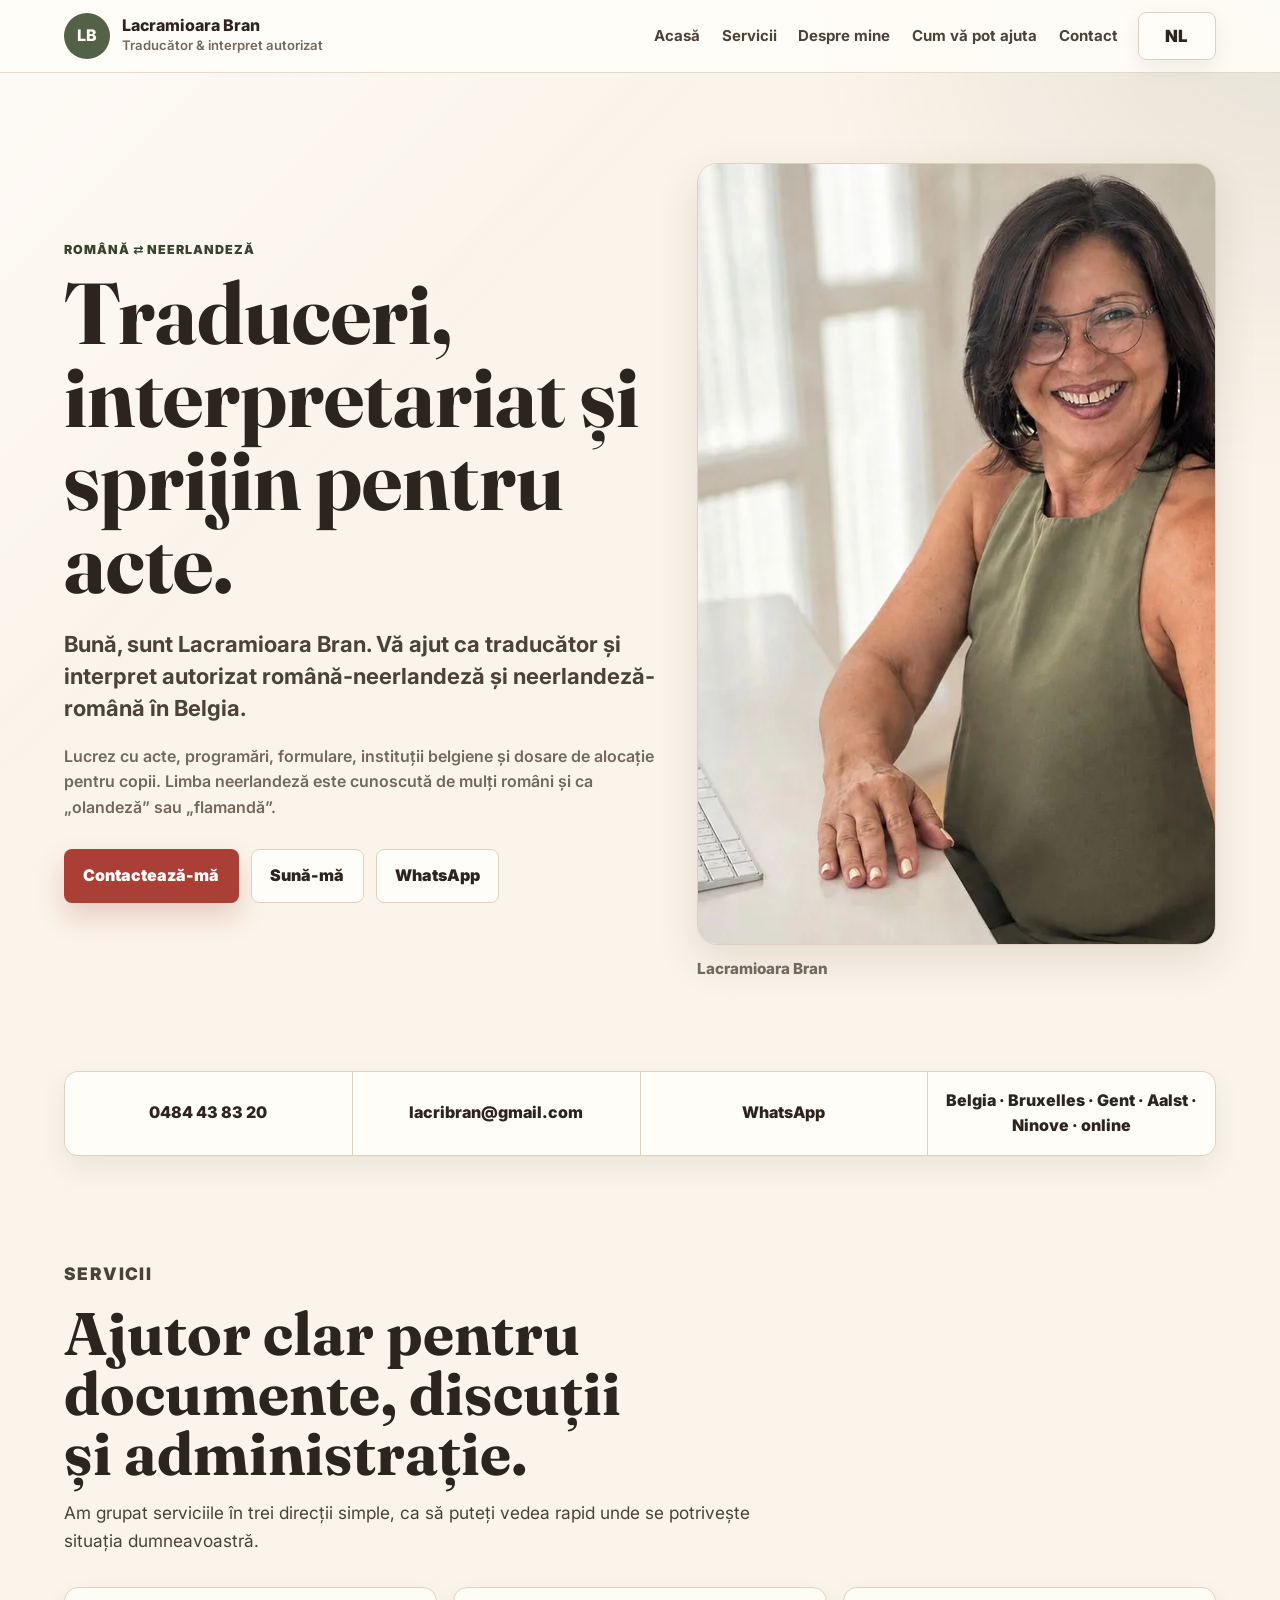
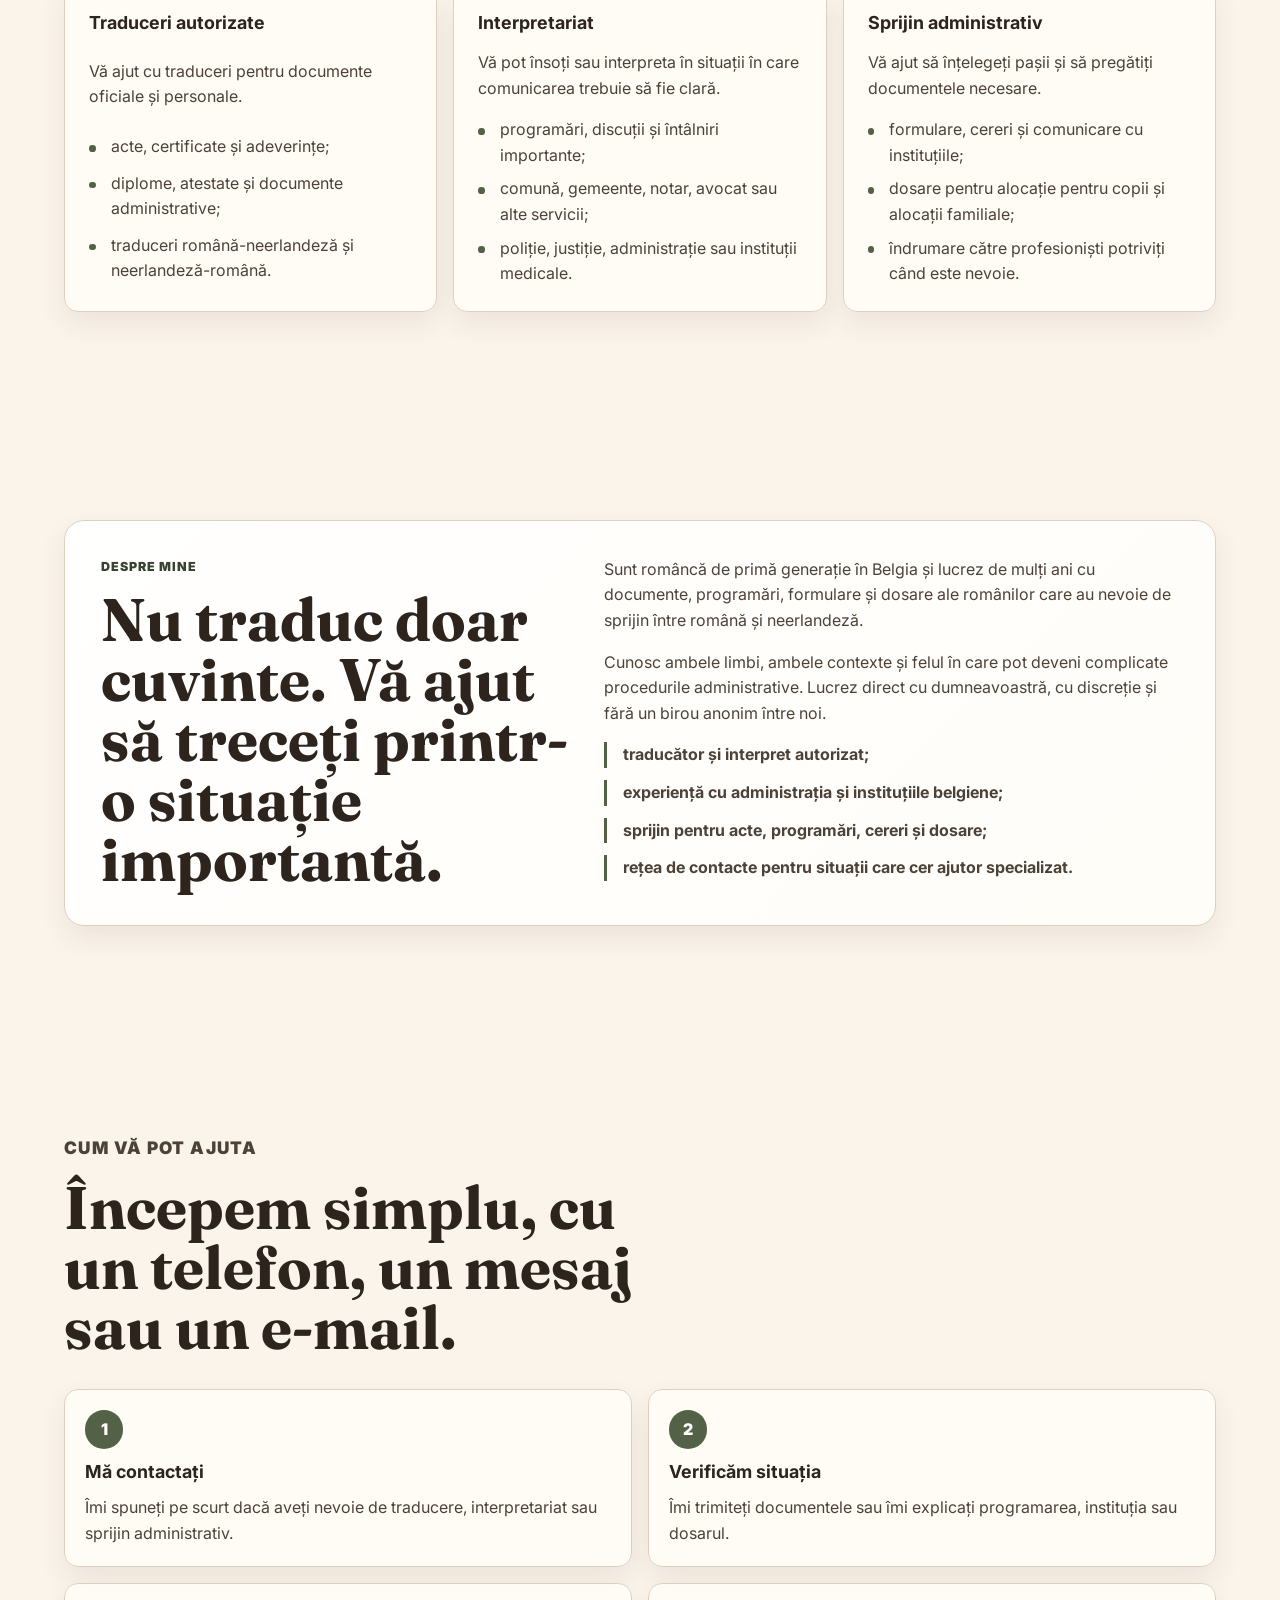
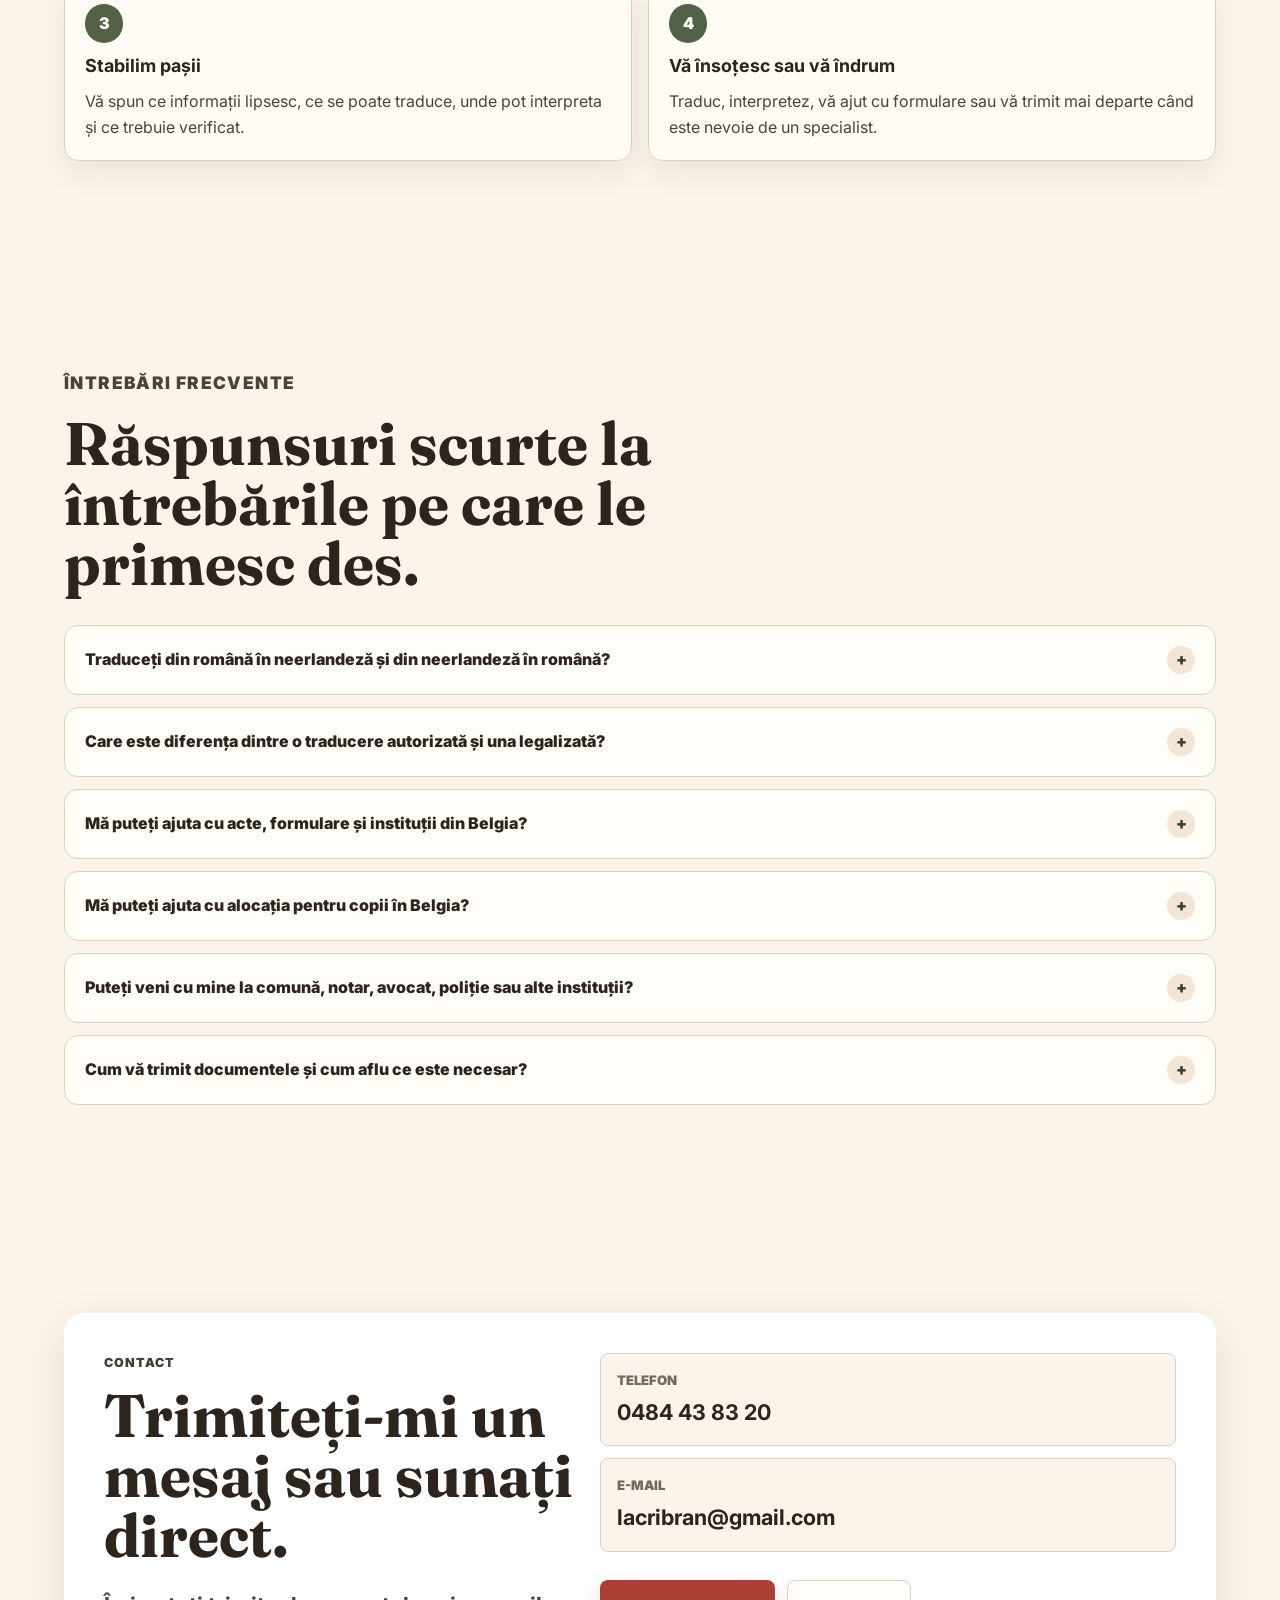
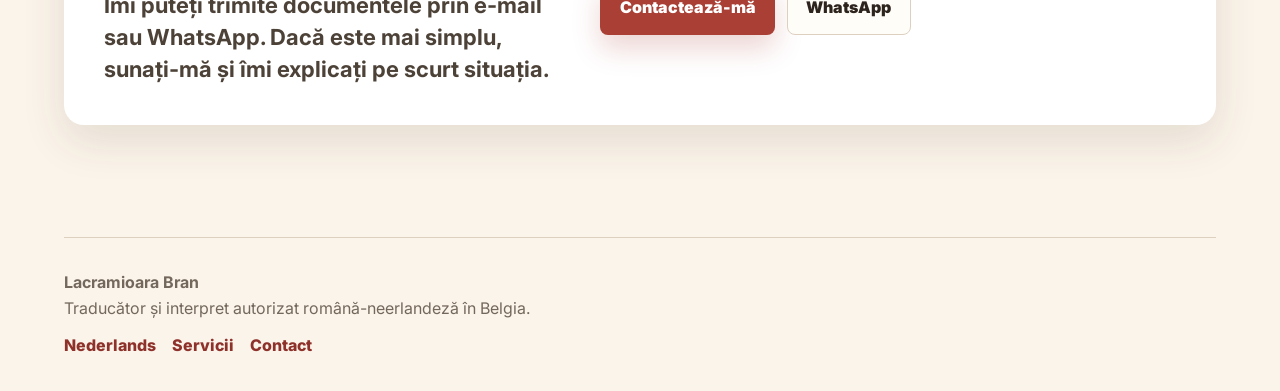
==== index.html @ e9f344ff "feat: build Romanian one-page homepage" ====
<!doctype html>
<html lang="ro">
  <head>
    <meta charset="utf-8">
    <meta name="viewport" content="width=device-width, initial-scale=1">
    <title>Traduceri autorizate Belgia | Lacramioara Bran</title>
    <meta
      name="description"
      content="Traduceri autorizate, interpretariat și sprijin administrativ pentru români în Belgia. Română-neerlandeză, neerlandeză-română, acte, programări și alocații familiale."
    >
    <meta name="theme-color" content="#fbf4ea">
    <meta name="robots" content="index, follow">
    <link rel="canonical" href="https://www.traduceri-belgia.be/">
    <link rel="alternate" hreflang="ro" href="https://www.traduceri-belgia.be/">
    <link rel="alternate" hreflang="nl" href="https://www.traduceri-belgia.be/nl/">
    <link rel="alternate" hreflang="x-default" href="https://www.traduceri-belgia.be/">
    <link rel="icon" href="/favicon.svg" type="image/svg+xml">
    <link rel="preconnect" href="https://fonts.googleapis.com">
    <link rel="preconnect" href="https://fonts.gstatic.com" crossorigin>
    <link href="https://fonts.googleapis.com/css2?family=Fraunces:opsz,wght@9..144,600;9..144,700&family=Inter:wght@400;500;600;700;800&display=swap" rel="stylesheet">
    <link rel="stylesheet" href="/assets/css/main.css">
    <meta property="og:site_name" content="Lacramioara Bran">
    <meta property="og:title" content="Traduceri autorizate și sprijin pentru acte în Belgia">
    <meta
      property="og:description"
      content="Traducător și interpret autorizat română-neerlandeză pentru traduceri, programări, administrație și alocații familiale în Belgia."
    >
    <meta property="og:type" content="website">
    <meta property="og:url" content="https://www.traduceri-belgia.be/">
    <meta property="og:image" content="https://www.traduceri-belgia.be/assets/images/og-ro.jpg">
    <meta property="og:image:width" content="1200">
    <meta property="og:image:height" content="630">
    <meta property="og:locale" content="ro_RO">
    <meta name="twitter:card" content="summary_large_image">
    <meta name="twitter:title" content="Traduceri autorizate Belgia | Lacramioara Bran">
    <meta name="twitter:description" content="Traduceri, interpretariat și sprijin administrativ pentru români în Belgia.">
    <meta name="twitter:image" content="https://www.traduceri-belgia.be/assets/images/og-ro.jpg">
    <script type="application/ld+json">
      {
        "@context": "https://schema.org",
        "@graph": [
          {
            "@type": "ProfessionalService",
            "@id": "https://www.traduceri-belgia.be/#business",
            "name": "Lacramioara Bran",
            "url": "https://www.traduceri-belgia.be/",
            "image": "https://www.traduceri-belgia.be/assets/images/og-ro.jpg",
            "telephone": "+32484438320",
            "email": "lacribran@gmail.com",
            "areaServed": ["Belgia", "Bruxelles", "Gent", "Aalst", "Ninove", "online"],
            "knowsLanguage": ["ro", "nl"],
            "description": "Traducător și interpret autorizat română-neerlandeză și neerlandeză-română în Belgia.",
            "serviceType": [
              "Traduceri autorizate Belgia",
              "Traduceri acte Belgia",
              "Interpretariat română-neerlandeză",
              "Sprijin administrativ Belgia",
              "Alocații familiale Belgia",
              "Traducător olandeză Belgia"
            ],
            "contactPoint": {
              "@type": "ContactPoint",
              "telephone": "+32484438320",
              "email": "lacribran@gmail.com",
              "contactType": "customer service",
              "availableLanguage": ["Romanian", "Dutch"]
            }
          },
          {
            "@type": "FAQPage",
            "@id": "https://www.traduceri-belgia.be/#faq",
            "mainEntity": [
              {
                "@type": "Question",
                "name": "Traduceți din română în neerlandeză și din neerlandeză în română?",
                "acceptedAnswer": {
                  "@type": "Answer",
                  "text": "Da. Lucrez în ambele direcții: română-neerlandeză și neerlandeză-română. În Belgia, denumirea oficială este limba neerlandeză. În vorbirea curentă, mulți români folosesc și termenii „olandeză” sau „flamandă”, mai ales când caută online. Dacă aveți acte sau documente pentru Belgia, vă pot ajuta să înțelegeți exact ce tip de traducere este necesar."
                }
              },
              {
                "@type": "Question",
                "name": "Care este diferența dintre o traducere autorizată și una legalizată?",
                "acceptedAnswer": {
                  "@type": "Answer",
                  "text": "O traducere autorizată este realizată de un traducător autorizat sau jurat, în funcție de cerințele documentului și ale instituției. O traducere legalizată poate presupune o etapă formală suplimentară, de exemplu confirmarea semnăturii sau o procedură notarială. Apostila este o altă procedură oficială. Cerințele depind de instituția unde depuneți documentul. Vă pot ajuta să verificați ce vi se cere."
                }
              },
              {
                "@type": "Question",
                "name": "Mă puteți ajuta cu acte, formulare și instituții din Belgia?",
                "acceptedAnswer": {
                  "@type": "Answer",
                  "text": "Da. Vă pot ajuta cu formulare, documente, comunicare cu instituții, programări, cereri și urmărirea dosarelor. Pot acționa ca intermediar atunci când este nevoie de explicații clare între română și neerlandeză. Dacă situația cere ajutor juridic sau o altă specializare, vă pot îndruma către persoane sau servicii potrivite, fără a înlocui sfatul unui profesionist autorizat în acel domeniu."
                }
              },
              {
                "@type": "Question",
                "name": "Mă puteți ajuta cu alocația pentru copii în Belgia?",
                "acceptedAnswer": {
                  "@type": "Answer",
                  "text": "Da. Am experiență de ani de zile cu dosare pentru alocație pentru copii și alocații familiale în Belgia. Vă pot ajuta să înțelegeți ce documente sunt necesare, să completați formulare, să comunicați cu instituțiile, să pregătiți cererea și să urmăriți dosarul. Fiecare situație poate fi diferită, de aceea este bine să mă contactați cu informațiile și documentele disponibile."
                }
              },
              {
                "@type": "Question",
                "name": "Puteți veni cu mine la comună, notar, avocat, poliție sau alte instituții?",
                "acceptedAnswer": {
                  "@type": "Answer",
                  "text": "Da, în funcție de disponibilitate, loc și tipul programării. Pot interpreta și vă pot însoți la comună, primărie sau gemeente, notar, avocat, poliție, justiție sau alte instituții unde este nevoie de comunicare clară între română și neerlandeză. Pentru fiecare programare este important să explicați din timp despre ce este vorba, ca să mă pot pregăti corect."
                }
              },
              {
                "@type": "Question",
                "name": "Cum vă trimit documentele și cum aflu ce este necesar?",
                "acceptedAnswer": {
                  "@type": "Answer",
                  "text": "Cel mai simplu este să mă contactați prin telefon, WhatsApp sau e-mail. Spuneți pe scurt de ce aveți nevoie și, dacă este vorba despre documente, trimiteți o copie clară sau explicați despre ce act este vorba. După aceea, vă pot spune ce informații lipsesc, ce pași urmează și dacă este nevoie de traducere, interpretariat, completarea unor formulare sau alt tip de sprijin."
                }
              }
            ]
          }
        ]
      }
    </script>
  </head>
  <body>
    <header class="site-header">
      <div class="header-inner">
        <a class="brand" href="#top" aria-label="Sus">
          <span class="brand-mark">LB</span>
          <span class="brand-text">
            <span class="brand-name">Lacramioara Bran</span>
            <span class="brand-role">Traducător & interpret autorizat</span>
          </span>
        </a>
        <nav class="site-nav" aria-label="Navigație principală">
          <a href="#top">Acasă</a>
          <a href="#servicii">Servicii</a>
          <a href="#despre-mine">Despre mine</a>
          <a href="#cum-va-pot-ajuta">Cum vă pot ajuta</a>
          <a href="#contact">Contact</a>
          <a class="language-switch" href="/nl/" hreflang="nl">NL</a>
        </nav>
      </div>
    </header>

    <main id="top">
      <section class="hero" aria-labelledby="hero-title">
        <div class="hero-content">
          <p class="eyebrow">Română ⇄ neerlandeză</p>
          <h1 id="hero-title">Traduceri, interpretariat și sprijin pentru acte.</h1>
          <p class="lead">
            Bună, sunt Lacramioara Bran. Vă ajut ca traducător și interpret autorizat română-neerlandeză și neerlandeză-română în Belgia.
          </p>
          <p class="hero-note">
            Lucrez cu acte, programări, formulare, instituții belgiene și dosare de alocație pentru copii. Limba neerlandeză este cunoscută de mulți români și ca „olandeză” sau „flamandă”.
          </p>
          <div class="hero-actions" aria-label="Contact rapid">
            <a class="button button-primary" href="mailto:lacribran@gmail.com?subject=Cerere%20traducere%20sau%20sprijin">
              Contactează-mă
            </a>
            <a class="button button-secondary" href="tel:+32484438320">Sună-mă</a>
            <a class="button button-secondary" href="https://wa.me/32484438320">WhatsApp</a>
          </div>
        </div>

        <figure class="hero-media">
          <div class="hero-frame">
            <picture>
              <source
                media="(max-width: 767px)"
                type="image/webp"
                srcset="/assets/images/lacramioara-hero-mobile.webp 840w"
                sizes="calc(100vw - 2rem)"
              >
              <source
                media="(max-width: 767px)"
                srcset="/assets/images/lacramioara-hero-mobile.jpg 840w"
                sizes="calc(100vw - 2rem)"
              >
              <source
                type="image/webp"
                srcset="/assets/images/lacramioara-hero.webp 1200w"
                sizes="(min-width: 928px) 38vw, calc(100vw - 2rem)"
              >
              <img
                class="hero-image"
                src="/assets/images/lacramioara-hero.jpg"
                alt="Lacramioara Bran la birou, traducător și interpret autorizat română-neerlandeză în Belgia"
                width="1200"
                height="780"
                decoding="async"
                fetchpriority="high"
              >
            </picture>
          </div>
          <figcaption class="photo-caption">Lacramioara Bran</figcaption>
        </figure>
      </section>

      <section class="quick-contact" aria-label="Date de contact rapide">
        <a href="tel:+32484438320">0484 43 83 20</a>
        <a href="mailto:lacribran@gmail.com">lacribran@gmail.com</a>
        <a href="https://wa.me/32484438320">WhatsApp</a>
        <span>Belgia · Bruxelles · Gent · Aalst · Ninove · online</span>
      </section>

      <section class="section" id="servicii" aria-labelledby="servicii-title">
        <div class="section-header">
          <p class="eyebrow">Servicii</p>
          <h2 id="servicii-title">Ajutor clar pentru documente, discuții și administrație.</h2>
          <p>
            Am grupat serviciile în trei direcții simple, ca să puteți vedea rapid unde se potrivește situația dumneavoastră.
          </p>
        </div>
        <div class="services-grid">
          <article class="card service-card">
            <h3>Traduceri autorizate</h3>
            <p>Vă ajut cu traduceri pentru documente oficiale și personale.</p>
            <ul class="service-list">
              <li>acte, certificate și adeverințe;</li>
              <li>diplome, atestate și documente administrative;</li>
              <li>traduceri română-neerlandeză și neerlandeză-română.</li>
            </ul>
          </article>
          <article class="card service-card">
            <h3>Interpretariat</h3>
            <p>Vă pot însoți sau interpreta în situații în care comunicarea trebuie să fie clară.</p>
            <ul class="service-list">
              <li>programări, discuții și întâlniri importante;</li>
              <li>comună, gemeente, notar, avocat sau alte servicii;</li>
              <li>poliție, justiție, administrație sau instituții medicale.</li>
            </ul>
          </article>
          <article class="card service-card">
            <h3>Sprijin administrativ</h3>
            <p>Vă ajut să înțelegeți pașii și să pregătiți documentele necesare.</p>
            <ul class="service-list">
              <li>formulare, cereri și comunicare cu instituțiile;</li>
              <li>dosare pentru alocație pentru copii și alocații familiale;</li>
              <li>îndrumare către profesioniști potriviți când este nevoie.</li>
            </ul>
          </article>
        </div>
      </section>

      <section class="section" id="despre-mine" aria-labelledby="despre-title">
        <div class="about-panel card">
          <div>
            <p class="eyebrow">Despre mine</p>
            <h2 id="despre-title">Nu traduc doar cuvinte. Vă ajut să treceți printr-o situație importantă.</h2>
          </div>
          <div class="about-copy">
            <p>
              Sunt româncă de primă generație în Belgia și lucrez de mulți ani cu documente, programări, formulare și dosare ale românilor care au nevoie de sprijin între română și neerlandeză.
            </p>
            <p>
              Cunosc ambele limbi, ambele contexte și felul în care pot deveni complicate procedurile administrative. Lucrez direct cu dumneavoastră, cu discreție și fără un birou anonim între noi.
            </p>
            <ul class="trust-list">
              <li>traducător și interpret autorizat;</li>
              <li>experiență cu administrația și instituțiile belgiene;</li>
              <li>sprijin pentru acte, programări, cereri și dosare;</li>
              <li>rețea de contacte pentru situații care cer ajutor specializat.</li>
            </ul>
          </div>
        </div>
      </section>

      <section class="section" id="cum-va-pot-ajuta" aria-labelledby="proces-title">
        <div class="section-header">
          <p class="eyebrow">Cum vă pot ajuta</p>
          <h2 id="proces-title">Începem simplu, cu un telefon, un mesaj sau un e-mail.</h2>
        </div>
        <div class="process-grid">
          <article class="card process-card">
            <span class="step-number">1</span>
            <h3>Mă contactați</h3>
            <p>Îmi spuneți pe scurt dacă aveți nevoie de traducere, interpretariat sau sprijin administrativ.</p>
          </article>
          <article class="card process-card">
            <span class="step-number">2</span>
            <h3>Verificăm situația</h3>
            <p>Îmi trimiteți documentele sau îmi explicați programarea, instituția sau dosarul.</p>
          </article>
          <article class="card process-card">
            <span class="step-number">3</span>
            <h3>Stabilim pașii</h3>
            <p>Vă spun ce informații lipsesc, ce se poate traduce, unde pot interpreta și ce trebuie verificat.</p>
          </article>
          <article class="card process-card">
            <span class="step-number">4</span>
            <h3>Vă însoțesc sau vă îndrum</h3>
            <p>Traduc, interpretez, vă ajut cu formulare sau vă trimit mai departe când este nevoie de un specialist.</p>
          </article>
        </div>
      </section>

      <section class="section" id="intrebari-frecvente" aria-labelledby="faq-title">
        <div class="section-header">
          <p class="eyebrow">Întrebări frecvente</p>
          <h2 id="faq-title">Răspunsuri scurte la întrebările pe care le primesc des.</h2>
        </div>
        <div class="faq-list">
          <details class="faq-item">
            <summary>Traduceți din română în neerlandeză și din neerlandeză în română?</summary>
            <p>Da. Lucrez în ambele direcții: română-neerlandeză și neerlandeză-română. În Belgia, denumirea oficială este limba neerlandeză. În vorbirea curentă, mulți români folosesc și termenii „olandeză” sau „flamandă”, mai ales când caută online. Dacă aveți acte sau documente pentru Belgia, vă pot ajuta să înțelegeți exact ce tip de traducere este necesar.</p>
          </details>
          <details class="faq-item">
            <summary>Care este diferența dintre o traducere autorizată și una legalizată?</summary>
            <p>O traducere autorizată este realizată de un traducător autorizat sau jurat, în funcție de cerințele documentului și ale instituției. O traducere legalizată poate presupune o etapă formală suplimentară, de exemplu confirmarea semnăturii sau o procedură notarială. Apostila este o altă procedură oficială. Cerințele depind de instituția unde depuneți documentul. Vă pot ajuta să verificați ce vi se cere.</p>
          </details>
          <details class="faq-item">
            <summary>Mă puteți ajuta cu acte, formulare și instituții din Belgia?</summary>
            <p>Da. Vă pot ajuta cu formulare, documente, comunicare cu instituții, programări, cereri și urmărirea dosarelor. Pot acționa ca intermediar atunci când este nevoie de explicații clare între română și neerlandeză. Dacă situația cere ajutor juridic sau o altă specializare, vă pot îndruma către persoane sau servicii potrivite, fără a înlocui sfatul unui profesionist autorizat în acel domeniu.</p>
          </details>
          <details class="faq-item">
            <summary>Mă puteți ajuta cu alocația pentru copii în Belgia?</summary>
            <p>Da. Am experiență de ani de zile cu dosare pentru alocație pentru copii și alocații familiale în Belgia. Vă pot ajuta să înțelegeți ce documente sunt necesare, să completați formulare, să comunicați cu instituțiile, să pregătiți cererea și să urmăriți dosarul. Fiecare situație poate fi diferită, de aceea este bine să mă contactați cu informațiile și documentele disponibile.</p>
          </details>
          <details class="faq-item">
            <summary>Puteți veni cu mine la comună, notar, avocat, poliție sau alte instituții?</summary>
            <p>Da, în funcție de disponibilitate, loc și tipul programării. Pot interpreta și vă pot însoți la comună, primărie sau gemeente, notar, avocat, poliție, justiție sau alte instituții unde este nevoie de comunicare clară între română și neerlandeză. Pentru fiecare programare este important să explicați din timp despre ce este vorba, ca să mă pot pregăti corect.</p>
          </details>
          <details class="faq-item">
            <summary>Cum vă trimit documentele și cum aflu ce este necesar?</summary>
            <p>Cel mai simplu este să mă contactați prin telefon, WhatsApp sau e-mail. Spuneți pe scurt de ce aveți nevoie și, dacă este vorba despre documente, trimiteți o copie clară sau explicați despre ce act este vorba. După aceea, vă pot spune ce informații lipsesc, ce pași urmează și dacă este nevoie de traducere, interpretariat, completarea unor formulare sau alt tip de sprijin.</p>
          </details>
        </div>
      </section>

      <section class="section contact-section" id="contact" aria-labelledby="contact-title">
        <div class="contact-panel">
          <div>
            <p class="eyebrow">Contact</p>
            <h2 id="contact-title">Trimiteți-mi un mesaj sau sunați direct.</h2>
            <p class="lead">
              Îmi puteți trimite documentele prin e-mail sau WhatsApp. Dacă este mai simplu, sunați-mă și îmi explicați pe scurt situația.
            </p>
          </div>
          <div>
            <div class="contact-lines">
              <a class="contact-line" href="tel:+32484438320">
                <span>Telefon</span>
                <strong>0484 43 83 20</strong>
              </a>
              <a class="contact-line" href="mailto:lacribran@gmail.com">
                <span>E-mail</span>
                <strong>lacribran@gmail.com</strong>
              </a>
            </div>
            <div class="contact-actions">
              <a class="button button-primary" href="mailto:lacribran@gmail.com?subject=Cerere%20traducere%20sau%20sprijin">
                Contactează-mă
              </a>
              <a class="button button-secondary" href="https://wa.me/32484438320">WhatsApp</a>
            </div>
          </div>
        </div>
      </section>
    </main>

    <footer class="site-footer">
      <div>
        <strong>Lacramioara Bran</strong><br>
        Traducător și interpret autorizat română-neerlandeză în Belgia.
      </div>
      <nav class="footer-links" aria-label="Linkuri secundare">
        <a href="/nl/" hreflang="nl">Nederlands</a>
        <a href="#servicii">Servicii</a>
        <a href="#contact">Contact</a>
      </nav>
    </footer>
  </body>
</html>
---- assets/css/main.css ----
:root {
  --color-bg: #fbf4ea;
  --color-bg-muted: #f3e6d6;
  --color-surface: #fffdf8;
  --color-surface-elevated: #ffffff;
  --color-text: #2d241e;
  --color-text-soft: #4d4238;
  --color-text-muted: #74685c;
  --color-olive: #536246;
  --color-olive-dark: #384331;
  --color-red: #a93f35;
  --color-red-hover: #8e312a;
  --color-red-active: #752820;
  --color-border: #ded0bf;
  --color-border-hover: #bfae99;
  --color-focus: #1f6f78;
  --color-success: #3f6b4a;
  --color-warning: #a76a20;
  --color-error: #a6372d;
  --color-info: #3f6472;
  --color-disabled: #b8aea4;
  --font-display: "Fraunces", Georgia, serif;
  --font-body: "Inter", ui-sans-serif, system-ui, -apple-system, BlinkMacSystemFont, "Segoe UI", sans-serif;
  --space-1: 0.25rem;
  --space-2: 0.5rem;
  --space-3: 0.75rem;
  --space-4: 1rem;
  --space-5: 1.25rem;
  --space-6: 1.5rem;
  --space-8: 2rem;
  --space-10: 2.5rem;
  --space-12: 3rem;
  --space-16: 4rem;
  --space-20: 5rem;
  --radius-sm: 0.5rem;
  --radius-md: 0.875rem;
  --radius-lg: 1.25rem;
  --shadow-soft: 0 1rem 2.75rem rgb(62 48 35 / 12%);
  --shadow-card: 0 0.75rem 1.75rem rgb(62 48 35 / 8%);
  --max-page: 72rem;
  --max-text: 42rem;
  --header-height: 4.5rem;
}

* {
  box-sizing: border-box;
}

html {
  scroll-behavior: smooth;
  scroll-padding-top: var(--space-6);
}

body {
  margin: 0;
  background: var(--color-bg);
  color: var(--color-text);
  font-family: var(--font-body);
  font-size: 1rem;
  line-height: 1.6;
}

body::before {
  content: "";
  position: fixed;
  inset: 0;
  z-index: -1;
  background:
    linear-gradient(135deg, rgb(255 255 255 / 56%), transparent 38%),
    radial-gradient(circle at top right, rgb(83 98 70 / 12%), transparent 30%);
  pointer-events: none;
}

img,
picture {
  display: block;
  max-width: 100%;
}

a {
  color: inherit;
}

p,
h1,
h2,
h3 {
  overflow-wrap: anywhere;
}

:focus-visible {
  outline: 3px solid var(--color-focus);
  outline-offset: 4px;
}

.site-header {
  position: sticky;
  top: 0;
  z-index: 10;
  border-bottom: 1px solid rgb(222 208 191 / 78%);
  background: rgb(255 253 248 / 92%);
  backdrop-filter: blur(1rem);
}

.header-inner {
  display: flex;
  align-items: center;
  justify-content: space-between;
  gap: var(--space-4);
  width: min(var(--max-page), calc(100% - 2rem));
  margin-inline: auto;
  padding-block: var(--space-3);
}

.brand {
  display: inline-flex;
  align-items: center;
  gap: var(--space-3);
  min-width: 0;
  text-decoration: none;
}

.brand-mark {
  display: grid;
  width: 2.9rem;
  height: 2.9rem;
  flex: 0 0 auto;
  place-items: center;
  border-radius: 50%;
  background: var(--color-olive);
  color: var(--color-surface);
  font-weight: 800;
}

.brand-text {
  display: grid;
  gap: 0.05rem;
  min-width: 0;
}

.brand-name {
  color: var(--color-text);
  font-weight: 800;
  line-height: 1.15;
}

.brand-role {
  color: var(--color-text-muted);
  font-size: 0.82rem;
  font-weight: 600;
}

.site-nav {
  display: flex;
  align-items: center;
  justify-content: flex-end;
  gap: clamp(0.5rem, 1.8vw, 1.15rem);
  color: var(--color-text-soft);
  font-size: 0.94rem;
  font-weight: 700;
}

.site-nav a {
  border-radius: var(--radius-sm);
  padding: 0.45rem 0.1rem;
  text-decoration: none;
}

.site-nav a:hover {
  color: var(--color-olive-dark);
}

.language-switch {
  display: inline-grid;
  min-width: 4.9rem;
  min-height: 3rem;
  place-items: center;
  border: 1px solid var(--color-border);
  border-radius: var(--radius-sm);
  background: var(--color-surface);
  box-shadow: 0 0.5rem 1.25rem rgb(62 48 35 / 8%);
  color: var(--color-text);
  font-size: 1.05rem;
  font-weight: 900;
}

.section,
.hero,
.quick-contact,
.site-footer {
  width: min(var(--max-page), calc(100% - 2rem));
  margin-inline: auto;
}

.hero {
  display: grid;
  grid-template-columns: 1fr;
  gap: var(--space-8);
  padding-block: clamp(2.25rem, 7vw, 6.5rem);
}

.hero-content {
  display: grid;
  align-content: center;
  max-width: var(--max-text);
}

.eyebrow {
  margin: 0 0 var(--space-3);
  color: var(--color-olive-dark);
  font-size: 0.78rem;
  font-weight: 900;
  letter-spacing: 0.08em;
  text-transform: uppercase;
}

h1,
h2,
.statement {
  font-family: var(--font-display);
  font-weight: 700;
  letter-spacing: 0;
}

h1 {
  max-width: 11ch;
  margin: 0;
  color: var(--color-text);
  font-size: clamp(3rem, 15vw, 5.4rem);
  line-height: 0.96;
}

h2 {
  max-width: 15ch;
  margin: 0;
  color: var(--color-text);
  font-size: clamp(2.15rem, 9vw, 3.75rem);
  line-height: 1;
}

h3 {
  margin: 0;
  color: var(--color-text);
  font-size: 1.12rem;
  line-height: 1.25;
}

.lead {
  max-width: 37rem;
  margin: var(--space-6) 0 0;
  color: var(--color-text-soft);
  font-size: clamp(1.12rem, 3.4vw, 1.38rem);
  font-weight: 700;
  line-height: 1.45;
}

.hero-note {
  max-width: 37rem;
  margin: var(--space-5) 0 0;
  color: var(--color-text-muted);
  font-weight: 600;
}

.hero-actions,
.contact-actions,
.landing-actions {
  display: flex;
  flex-wrap: wrap;
  gap: var(--space-3);
  margin-top: var(--space-7, 1.75rem);
}

.button {
  display: inline-flex;
  align-items: center;
  justify-content: center;
  min-height: 3.25rem;
  padding: 0.85rem 1.15rem;
  border: 1px solid transparent;
  border-radius: var(--radius-sm);
  font-weight: 900;
  text-align: center;
  text-decoration: none;
  transition:
    transform 160ms ease,
    background-color 160ms ease,
    border-color 160ms ease,
    color 160ms ease,
    box-shadow 160ms ease;
}

.button:hover {
  transform: translateY(-1px);
}

.button:active {
  transform: translateY(0);
}

.button-primary {
  background: var(--color-red);
  box-shadow: 0 0.85rem 1.75rem rgb(169 63 53 / 22%);
  color: #ffffff;
}

.button-primary:hover,
.button-primary:focus-visible {
  background: var(--color-red-hover);
}

.button-primary:active {
  background: var(--color-red-active);
}

.button-secondary {
  border-color: var(--color-border);
  background: var(--color-surface);
  color: var(--color-text);
}

.button-secondary:hover,
.button-secondary:focus-visible {
  border-color: var(--color-border-hover);
  background: #ffffff;
}

.hero-media {
  align-self: center;
  margin: 0;
}

.hero-frame {
  overflow: hidden;
  border: 1px solid var(--color-border);
  border-radius: var(--radius-lg);
  background: var(--color-surface);
  box-shadow: var(--shadow-soft);
}

.hero-image {
  width: 100%;
  aspect-ratio: 4 / 5;
  object-fit: cover;
  object-position: 66% 46%;
}

.photo-caption {
  margin-top: var(--space-3);
  color: var(--color-text-muted);
  font-size: 0.95rem;
  font-weight: 800;
}

.quick-contact {
  display: grid;
  gap: 1px;
  overflow: hidden;
  border: 1px solid var(--color-border);
  border-radius: var(--radius-md);
  background: var(--color-border);
  box-shadow: var(--shadow-card);
}

.quick-contact a,
.quick-contact span {
  display: grid;
  min-height: 4.6rem;
  place-items: center;
  padding: var(--space-4);
  background: var(--color-surface);
  color: var(--color-text);
  font-weight: 850;
  text-align: center;
  text-decoration: none;
}

.quick-contact a:hover {
  color: var(--color-red-hover);
}

.section {
  padding-block: clamp(3.5rem, 9vw, 6.5rem);
}

.section-header {
  display: grid;
  gap: var(--space-4);
  max-width: 46rem;
  margin-bottom: var(--space-8);
}

.section-header p {
  margin: 0;
  color: var(--color-text-soft);
  font-size: 1.08rem;
}

.services-grid,
.process-grid {
  display: grid;
  gap: var(--space-4);
}

.card {
  border: 1px solid var(--color-border);
  border-radius: var(--radius-md);
  background: rgb(255 253 248 / 84%);
  box-shadow: var(--shadow-card);
}

.service-card {
  display: grid;
  gap: var(--space-4);
  padding: var(--space-6);
}

.service-card p,
.process-card p,
.about-copy p,
.faq-item p,
.landing-card p {
  margin: 0;
  color: var(--color-text-soft);
}

.service-list {
  display: grid;
  gap: var(--space-2);
  margin: 0;
  padding: 0;
  color: var(--color-text-soft);
  list-style: none;
}

.service-list li {
  position: relative;
  padding-left: 1.35rem;
}

.service-list li::before {
  content: "";
  position: absolute;
  top: 0.68rem;
  left: 0;
  width: 0.42rem;
  height: 0.42rem;
  border-radius: 50%;
  background: var(--color-olive);
}

.about-panel {
  display: grid;
  gap: var(--space-8);
  padding: clamp(1.4rem, 4vw, 2.25rem);
  border-radius: var(--radius-lg);
  background:
    linear-gradient(135deg, rgb(255 255 255 / 82%), rgb(255 253 248 / 72%)),
    var(--color-surface);
}

.statement {
  margin: 0;
  color: var(--color-olive-dark);
  font-size: clamp(1.8rem, 7vw, 3rem);
  line-height: 1.08;
}

.about-copy {
  display: grid;
  gap: var(--space-4);
}

.trust-list {
  display: grid;
  gap: var(--space-3);
  margin: 0;
  padding: 0;
  list-style: none;
}

.trust-list li {
  border-left: 3px solid var(--color-olive);
  padding-left: var(--space-4);
  color: var(--color-text-soft);
  font-weight: 700;
}

.process-card {
  display: grid;
  gap: var(--space-3);
  padding: var(--space-5);
}

.step-number {
  display: grid;
  width: 2.4rem;
  height: 2.4rem;
  place-items: center;
  border-radius: 50%;
  background: var(--color-olive);
  color: var(--color-surface);
  font-weight: 900;
}

.faq-list {
  display: grid;
  gap: var(--space-3);
}

.faq-item {
  overflow: hidden;
  border: 1px solid var(--color-border);
  border-radius: var(--radius-md);
  background: var(--color-surface);
}

.faq-item[open] {
  border-color: rgb(83 98 70 / 48%);
  box-shadow: var(--shadow-card);
}

.faq-item summary {
  display: flex;
  align-items: center;
  justify-content: space-between;
  gap: var(--space-4);
  padding: var(--space-5);
  color: var(--color-text);
  font-weight: 850;
  cursor: pointer;
  list-style: none;
}

.faq-item summary::-webkit-details-marker {
  display: none;
}

.faq-item summary::after {
  content: "+";
  display: grid;
  min-width: 1.75rem;
  height: 1.75rem;
  place-items: center;
  border-radius: 50%;
  background: var(--color-bg-muted);
  color: var(--color-olive-dark);
  font-weight: 900;
}

.faq-item[open] summary {
  color: var(--color-olive-dark);
}

.faq-item[open] summary::after {
  content: "−";
}

.faq-item p {
  padding: 0 var(--space-5) var(--space-5);
}

.contact-section {
  padding-bottom: clamp(4rem, 9vw, 7rem);
}

.contact-panel {
  display: grid;
  gap: var(--space-6);
  padding: clamp(1.5rem, 5vw, 2.5rem);
  border-radius: var(--radius-lg);
  background: var(--color-surface-elevated);
  box-shadow: var(--shadow-soft);
}

.contact-lines {
  display: grid;
  gap: var(--space-3);
}

.contact-line {
  display: grid;
  gap: var(--space-1);
  padding: var(--space-4);
  border: 1px solid var(--color-border);
  border-radius: var(--radius-sm);
  background: var(--color-bg);
  text-decoration: none;
}

.contact-line span {
  color: var(--color-text-muted);
  font-size: 0.82rem;
  font-weight: 900;
  text-transform: uppercase;
}

.contact-line strong {
  color: var(--color-text);
  font-size: clamp(1.08rem, 4vw, 1.35rem);
}

.site-footer {
  display: flex;
  flex-direction: column;
  gap: var(--space-3);
  padding-block: var(--space-8);
  border-top: 1px solid var(--color-border);
  color: var(--color-text-muted);
}

.footer-links {
  display: flex;
  flex-wrap: wrap;
  gap: var(--space-4);
}

.site-footer a {
  color: var(--color-red-hover);
  font-weight: 800;
  text-decoration: none;
}

.landing-main {
  width: min(58rem, calc(100% - 2rem));
  margin-inline: auto;
  padding-block: clamp(3rem, 10vw, 7rem);
}

.landing-card {
  display: grid;
  gap: var(--space-6);
  padding: clamp(1.5rem, 5vw, 3rem);
  border-radius: var(--radius-lg);
  background: var(--color-surface);
  box-shadow: var(--shadow-soft);
}

.landing-card h1 {
  max-width: 13ch;
}

@media (min-width: 44rem) {
  .quick-contact {
    grid-template-columns: repeat(2, minmax(0, 1fr));
  }

  .services-grid,
  .process-grid {
    grid-template-columns: repeat(2, minmax(0, 1fr));
  }
}

@media (min-width: 58rem) {
  .hero {
    grid-template-columns: minmax(0, 0.95fr) minmax(22rem, 0.82fr);
    align-items: center;
  }

  .hero-media {
    order: 2;
  }

  .hero-image {
    aspect-ratio: 12 / 13;
    object-position: 58% 50%;
  }

  .quick-contact {
    grid-template-columns: repeat(4, minmax(0, 1fr));
  }

  .services-grid {
    grid-template-columns: repeat(3, minmax(0, 1fr));
  }

  .about-panel,
  .contact-panel {
    grid-template-columns: minmax(0, 0.82fr) minmax(20rem, 1fr);
    align-items: start;
  }
}

@media (max-width: 47.99rem) {
  .header-inner {
    align-items: flex-start;
    flex-direction: column;
  }

  .site-nav {
    width: 100%;
    justify-content: flex-start;
    overflow-x: auto;
    padding-bottom: var(--space-1);
    scrollbar-width: none;
  }

  .site-nav::-webkit-scrollbar {
    display: none;
  }

  .brand-role {
    display: none;
  }

  .hero-actions,
  .contact-actions,
  .landing-actions,
  .button {
    width: 100%;
  }
}

@media (prefers-reduced-motion: reduce) {
  *,
  *::before,
  *::after {
    scroll-behavior: auto !important;
    transition-duration: 0.01ms !important;
    animation-duration: 0.01ms !important;
    animation-iteration-count: 1 !important;
  }
}
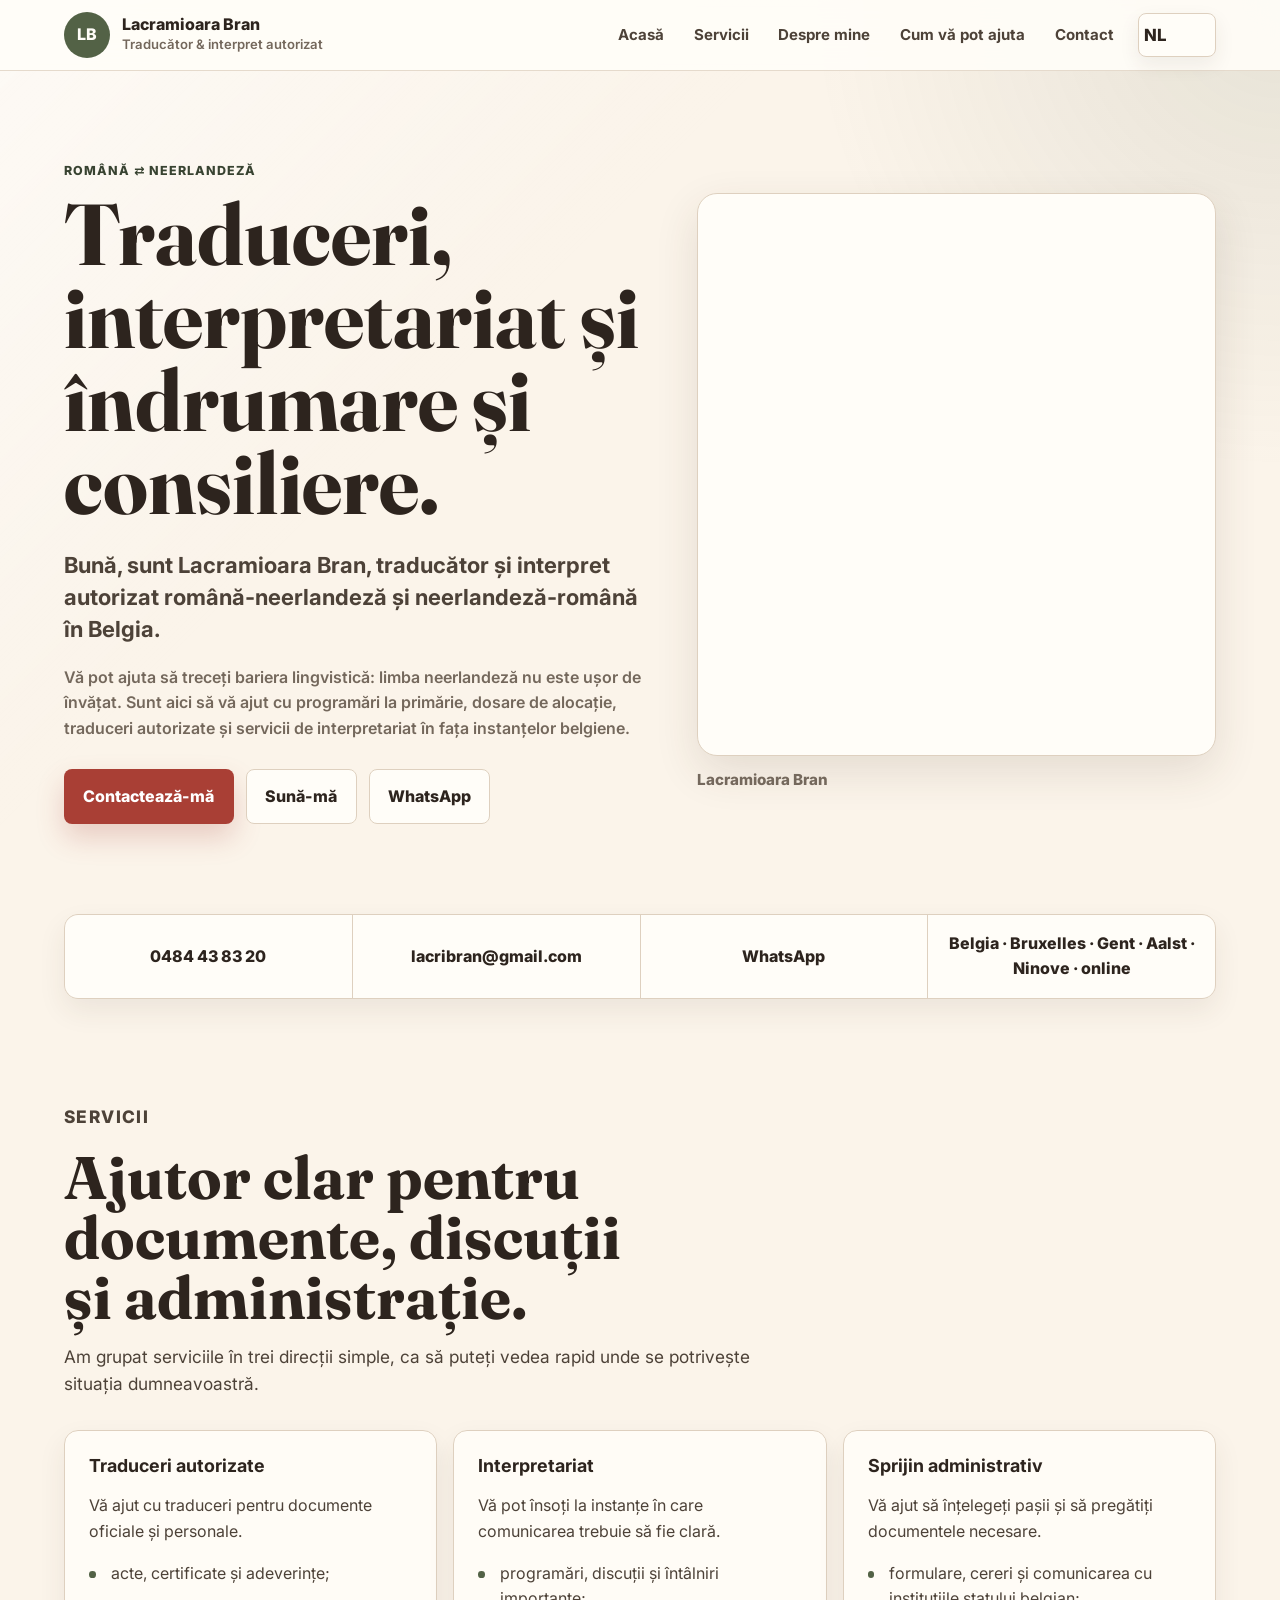
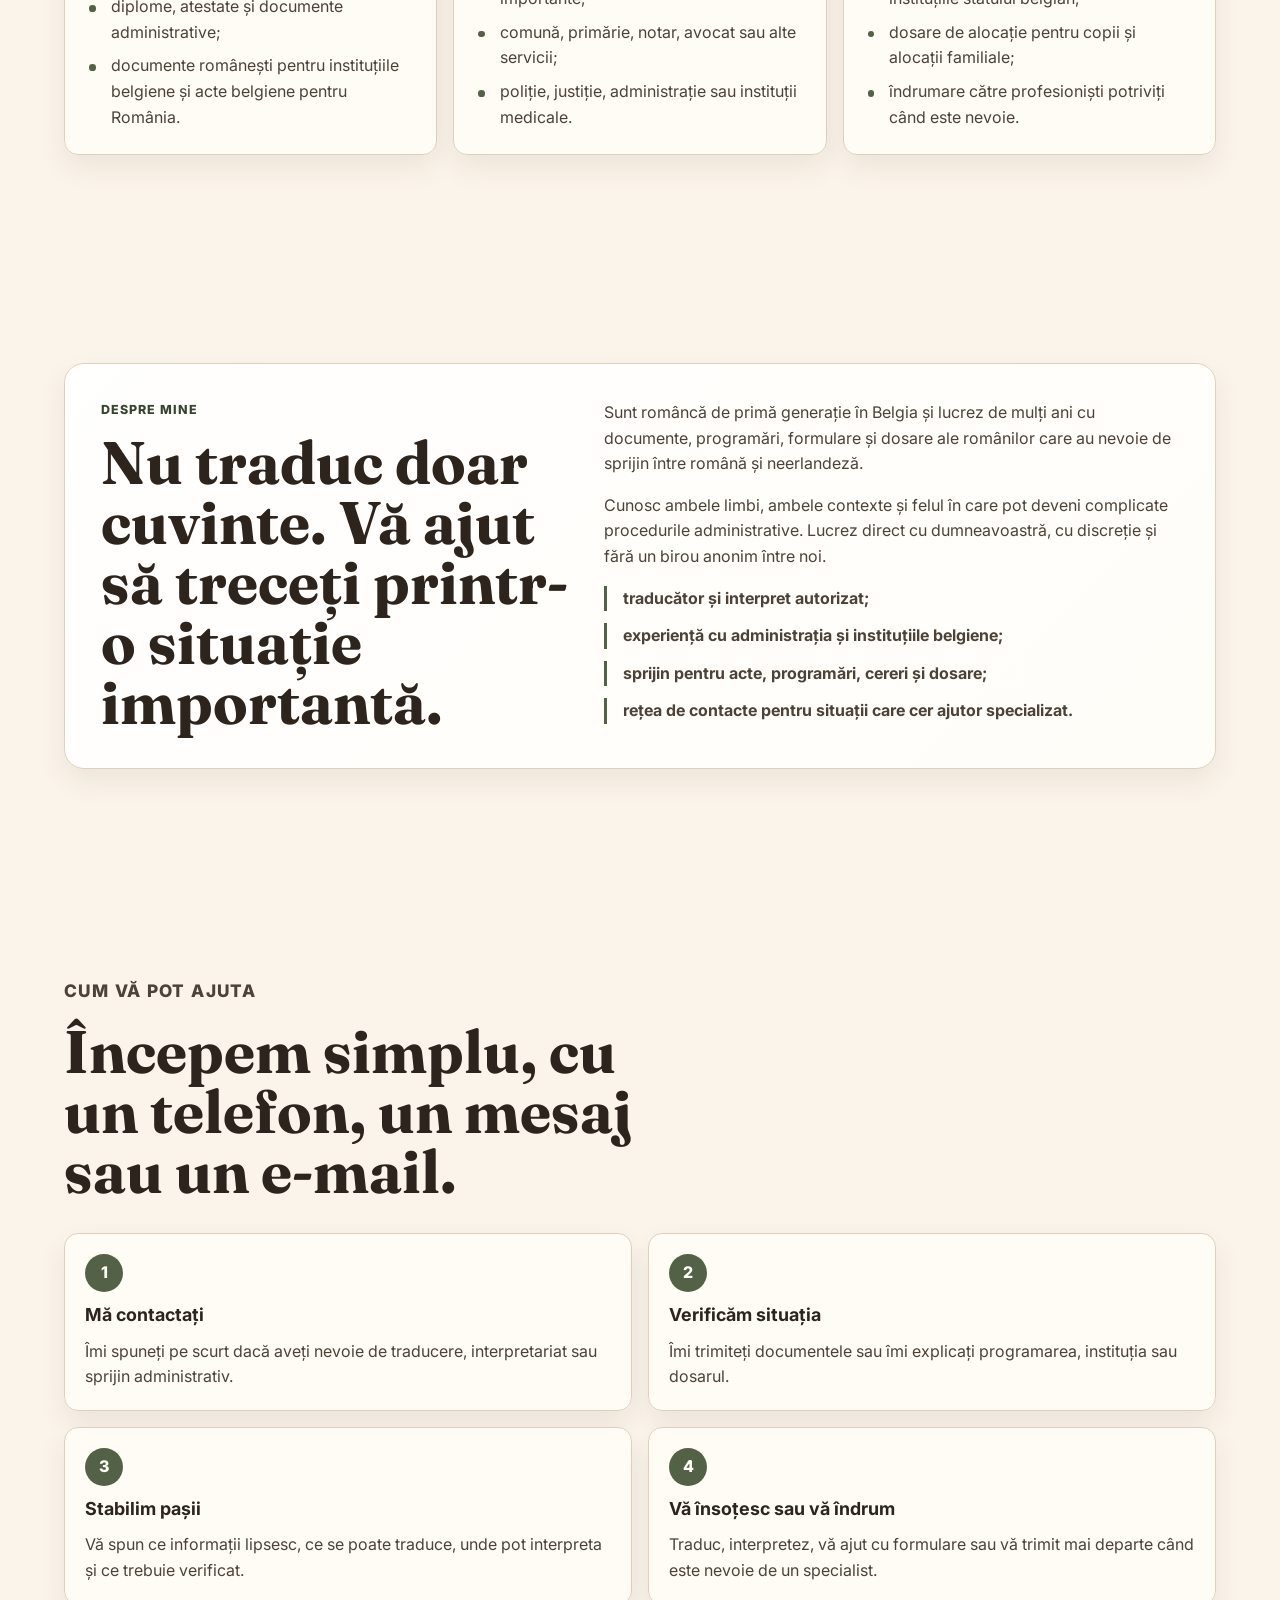
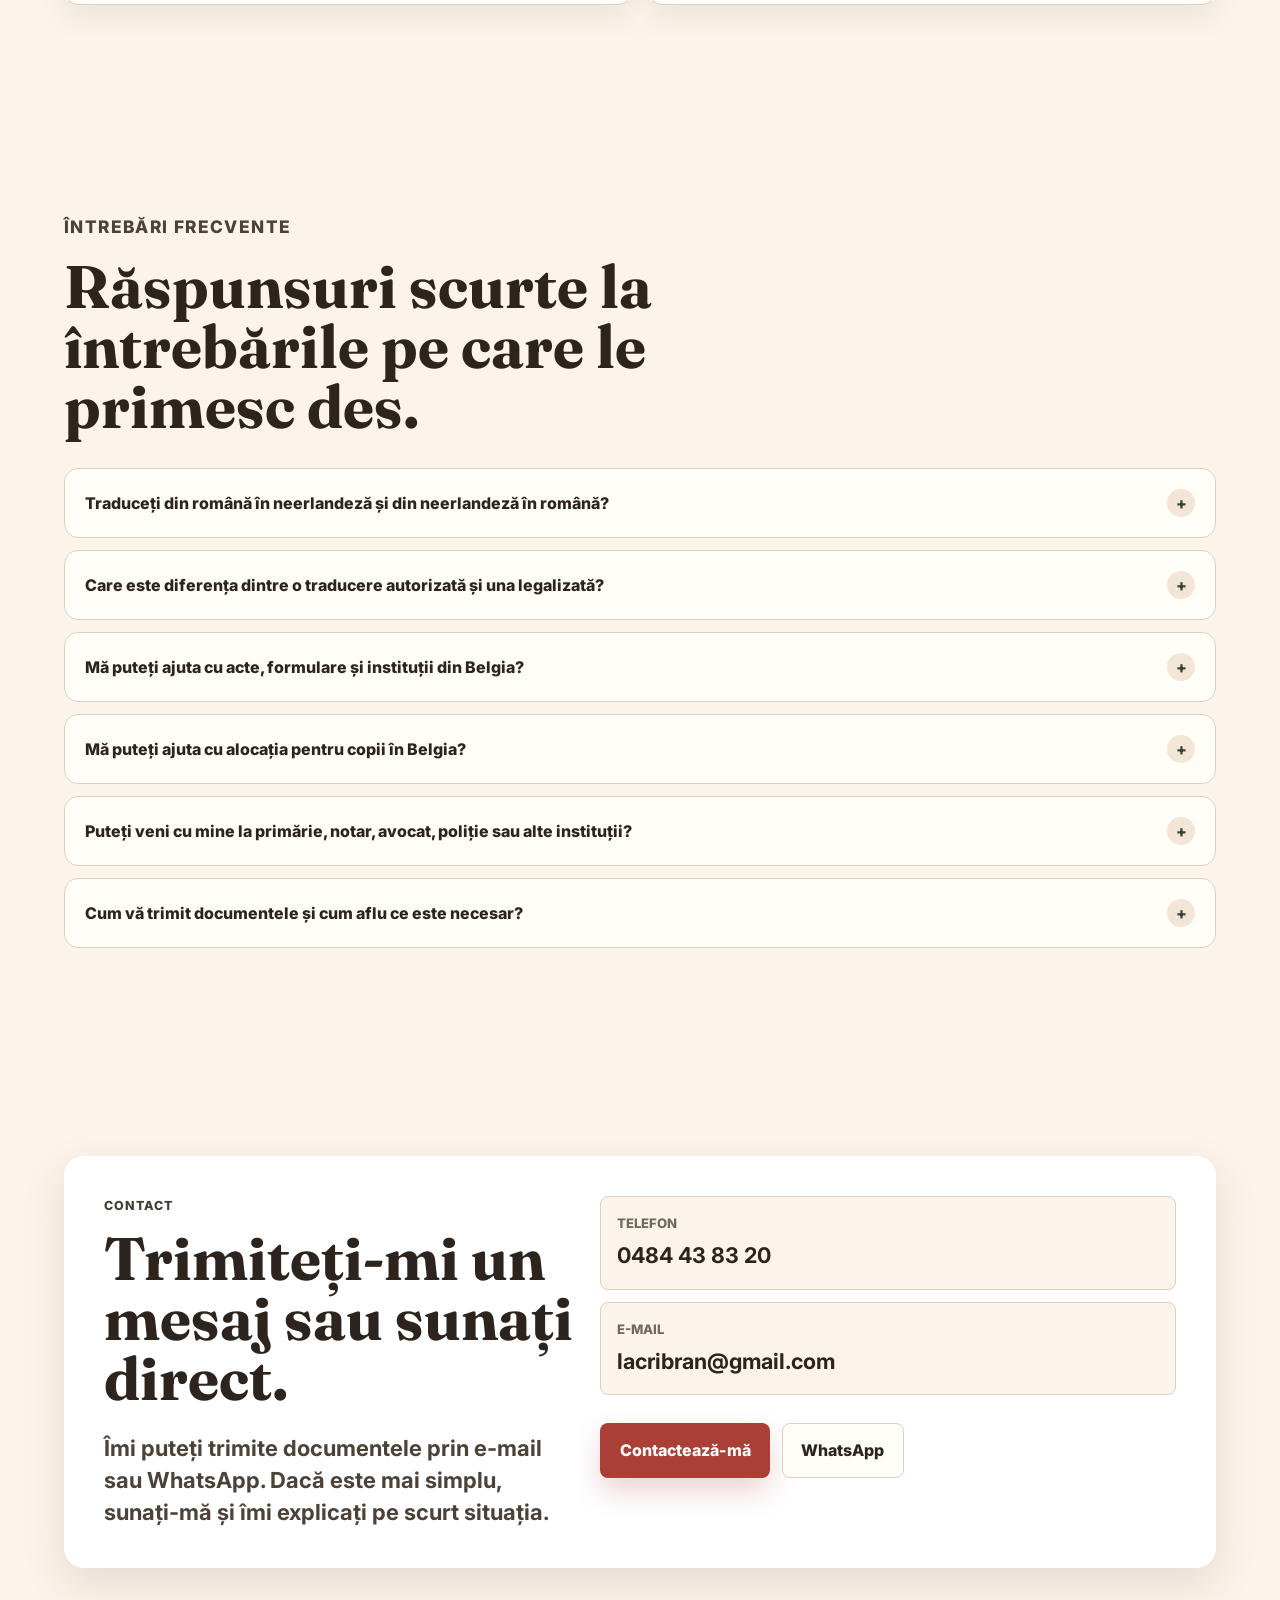
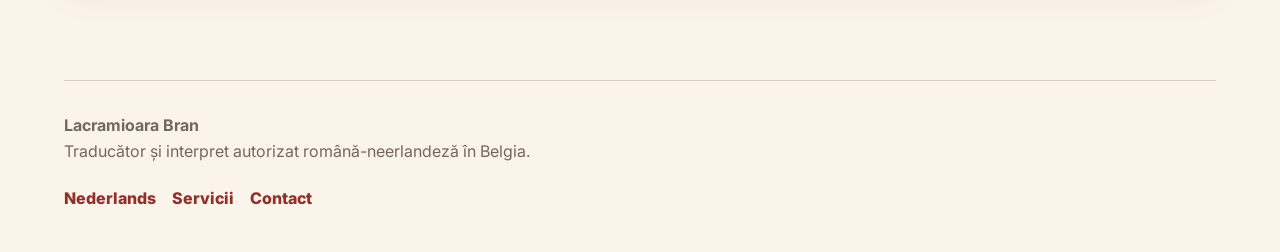
==== commit 6eaec253: "copy: update Romanian and Dutch page text" ====
--- a/index.html
+++ b/index.html
@@ -75,7 +75,7 @@
                 "name": "Traduceți din română în neerlandeză și din neerlandeză în română?",
                 "acceptedAnswer": {
                   "@type": "Answer",
-                  "text": "Da. Lucrez în ambele direcții: română-neerlandeză și neerlandeză-română. În Belgia, denumirea oficială este limba neerlandeză. În vorbirea curentă, mulți români folosesc și termenii „olandeză” sau „flamandă”, mai ales când caută online. Dacă aveți acte sau documente pentru Belgia, vă pot ajuta să înțelegeți exact ce tip de traducere este necesar."
+                  "text": "Da. Lucrez în ambele direcții: română-neerlandeză și neerlandeză-română. În Belgia, denumirea oficială este limba neerlandeză. În vorbirea curentă, mulți români folosesc și termenii „olandeză” sau „flamandă”, mai ales când caută online. Dacă aveți acte sau documente pentru Belgia, vă pot ajuta să înțelegeți exact ce traducere este necesară."
                 }
               },
               {
@@ -104,10 +104,10 @@
               },
               {
                 "@type": "Question",
-                "name": "Puteți veni cu mine la comună, notar, avocat, poliție sau alte instituții?",
-                "acceptedAnswer": {
-                  "@type": "Answer",
-                  "text": "Da, în funcție de disponibilitate, loc și tipul programării. Pot interpreta și vă pot însoți la comună, primărie sau gemeente, notar, avocat, poliție, justiție sau alte instituții unde este nevoie de comunicare clară între română și neerlandeză. Pentru fiecare programare este important să explicați din timp despre ce este vorba, ca să mă pot pregăti corect."
+                "name": "Puteți veni cu mine la primărie, notar, avocat, poliție sau alte instituții?",
+                "acceptedAnswer": {
+                  "@type": "Answer",
+                  "text": "Da, în funcție de disponibilitate, loc și tipul programării. Pot interpreta și vă pot însoți la primărie, notar, avocat, poliție, justiție sau alte instituții unde este nevoie de comunicare clară între română și neerlandeză. Pentru fiecare programare este important să explicați din timp despre ce este vorba, ca să mă pot pregăti corect."
                 }
               },
               {
@@ -149,12 +149,12 @@
       <section class="hero" aria-labelledby="hero-title">
         <div class="hero-content">
           <p class="eyebrow">Română ⇄ neerlandeză</p>
-          <h1 id="hero-title">Traduceri, interpretariat și sprijin pentru acte.</h1>
+          <h1 id="hero-title">Traduceri, interpretariat și îndrumare și consiliere.</h1>
           <p class="lead">
-            Bună, sunt Lacramioara Bran. Vă ajut ca traducător și interpret autorizat română-neerlandeză și neerlandeză-română în Belgia.
+            Bună, sunt Lacramioara Bran, traducător și interpret autorizat română-neerlandeză și neerlandeză-română în Belgia.
           </p>
           <p class="hero-note">
-            Lucrez cu acte, programări, formulare, instituții belgiene și dosare de alocație pentru copii. Limba neerlandeză este cunoscută de mulți români și ca „olandeză” sau „flamandă”.
+            Vă pot ajuta să treceți bariera lingvistică: limba neerlandeză nu este ușor de învățat. Sunt aici să vă ajut cu programări la primărie, dosare de alocație, traduceri autorizate și servicii de interpretariat în fața instanțelor belgiene.
           </p>
           <div class="hero-actions" aria-label="Contact rapid">
             <a class="button button-primary" href="mailto:lacribran@gmail.com?subject=Cerere%20traducere%20sau%20sprijin">
@@ -221,15 +221,15 @@
             <ul class="service-list">
               <li>acte, certificate și adeverințe;</li>
               <li>diplome, atestate și documente administrative;</li>
-              <li>traduceri română-neerlandeză și neerlandeză-română.</li>
+              <li>documente românești pentru instituțiile belgiene și acte belgiene pentru România.</li>
             </ul>
           </article>
           <article class="card service-card">
             <h3>Interpretariat</h3>
-            <p>Vă pot însoți sau interpreta în situații în care comunicarea trebuie să fie clară.</p>
+            <p>Vă pot însoți la instanțe în care comunicarea trebuie să fie clară.</p>
             <ul class="service-list">
               <li>programări, discuții și întâlniri importante;</li>
-              <li>comună, gemeente, notar, avocat sau alte servicii;</li>
+              <li>comună, primărie, notar, avocat sau alte servicii;</li>
               <li>poliție, justiție, administrație sau instituții medicale.</li>
             </ul>
           </article>
@@ -237,8 +237,8 @@
             <h3>Sprijin administrativ</h3>
             <p>Vă ajut să înțelegeți pașii și să pregătiți documentele necesare.</p>
             <ul class="service-list">
-              <li>formulare, cereri și comunicare cu instituțiile;</li>
-              <li>dosare pentru alocație pentru copii și alocații familiale;</li>
+              <li>formulare, cereri și comunicarea cu instituțiile statului belgian;</li>
+              <li>dosare de alocație pentru copii și alocații familiale;</li>
               <li>îndrumare către profesioniști potriviți când este nevoie.</li>
             </ul>
           </article>
@@ -305,7 +305,7 @@
         <div class="faq-list">
           <details class="faq-item">
             <summary>Traduceți din română în neerlandeză și din neerlandeză în română?</summary>
-            <p>Da. Lucrez în ambele direcții: română-neerlandeză și neerlandeză-română. În Belgia, denumirea oficială este limba neerlandeză. În vorbirea curentă, mulți români folosesc și termenii „olandeză” sau „flamandă”, mai ales când caută online. Dacă aveți acte sau documente pentru Belgia, vă pot ajuta să înțelegeți exact ce tip de traducere este necesar.</p>
+            <p>Da. Lucrez în ambele direcții: română-neerlandeză și neerlandeză-română. În Belgia, denumirea oficială este limba neerlandeză. În vorbirea curentă, mulți români folosesc și termenii „olandeză” sau „flamandă”, mai ales când caută online. Dacă aveți acte sau documente pentru Belgia, vă pot ajuta să înțelegeți exact ce traducere este necesară.</p>
           </details>
           <details class="faq-item">
             <summary>Care este diferența dintre o traducere autorizată și una legalizată?</summary>
@@ -320,8 +320,8 @@
             <p>Da. Am experiență de ani de zile cu dosare pentru alocație pentru copii și alocații familiale în Belgia. Vă pot ajuta să înțelegeți ce documente sunt necesare, să completați formulare, să comunicați cu instituțiile, să pregătiți cererea și să urmăriți dosarul. Fiecare situație poate fi diferită, de aceea este bine să mă contactați cu informațiile și documentele disponibile.</p>
           </details>
           <details class="faq-item">
-            <summary>Puteți veni cu mine la comună, notar, avocat, poliție sau alte instituții?</summary>
-            <p>Da, în funcție de disponibilitate, loc și tipul programării. Pot interpreta și vă pot însoți la comună, primărie sau gemeente, notar, avocat, poliție, justiție sau alte instituții unde este nevoie de comunicare clară între română și neerlandeză. Pentru fiecare programare este important să explicați din timp despre ce este vorba, ca să mă pot pregăti corect.</p>
+            <summary>Puteți veni cu mine la primărie, notar, avocat, poliție sau alte instituții?</summary>
+            <p>Da, în funcție de disponibilitate, loc și tipul programării. Pot interpreta și vă pot însoți la primărie, notar, avocat, poliție, justiție sau alte instituții unde este nevoie de comunicare clară între română și neerlandeză. Pentru fiecare programare este important să explicați din timp despre ce este vorba, ca să mă pot pregăti corect.</p>
           </details>
           <details class="faq-item">
             <summary>Cum vă trimit documentele și cum aflu ce este necesar?</summary>
--- a/assets/css/main.css
+++ b/assets/css/main.css
@@ -27,6 +27,7 @@
   --space-4: 1rem;
   --space-5: 1.25rem;
   --space-6: 1.5rem;
+  --space-7: 1.75rem;
   --space-8: 2rem;
   --space-10: 2.5rem;
   --space-12: 3rem;
@@ -161,8 +162,11 @@
 }
 
 .site-nav a {
+  display: inline-flex;
+  align-items: center;
+  min-height: 2.75rem;
   border-radius: var(--radius-sm);
-  padding: 0.45rem 0.1rem;
+  padding: 0.45rem 0.35rem;
   text-decoration: none;
 }
 
@@ -181,7 +185,7 @@
   box-shadow: 0 0.5rem 1.25rem rgb(62 48 35 / 8%);
   color: var(--color-text);
   font-size: 1.05rem;
-  font-weight: 900;
+  font-weight: 800;
 }
 
 .section,
@@ -209,7 +213,7 @@
   margin: 0 0 var(--space-3);
   color: var(--color-olive-dark);
   font-size: 0.78rem;
-  font-weight: 900;
+  font-weight: 800;
   letter-spacing: 0.08em;
   text-transform: uppercase;
 }
@@ -278,7 +282,7 @@
   padding: 0.85rem 1.15rem;
   border: 1px solid transparent;
   border-radius: var(--radius-sm);
-  font-weight: 900;
+  font-weight: 800;
   text-align: center;
   text-decoration: none;
   transition:
@@ -326,10 +330,13 @@
 
 .hero-media {
   align-self: center;
+  justify-self: center;
+  width: min(100%, 34rem);
   margin: 0;
 }
 
 .hero-frame {
+  aspect-ratio: 4 / 5;
   overflow: hidden;
   border: 1px solid var(--color-border);
   border-radius: var(--radius-lg);
@@ -337,9 +344,14 @@
   box-shadow: var(--shadow-soft);
 }
 
+.hero-frame picture {
+  width: 100%;
+  height: 100%;
+}
+
 .hero-image {
   width: 100%;
-  aspect-ratio: 4 / 5;
+  height: 100%;
   object-fit: cover;
   object-position: 66% 46%;
 }
@@ -369,7 +381,7 @@
   padding: var(--space-4);
   background: var(--color-surface);
   color: var(--color-text);
-  font-weight: 850;
+  font-weight: 800;
   text-align: center;
   text-decoration: none;
 }
@@ -499,7 +511,7 @@
   border-radius: 50%;
   background: var(--color-olive);
   color: var(--color-surface);
-  font-weight: 900;
+  font-weight: 800;
 }
 
 .faq-list {
@@ -526,7 +538,7 @@
   gap: var(--space-4);
   padding: var(--space-5);
   color: var(--color-text);
-  font-weight: 850;
+  font-weight: 800;
   cursor: pointer;
   list-style: none;
 }
@@ -544,7 +556,7 @@
   border-radius: 50%;
   background: var(--color-bg-muted);
   color: var(--color-olive-dark);
-  font-weight: 900;
+  font-weight: 800;
 }
 
 .faq-item[open] summary {
@@ -590,7 +602,7 @@
 .contact-line span {
   color: var(--color-text-muted);
   font-size: 0.82rem;
-  font-weight: 900;
+  font-weight: 800;
   text-transform: uppercase;
 }
 
@@ -615,6 +627,9 @@
 }
 
 .site-footer a {
+  display: inline-flex;
+  align-items: center;
+  min-height: 2.75rem;
   color: var(--color-red-hover);
   font-weight: 800;
   text-decoration: none;
@@ -658,10 +673,14 @@
 
   .hero-media {
     order: 2;
+    justify-self: end;
+  }
+
+  .hero-frame {
+    aspect-ratio: 12 / 13;
   }
 
   .hero-image {
-    aspect-ratio: 12 / 13;
     object-position: 58% 50%;
   }
 
@@ -681,25 +700,35 @@
 }
 
 @media (max-width: 47.99rem) {
+  .hero-media {
+    order: -1;
+  }
+
   .header-inner {
     align-items: flex-start;
     flex-direction: column;
   }
 
   .site-nav {
+    display: grid;
+    grid-template-columns: repeat(3, minmax(0, 1fr));
     width: 100%;
-    justify-content: flex-start;
-    overflow-x: auto;
-    padding-bottom: var(--space-1);
-    scrollbar-width: none;
-  }
-
-  .site-nav::-webkit-scrollbar {
-    display: none;
+    gap: var(--space-2);
+    overflow: visible;
+    padding-bottom: 0;
   }
 
   .brand-role {
     display: none;
+  }
+
+  .site-nav a {
+    justify-content: center;
+    text-align: center;
+  }
+
+  .language-switch {
+    min-width: 0;
   }
 
   .hero-actions,
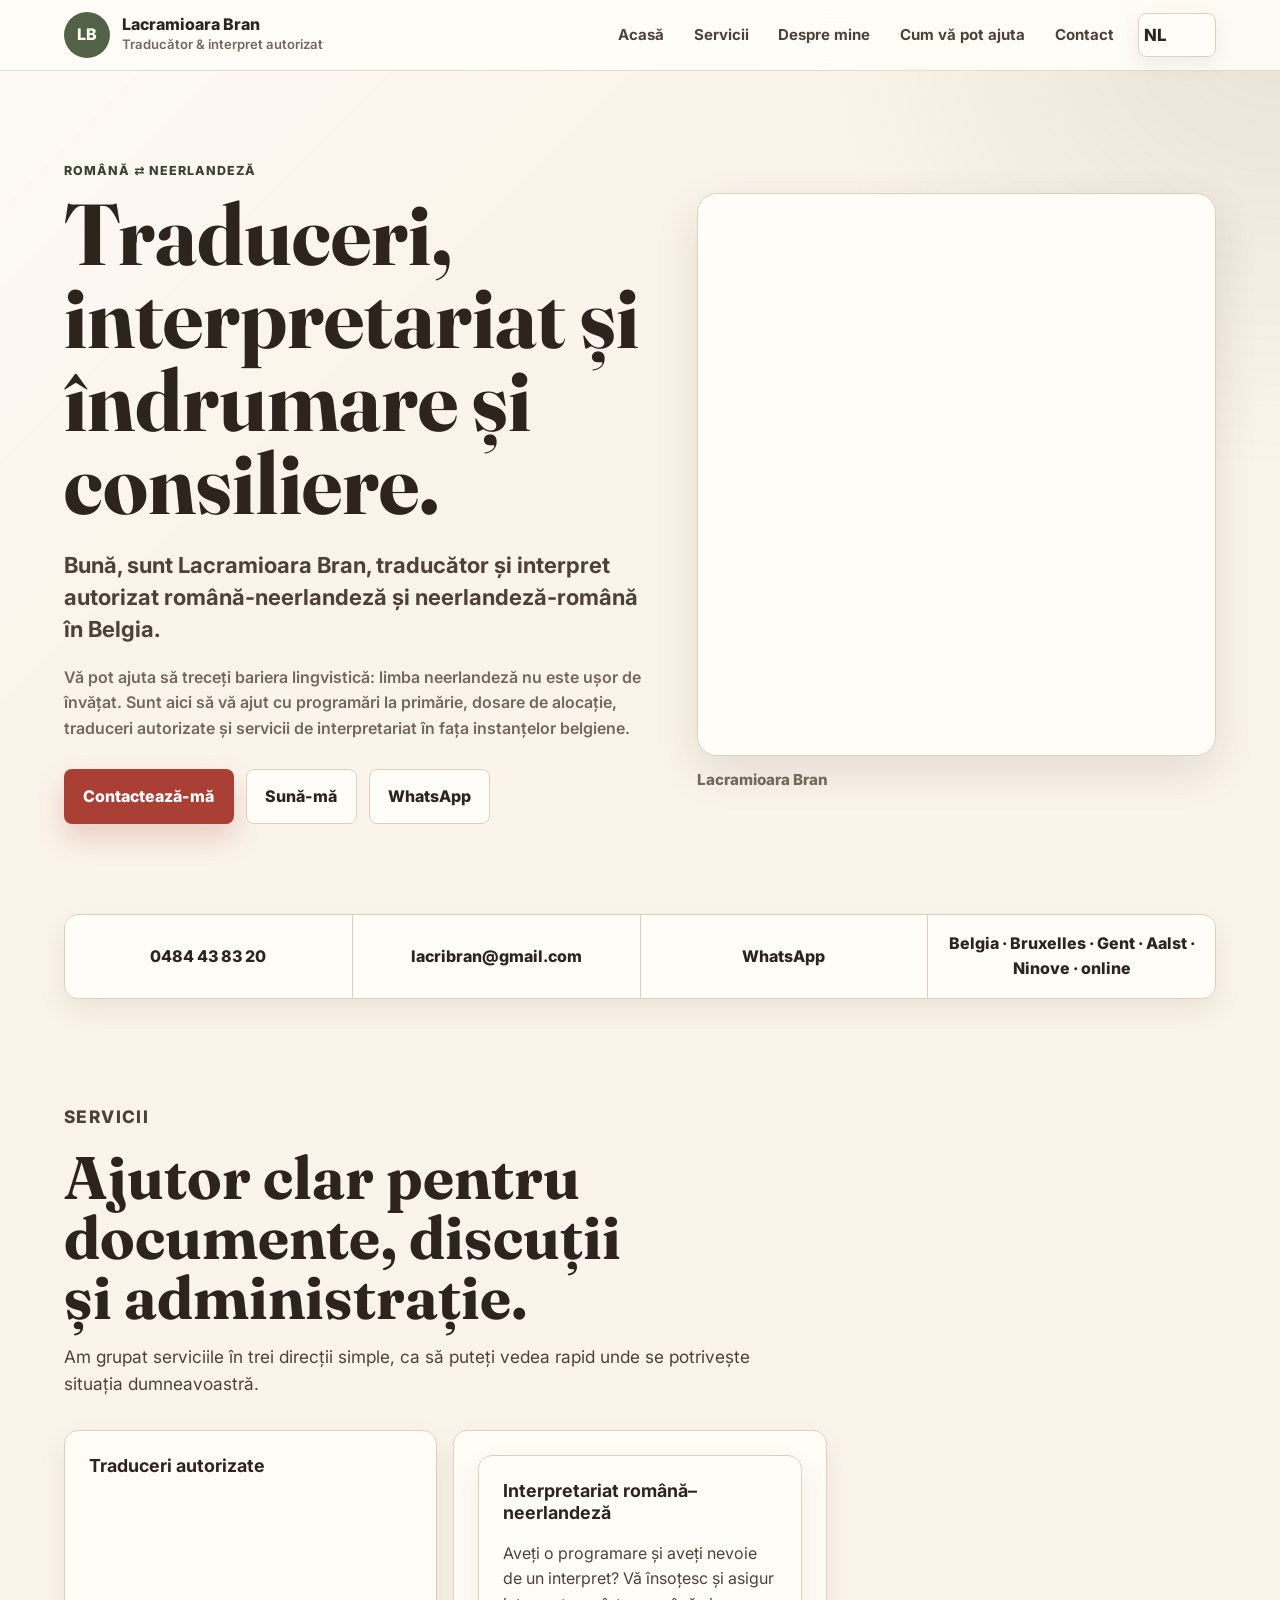
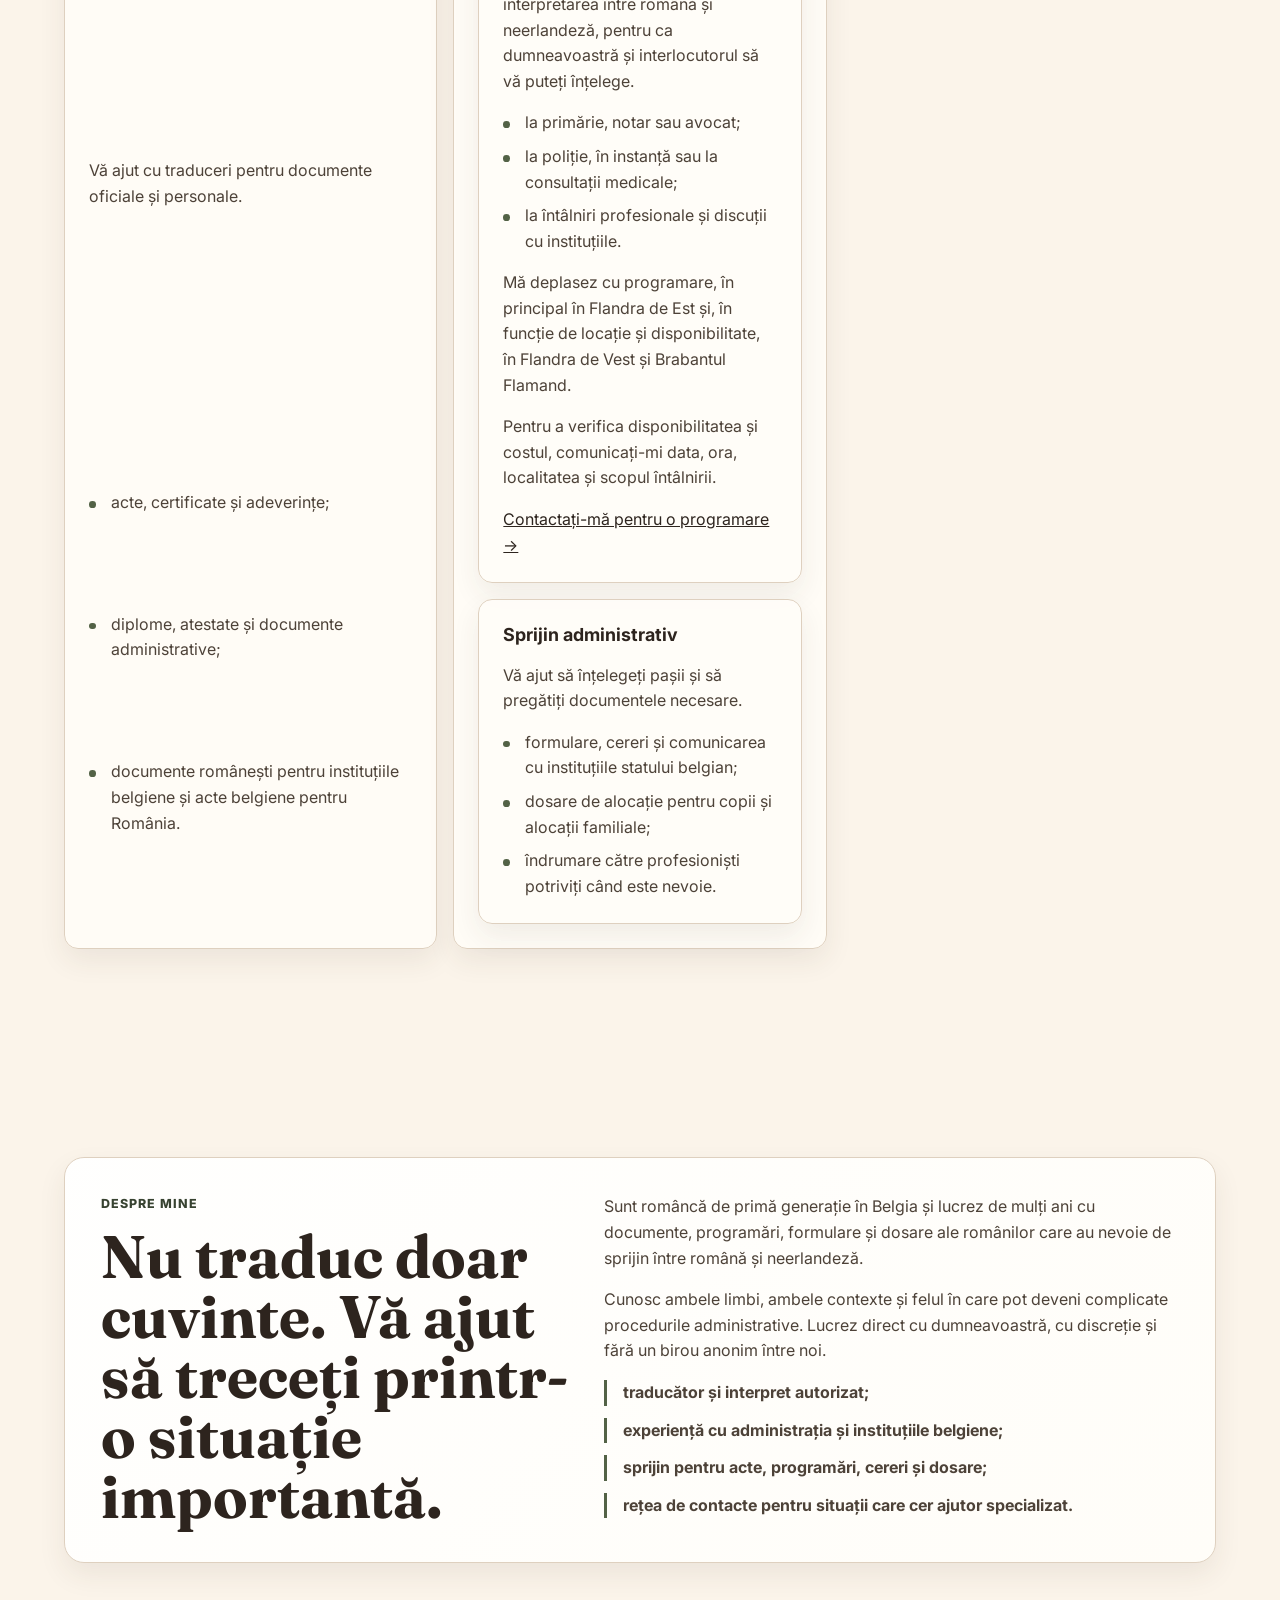
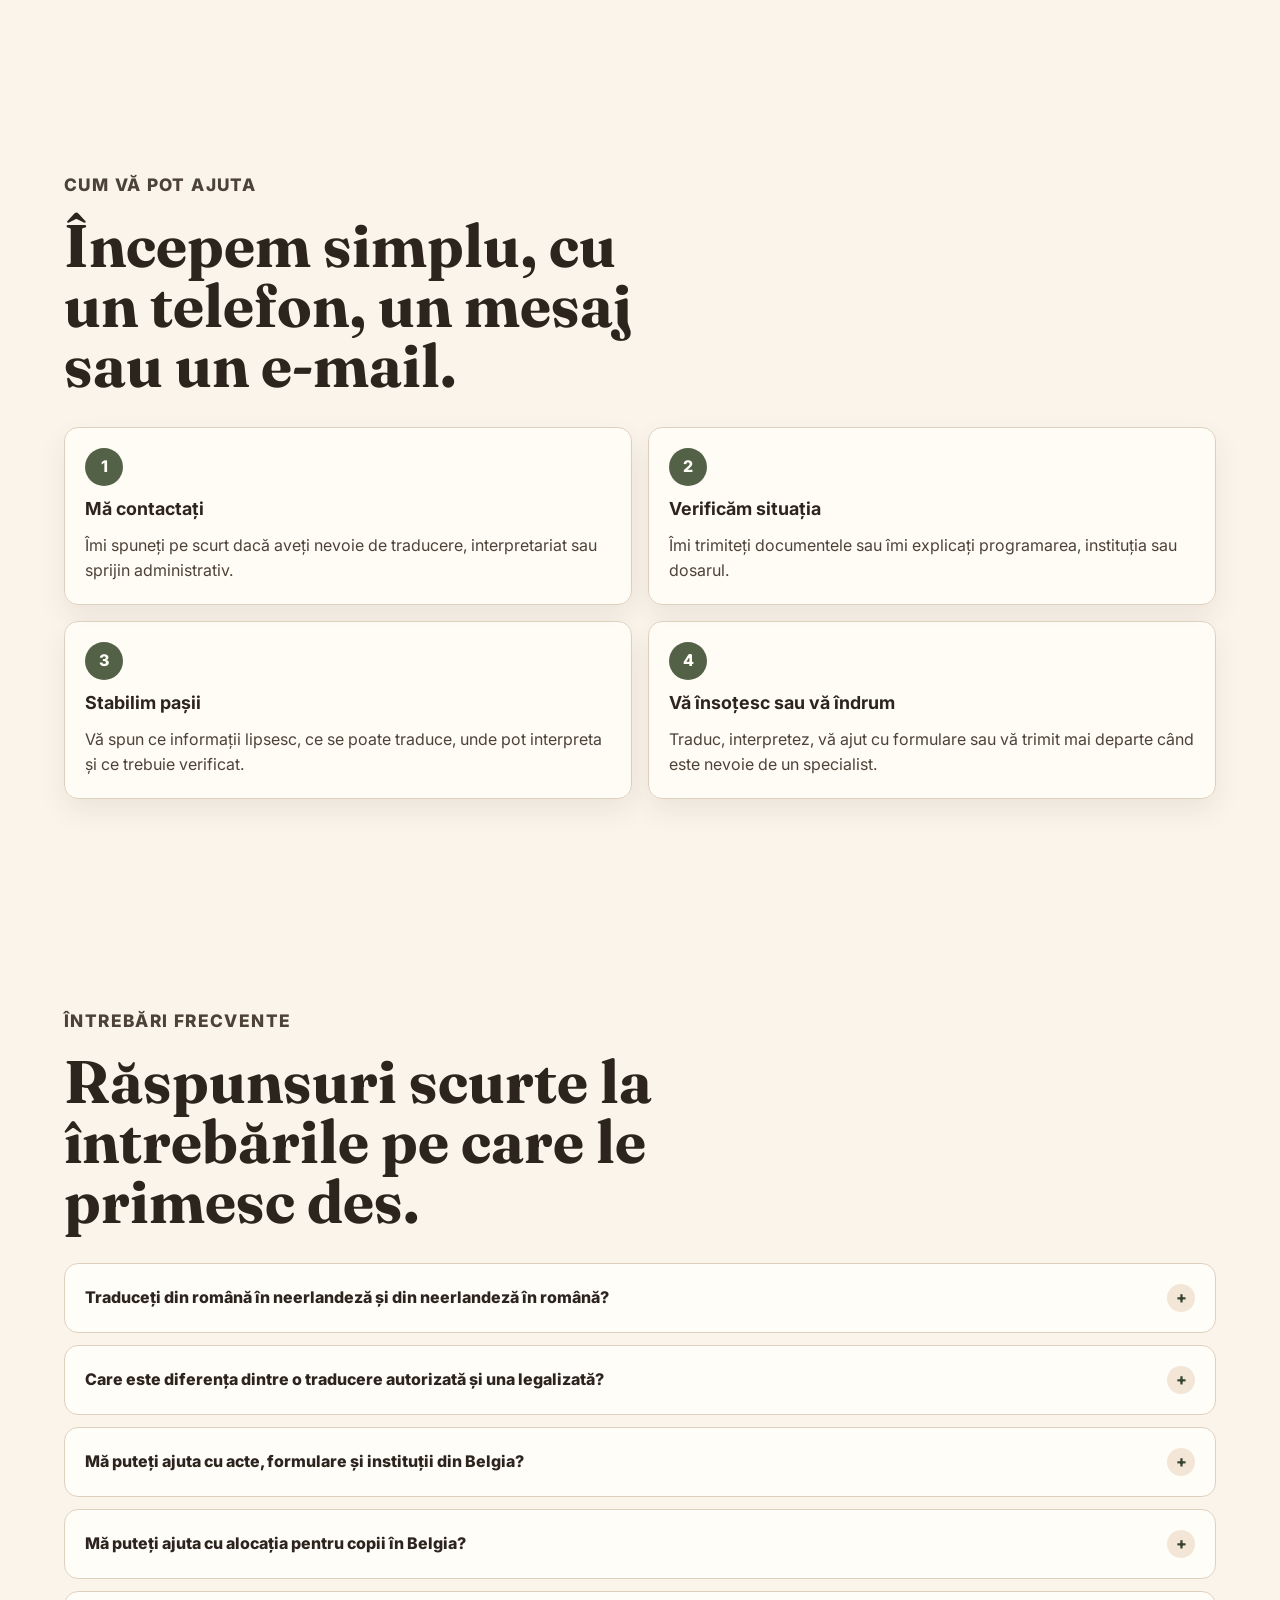
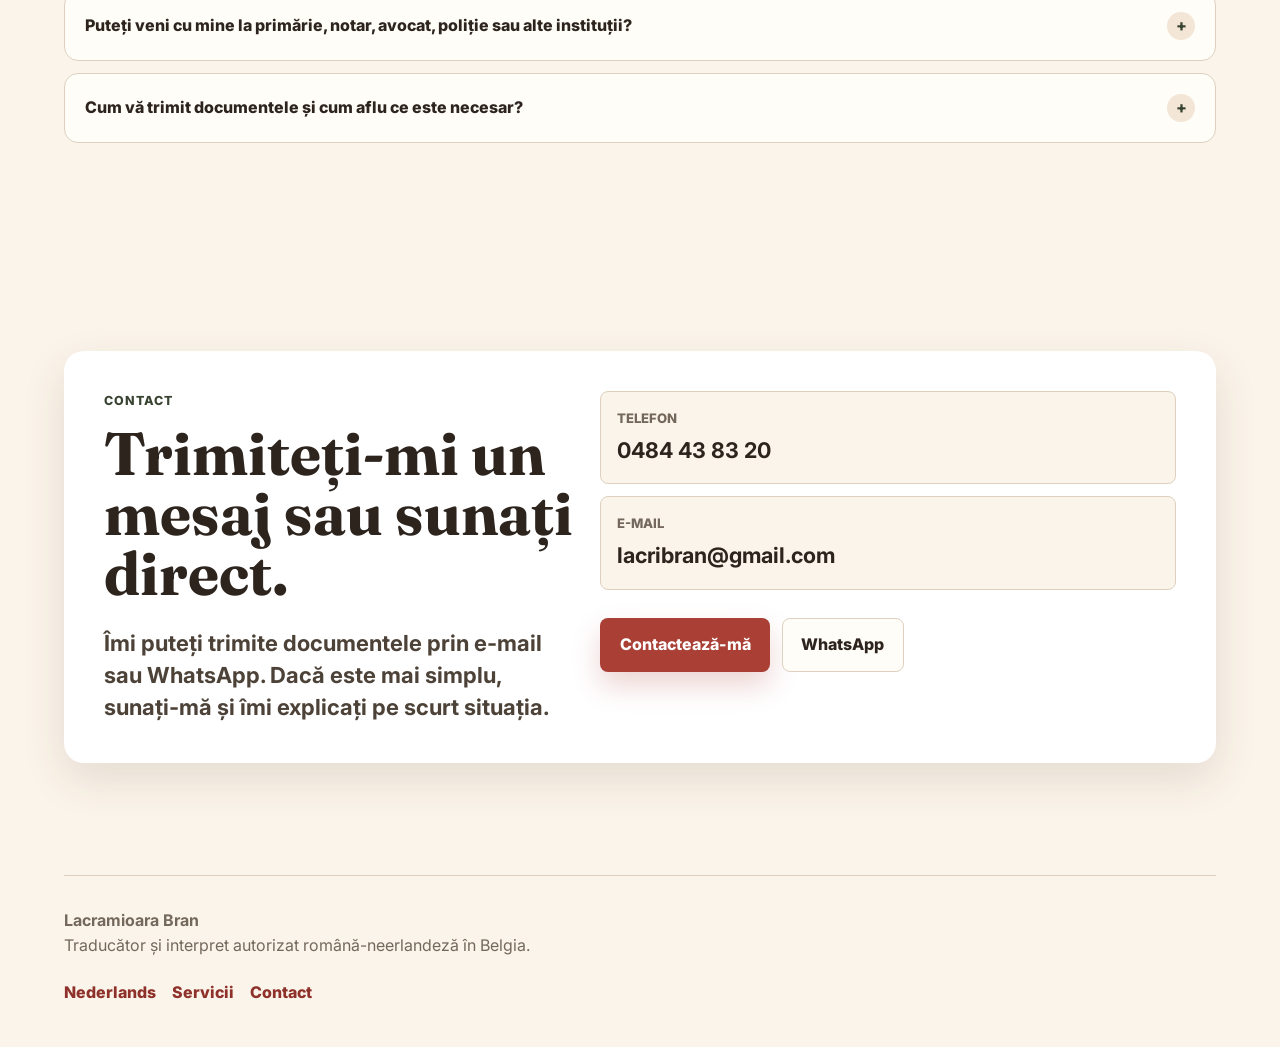
==== commit b8dd2625: "Add Romanian-Dutch interpretation service details Added a new service section for Romanian-Dutch int" ====
--- a/index.html
+++ b/index.html
@@ -189,7 +189,7 @@
                 src="/assets/images/lacramioara-hero.jpg"
                 alt="Lacramioara Bran la birou, traducător și interpret autorizat română-neerlandeză în Belgia"
                 width="1200"
-                height="780"
+                height="1300"
                 decoding="async"
                 fetchpriority="high"
               >
@@ -225,14 +225,30 @@
             </ul>
           </article>
           <article class="card service-card">
-            <h3>Interpretariat</h3>
-            <p>Vă pot însoți la instanțe în care comunicarea trebuie să fie clară.</p>
-            <ul class="service-list">
-              <li>programări, discuții și întâlniri importante;</li>
-              <li>comună, primărie, notar, avocat sau alte servicii;</li>
-              <li>poliție, justiție, administrație sau instituții medicale.</li>
-            </ul>
-          </article>
+    <article class="card service-card">
+  <h3>Interpretariat română–neerlandeză</h3>
+  <p>
+    Aveți o programare și aveți nevoie de un interpret?
+    Vă însoțesc și asigur interpretarea între română și
+    neerlandeză, pentru ca dumneavoastră și interlocutorul
+    să vă puteți înțelege.
+  </p>
+  <ul class="service-list">
+    <li>la primărie, notar sau avocat;</li>
+    <li>la poliție, în instanță sau la consultații medicale;</li>
+    <li>la întâlniri profesionale și discuții cu instituțiile.</li>
+  </ul>
+  <p>
+    Mă deplasez cu programare, în principal în Flandra de Est
+    și, în funcție de locație și disponibilitate, în Flandra
+    de Vest și Brabantul Flamand.
+  </p>
+  <p>
+    Pentru a verifica disponibilitatea și costul, comunicați-mi
+    data, ora, localitatea și scopul întâlnirii.
+  </p>
+  <a href="#contact">Contactați-mă pentru o programare →</a>
+</article>
           <article class="card service-card">
             <h3>Sprijin administrativ</h3>
             <p>Vă ajut să înțelegeți pașii și să pregătiți documentele necesare.</p>
--- a/assets/css/main.css
+++ b/assets/css/main.css
@@ -353,7 +353,7 @@
   width: 100%;
   height: 100%;
   object-fit: cover;
-  object-position: 66% 46%;
+  object-position: 50% 50%;
 }
 
 .photo-caption {
@@ -681,7 +681,7 @@
   }
 
   .hero-image {
-    object-position: 58% 50%;
+    object-position: 50% 50%;
   }
 
   .quick-contact {
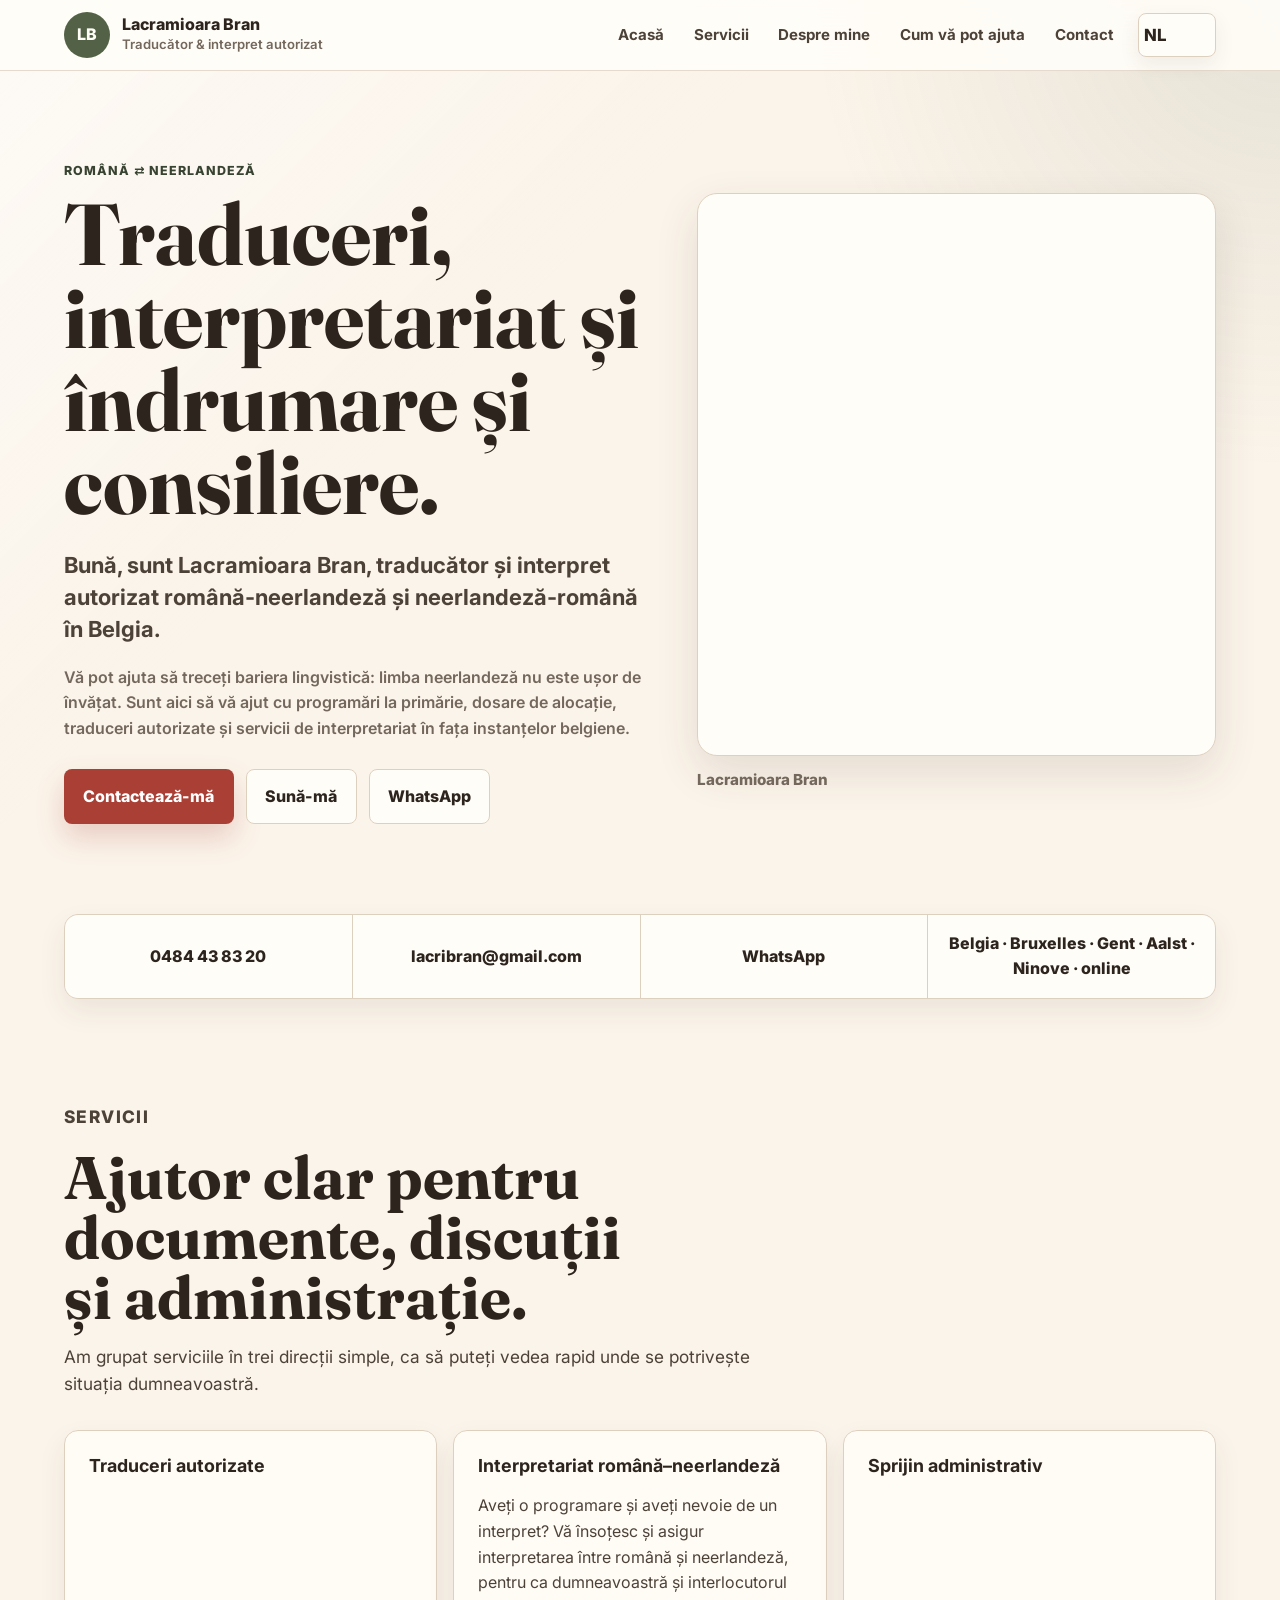
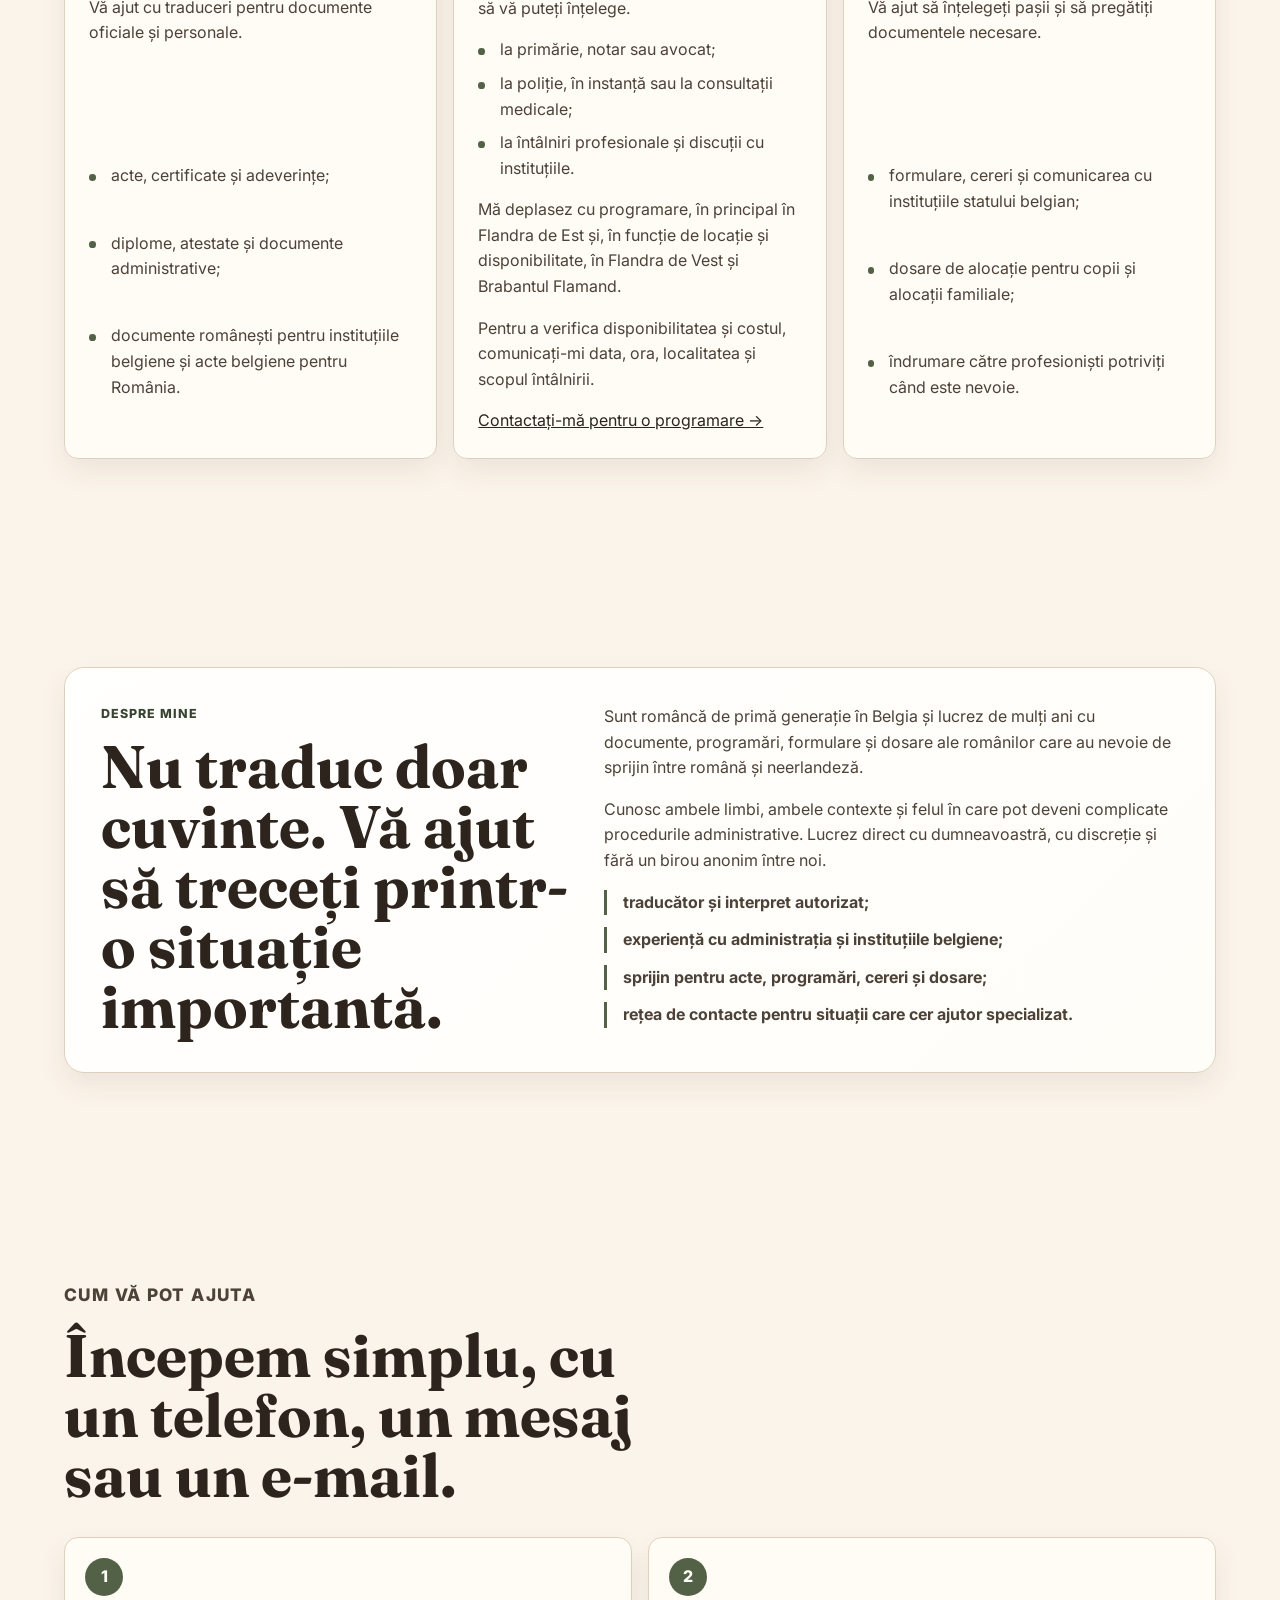
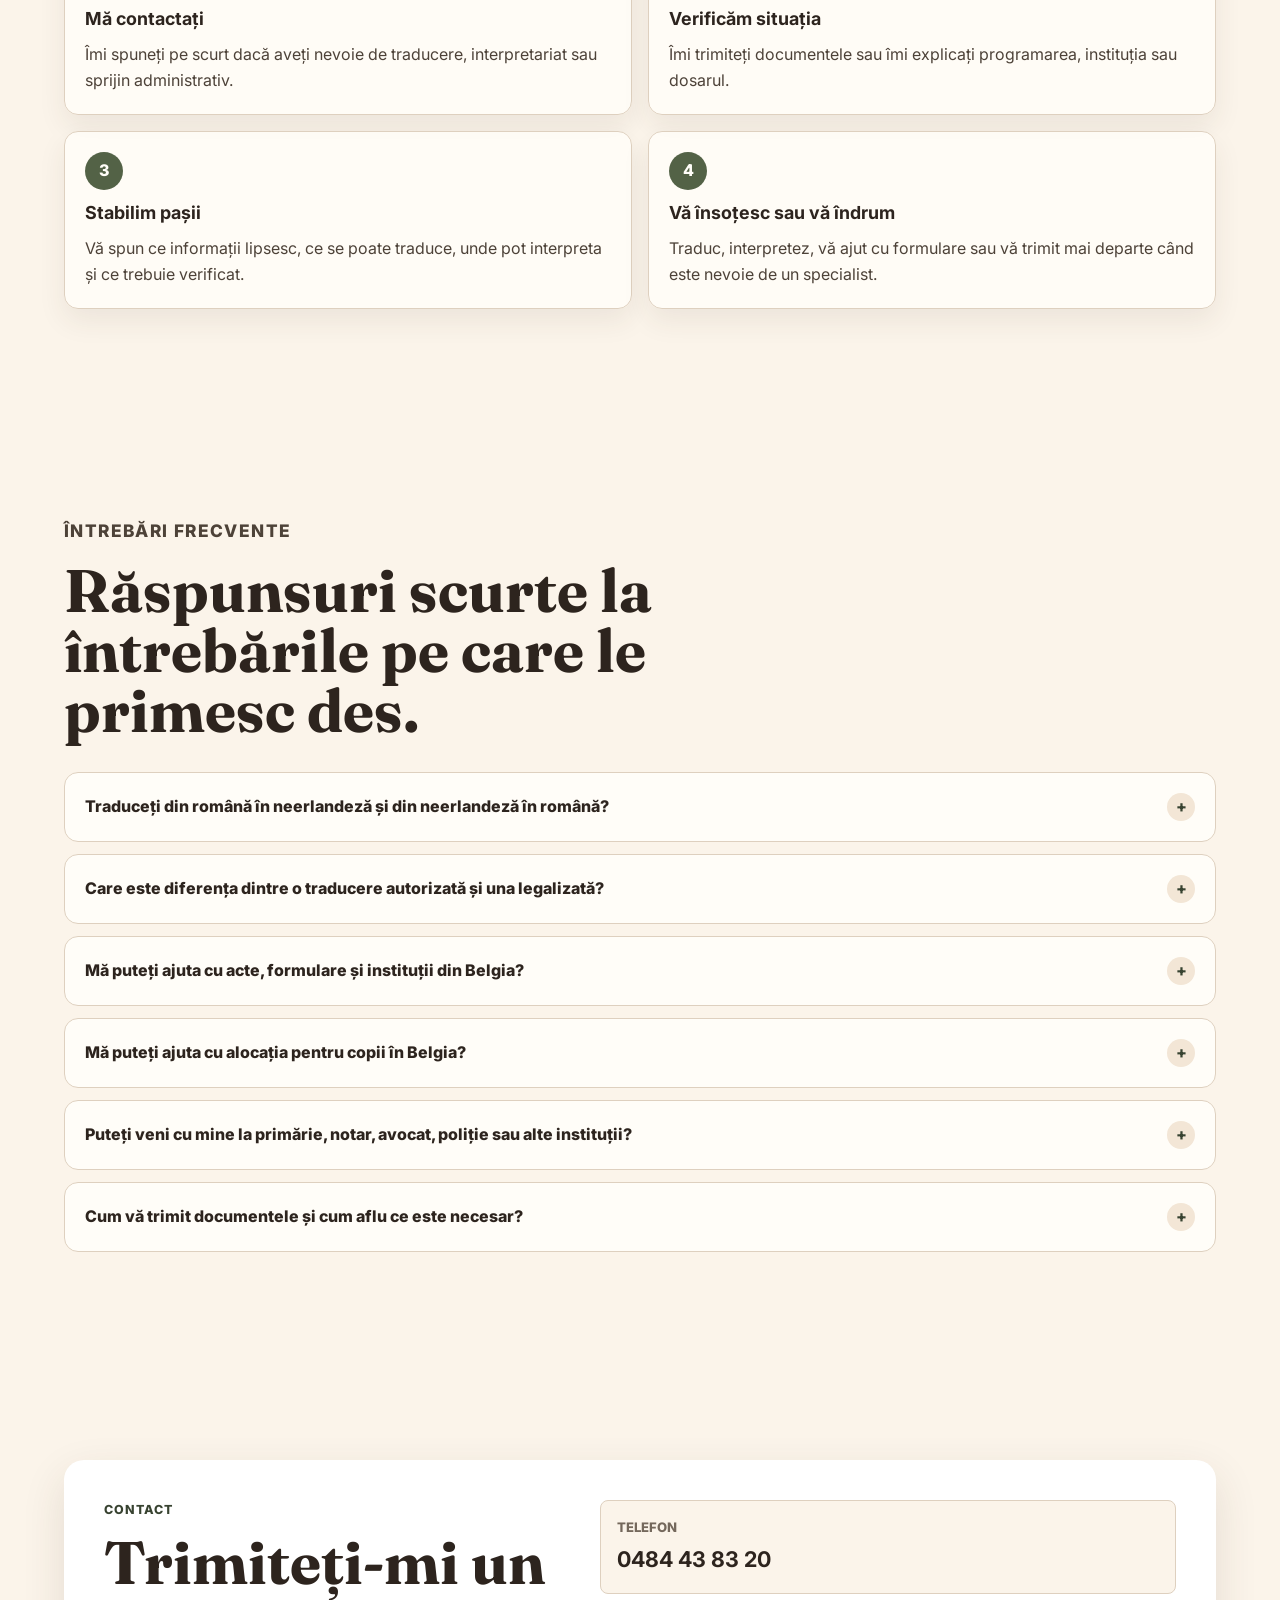
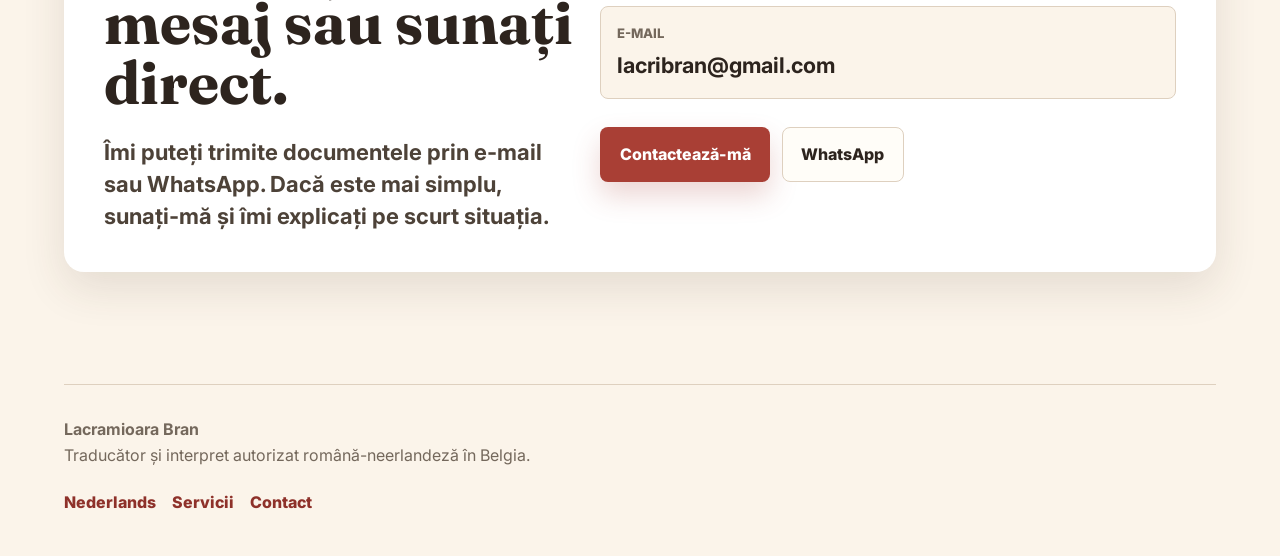
==== commit ad6a1ffd: "Fix indentation in index.html" ====
--- a/index.html
+++ b/index.html
@@ -224,7 +224,6 @@
               <li>documente românești pentru instituțiile belgiene și acte belgiene pentru România.</li>
             </ul>
           </article>
-          <article class="card service-card">
     <article class="card service-card">
   <h3>Interpretariat română–neerlandeză</h3>
   <p>
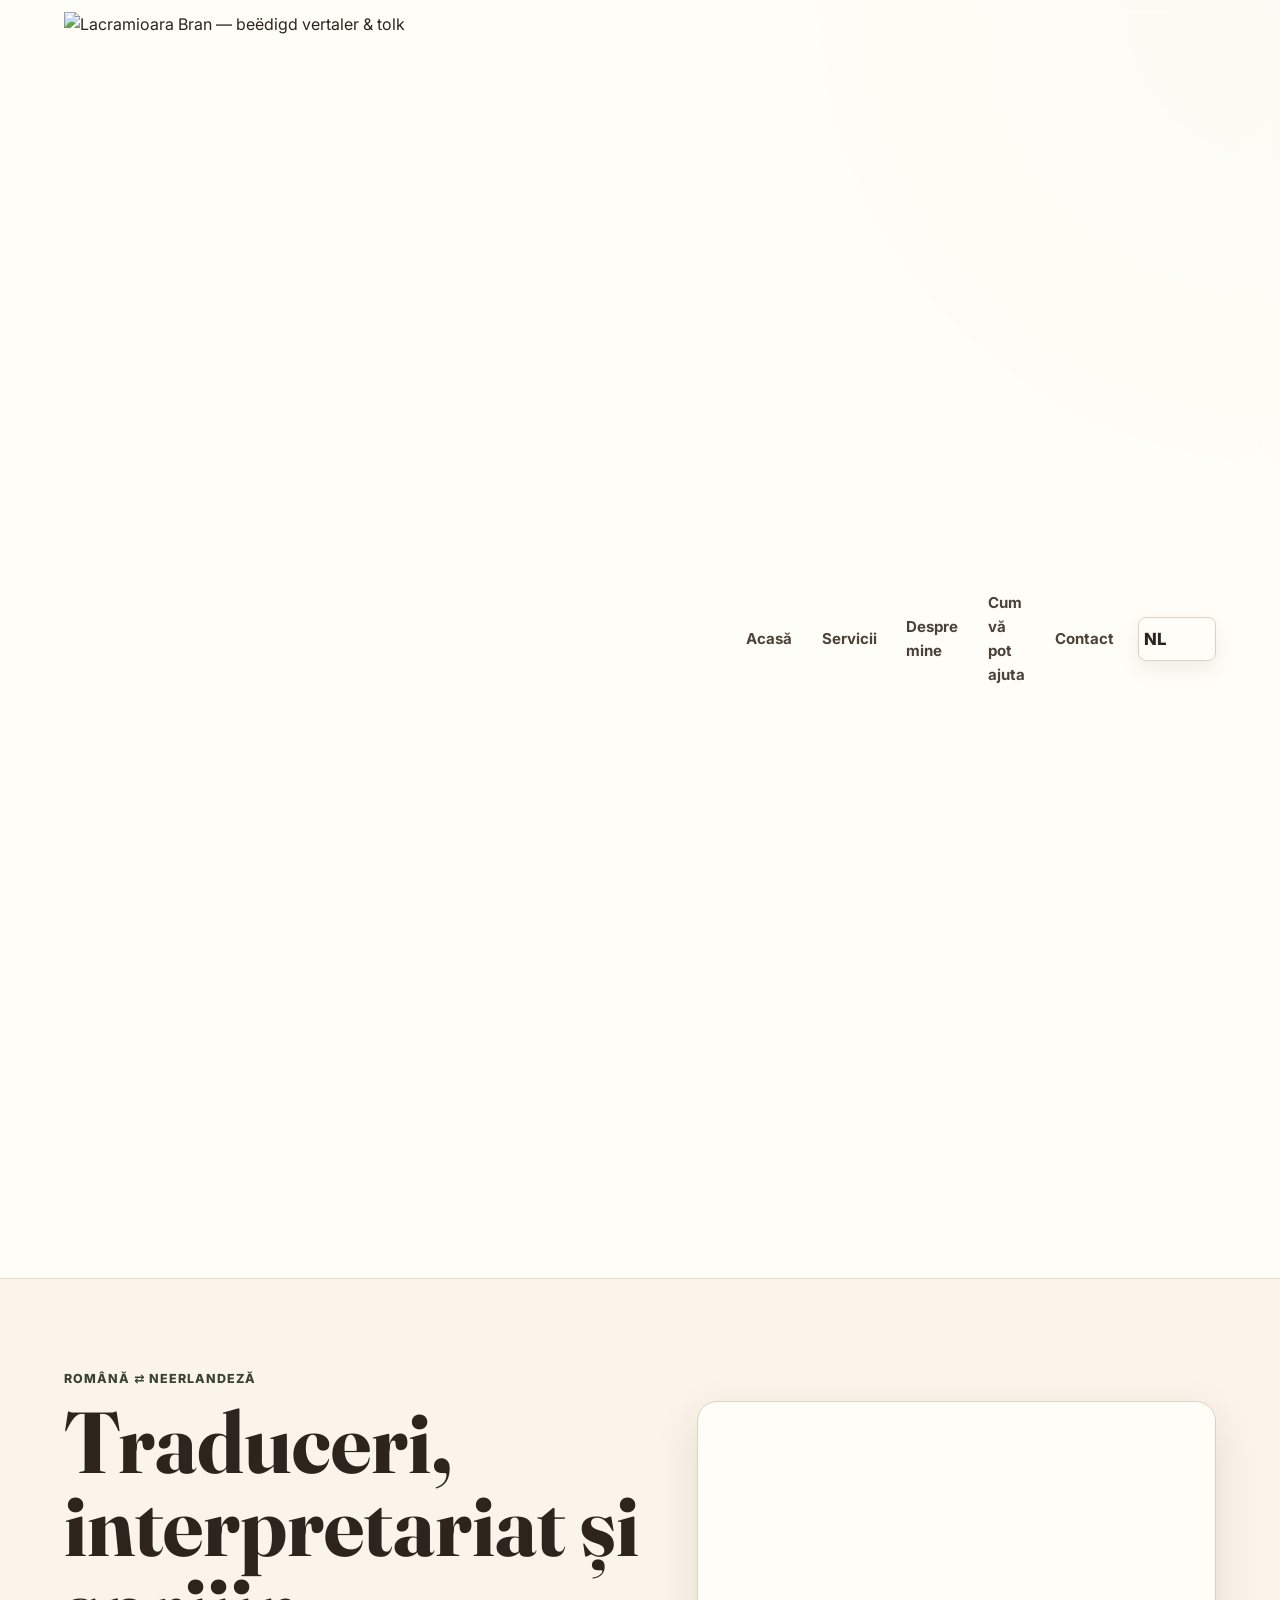
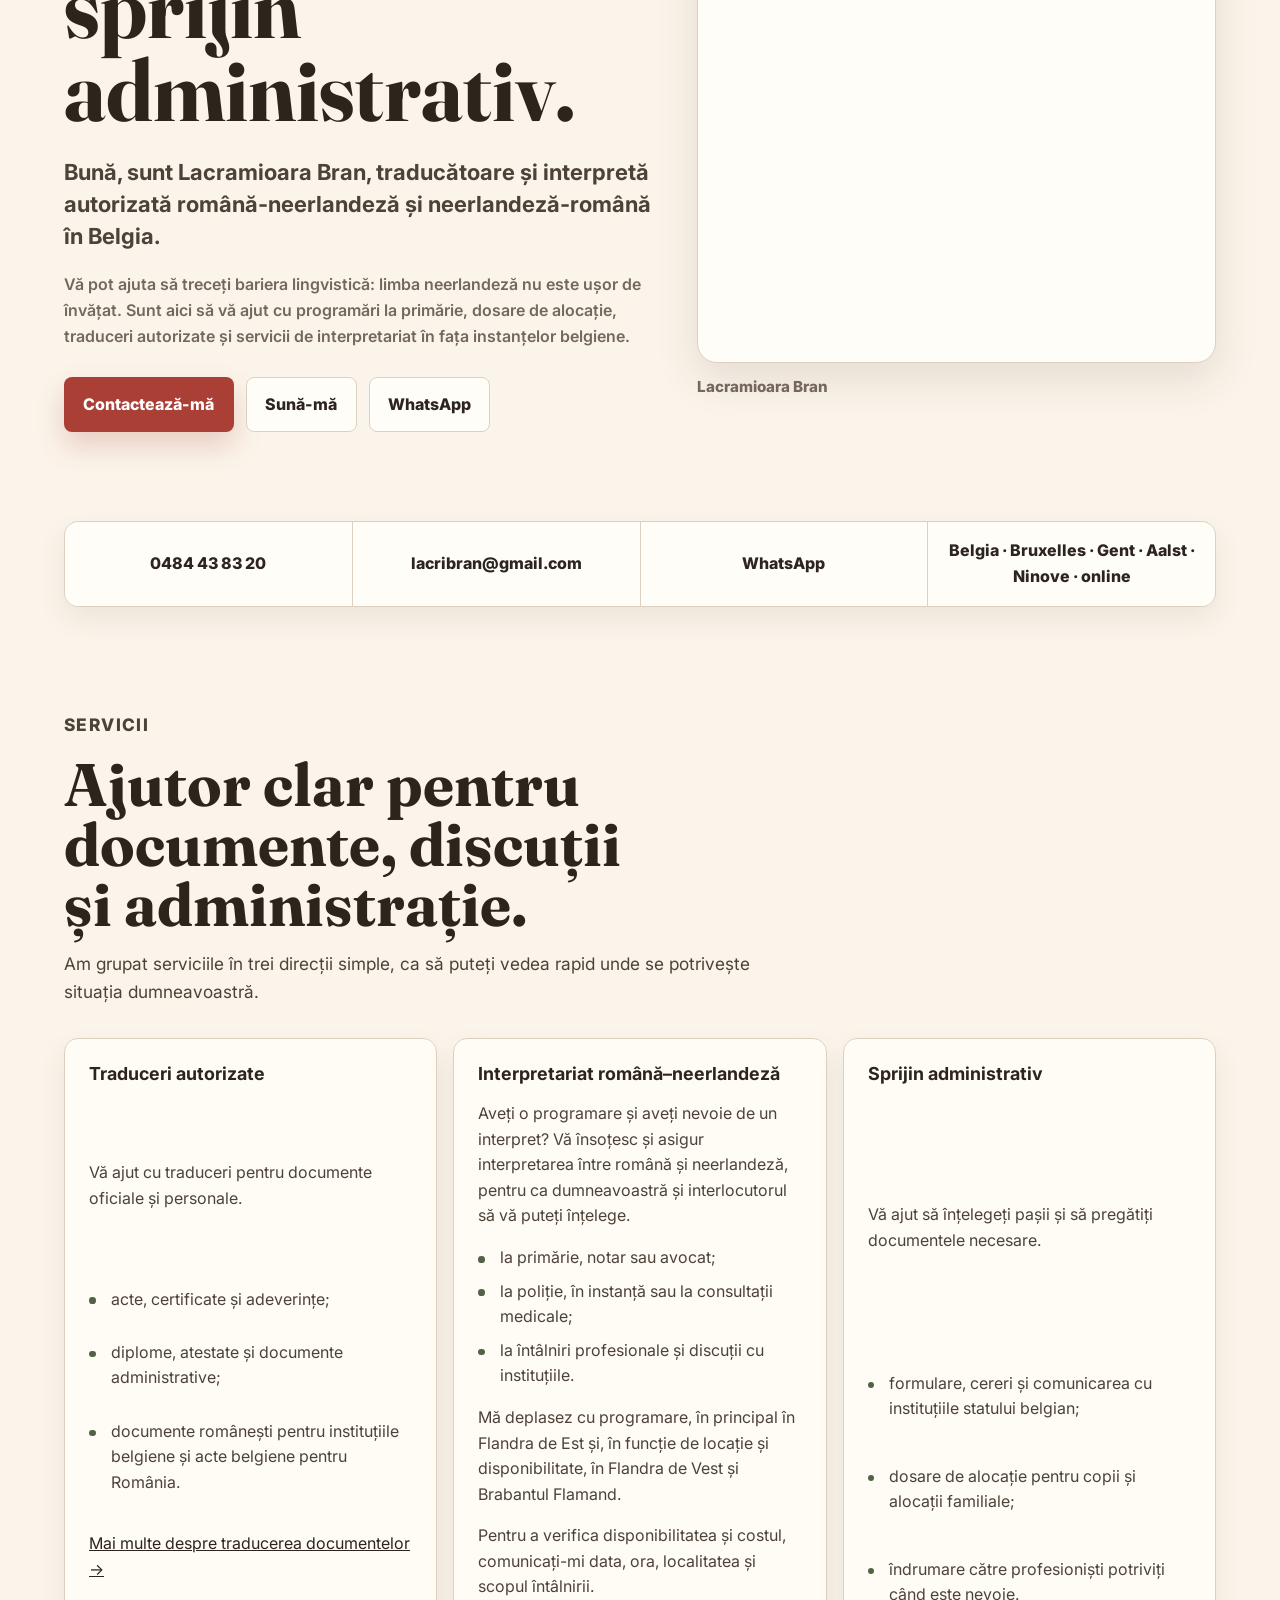
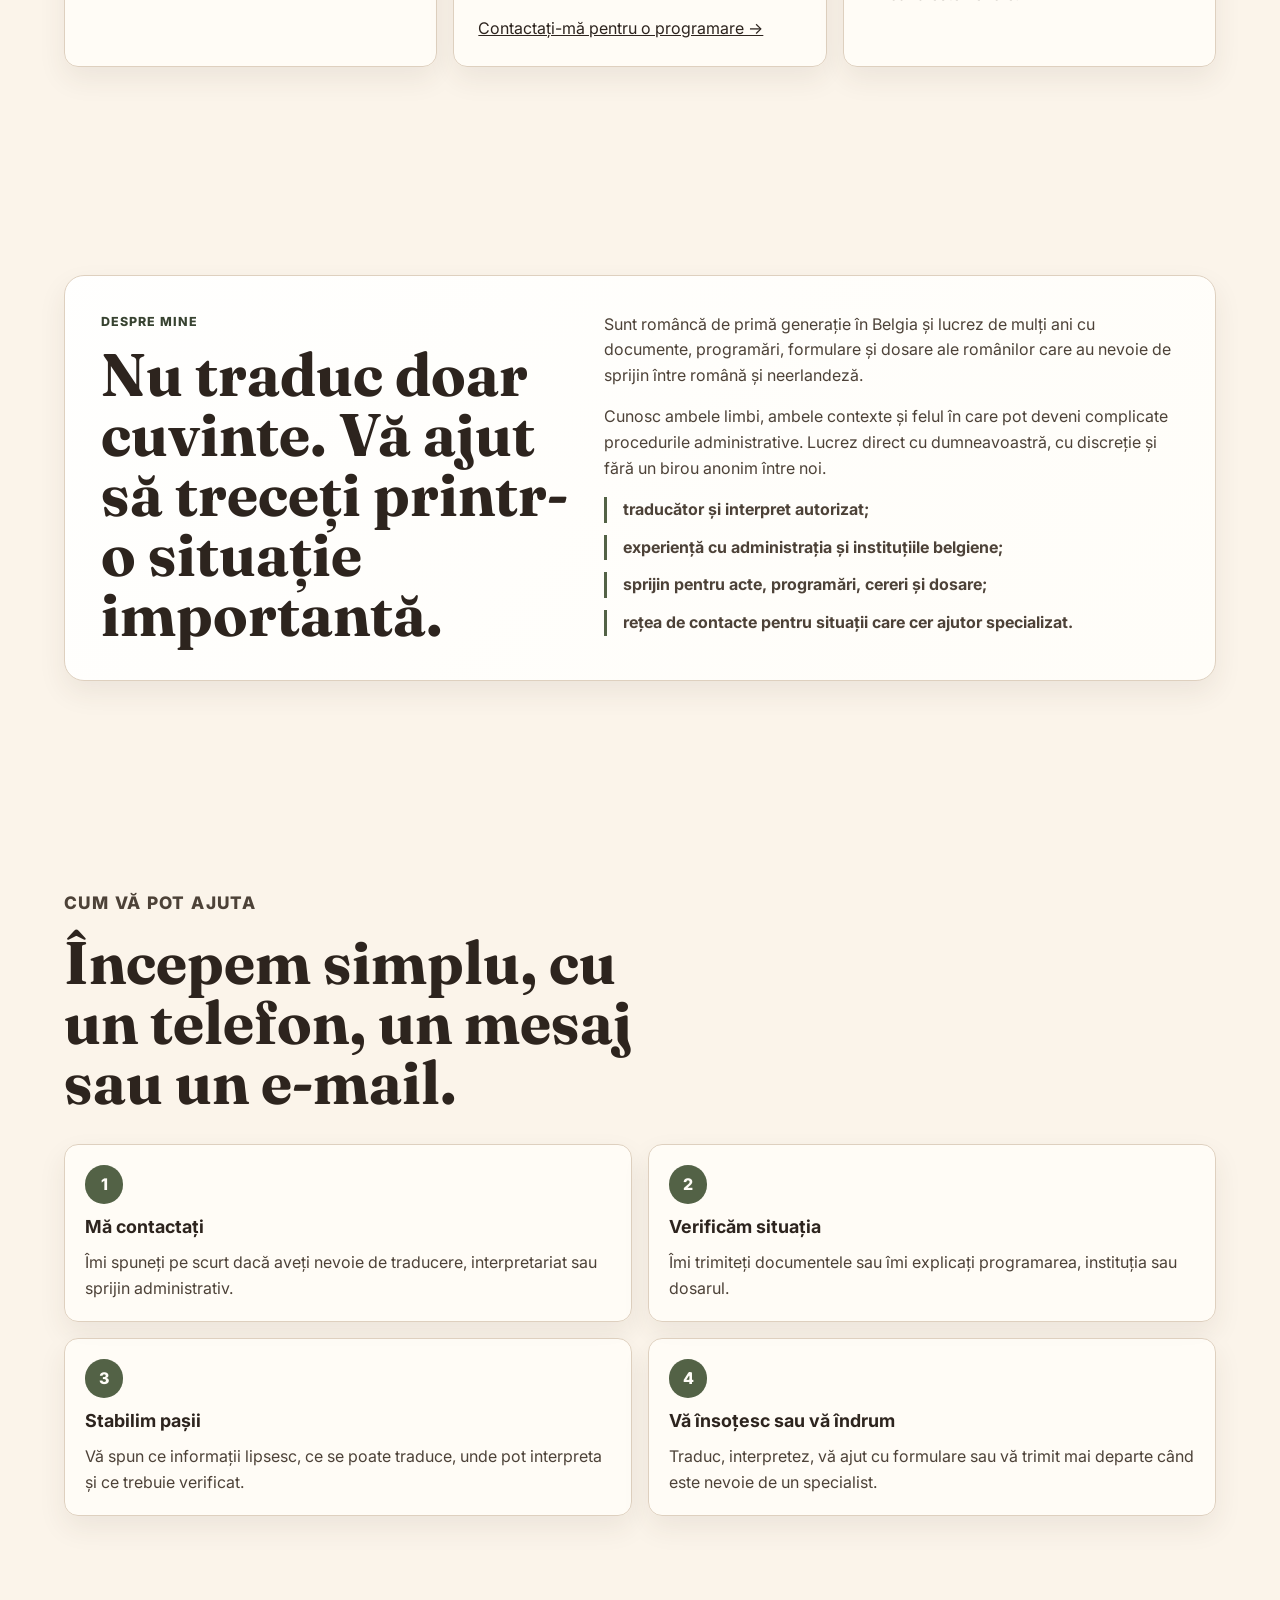
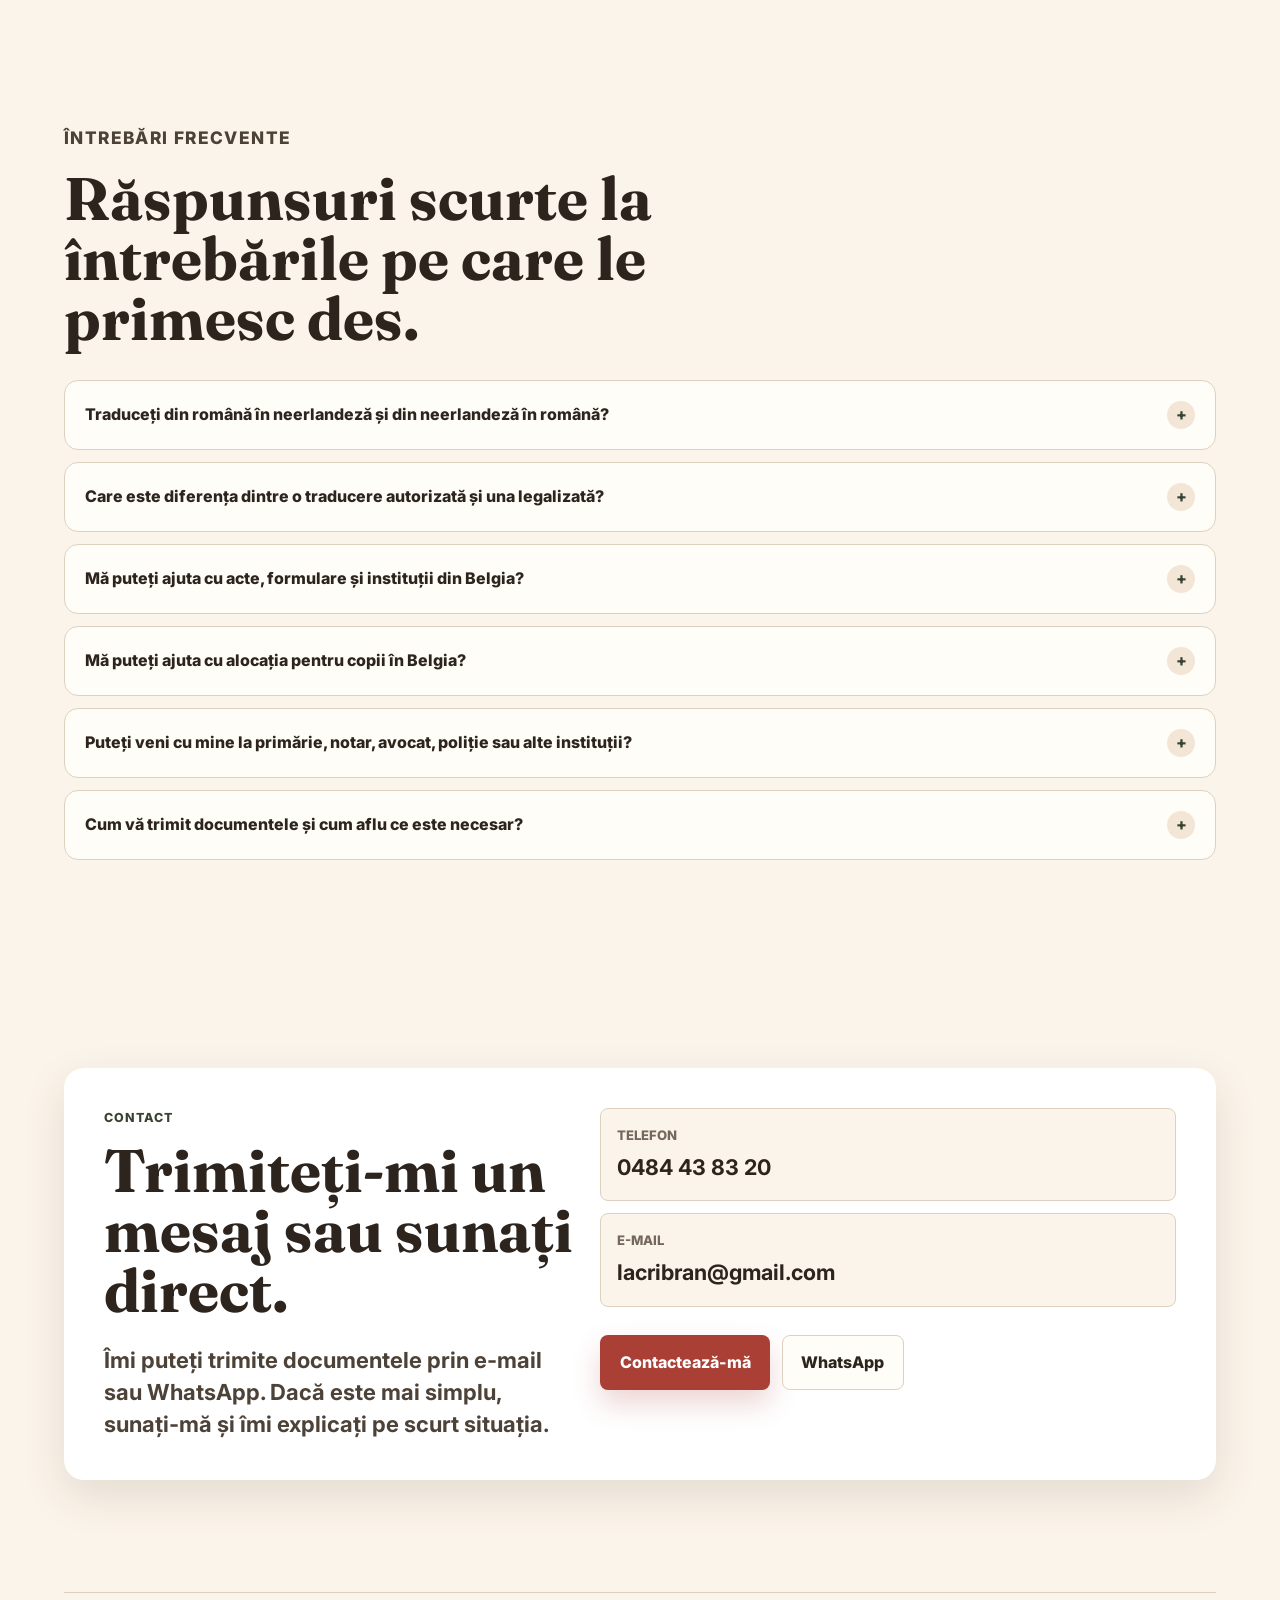
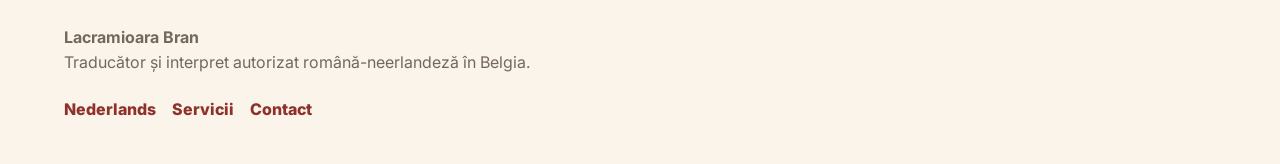
==== commit fee6da59: "Update index.html with logo and text changes Updated the stylesheet link to include a version query " ====
--- a/index.html
+++ b/index.html
@@ -18,7 +18,7 @@
     <link rel="preconnect" href="https://fonts.googleapis.com">
     <link rel="preconnect" href="https://fonts.gstatic.com" crossorigin>
     <link href="https://fonts.googleapis.com/css2?family=Fraunces:opsz,wght@9..144,600;9..144,700&family=Inter:wght@400;500;600;700;800&display=swap" rel="stylesheet">
-    <link rel="stylesheet" href="/assets/css/main.css">
+    <link rel="stylesheet" href="/assets/css/main.css?v=20261018-logo">
     <meta property="og:site_name" content="Lacramioara Bran">
     <meta property="og:title" content="Traduceri autorizate și sprijin pentru acte în Belgia">
     <meta
@@ -128,11 +128,9 @@
     <header class="site-header">
       <div class="header-inner">
         <a class="brand" href="#top" aria-label="Sus">
-          <span class="brand-mark">LB</span>
-          <span class="brand-text">
-            <span class="brand-name">Lacramioara Bran</span>
-            <span class="brand-role">Traducător & interpret autorizat</span>
-          </span>
+          <img class="brand-logo" src="/assets/images/lacramioara-logo.png"
+               alt="Lacramioara Bran — beëdigd vertaler &amp; tolk"
+               width="1254" height="1254" decoding="async" fetchpriority="high">
         </a>
         <nav class="site-nav" aria-label="Navigație principală">
           <a href="#top">Acasă</a>
@@ -149,9 +147,9 @@
       <section class="hero" aria-labelledby="hero-title">
         <div class="hero-content">
           <p class="eyebrow">Română ⇄ neerlandeză</p>
-          <h1 id="hero-title">Traduceri, interpretariat și îndrumare și consiliere.</h1>
+          <h1 id="hero-title">Traduceri, interpretariat și sprijin administrativ.</h1>
           <p class="lead">
-            Bună, sunt Lacramioara Bran, traducător și interpret autorizat română-neerlandeză și neerlandeză-română în Belgia.
+            Bună, sunt Lacramioara Bran, traducătoare și interpretă autorizată română-neerlandeză și neerlandeză-română în Belgia.
           </p>
           <p class="hero-note">
             Vă pot ajuta să treceți bariera lingvistică: limba neerlandeză nu este ușor de învățat. Sunt aici să vă ajut cu programări la primărie, dosare de alocație, traduceri autorizate și servicii de interpretariat în fața instanțelor belgiene.
@@ -223,6 +221,7 @@
               <li>diplome, atestate și documente administrative;</li>
               <li>documente românești pentru instituțiile belgiene și acte belgiene pentru România.</li>
             </ul>
+            <a href="/traduceri-belgia.html">Mai multe despre traducerea documentelor →</a>
           </article>
     <article class="card service-card">
   <h3>Interpretariat română–neerlandeză</h3>
@@ -389,3 +388,4 @@
     </footer>
   </body>
 </html>
+
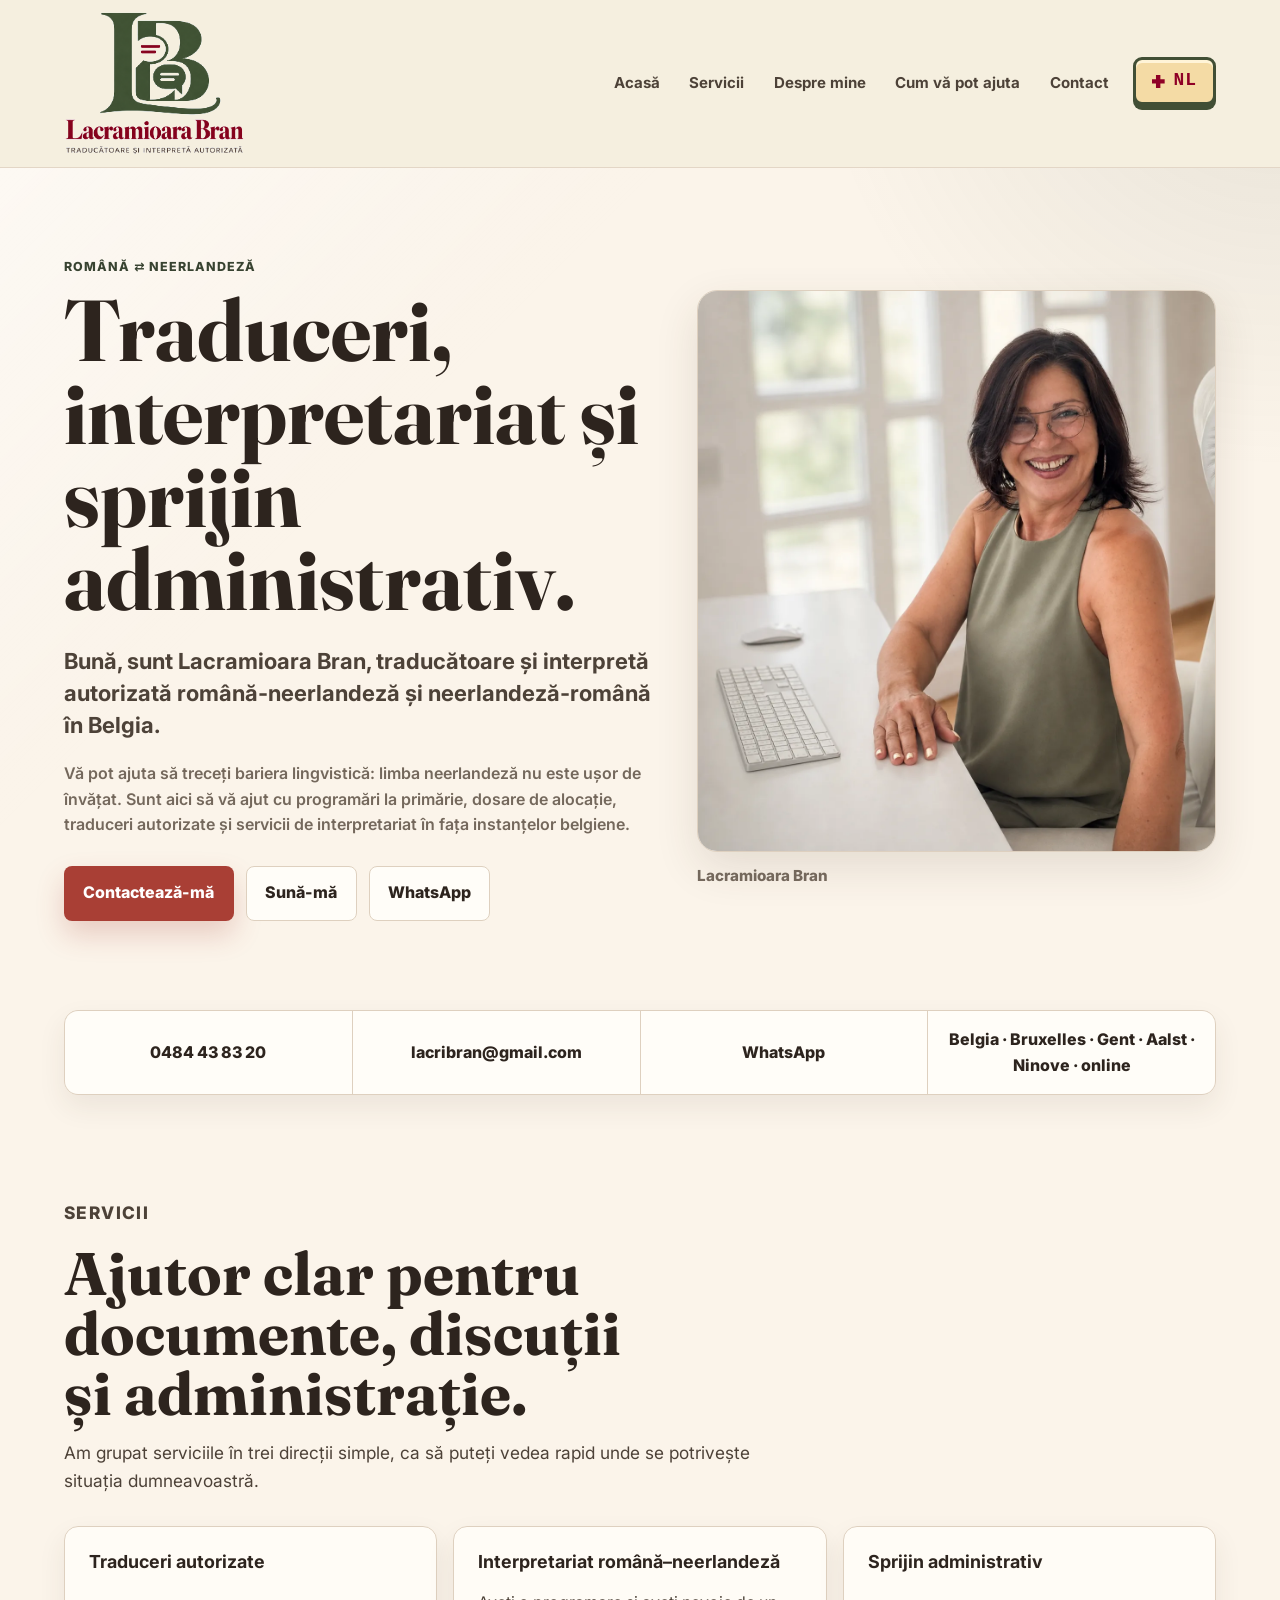
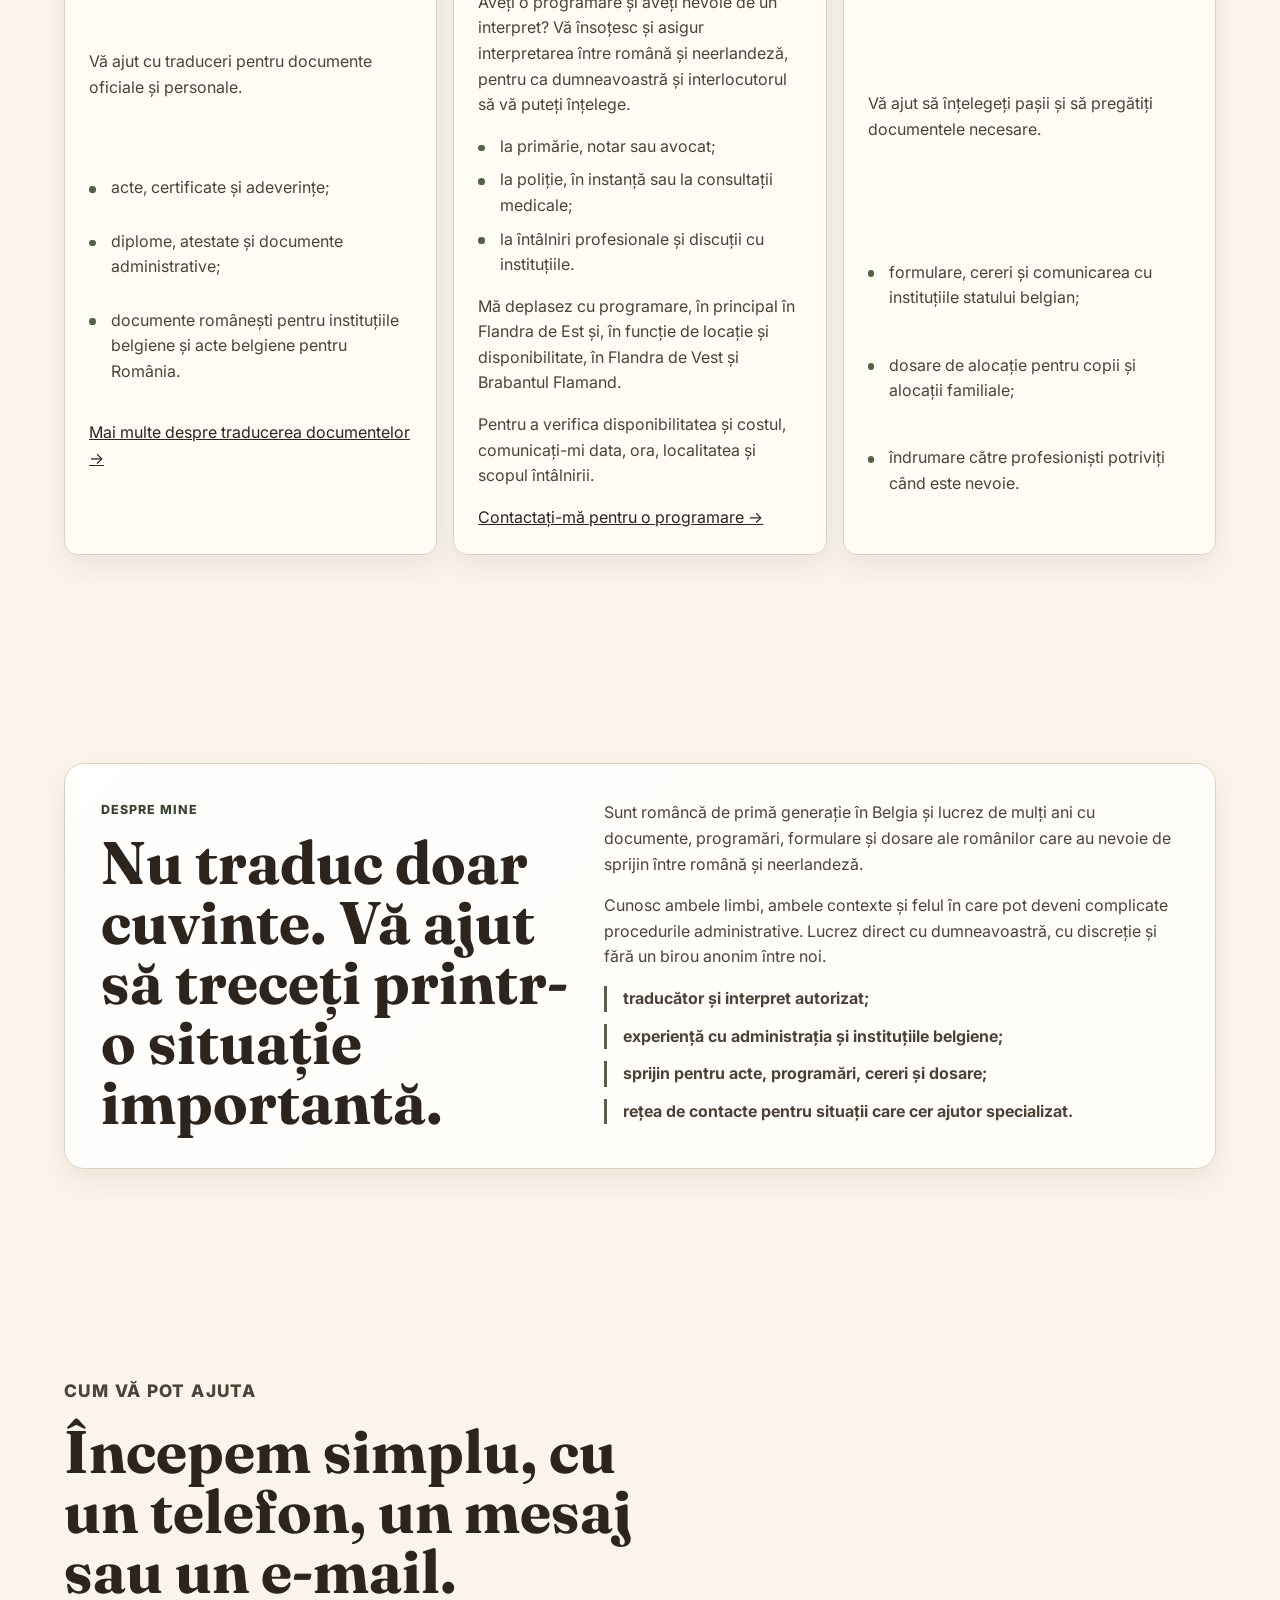
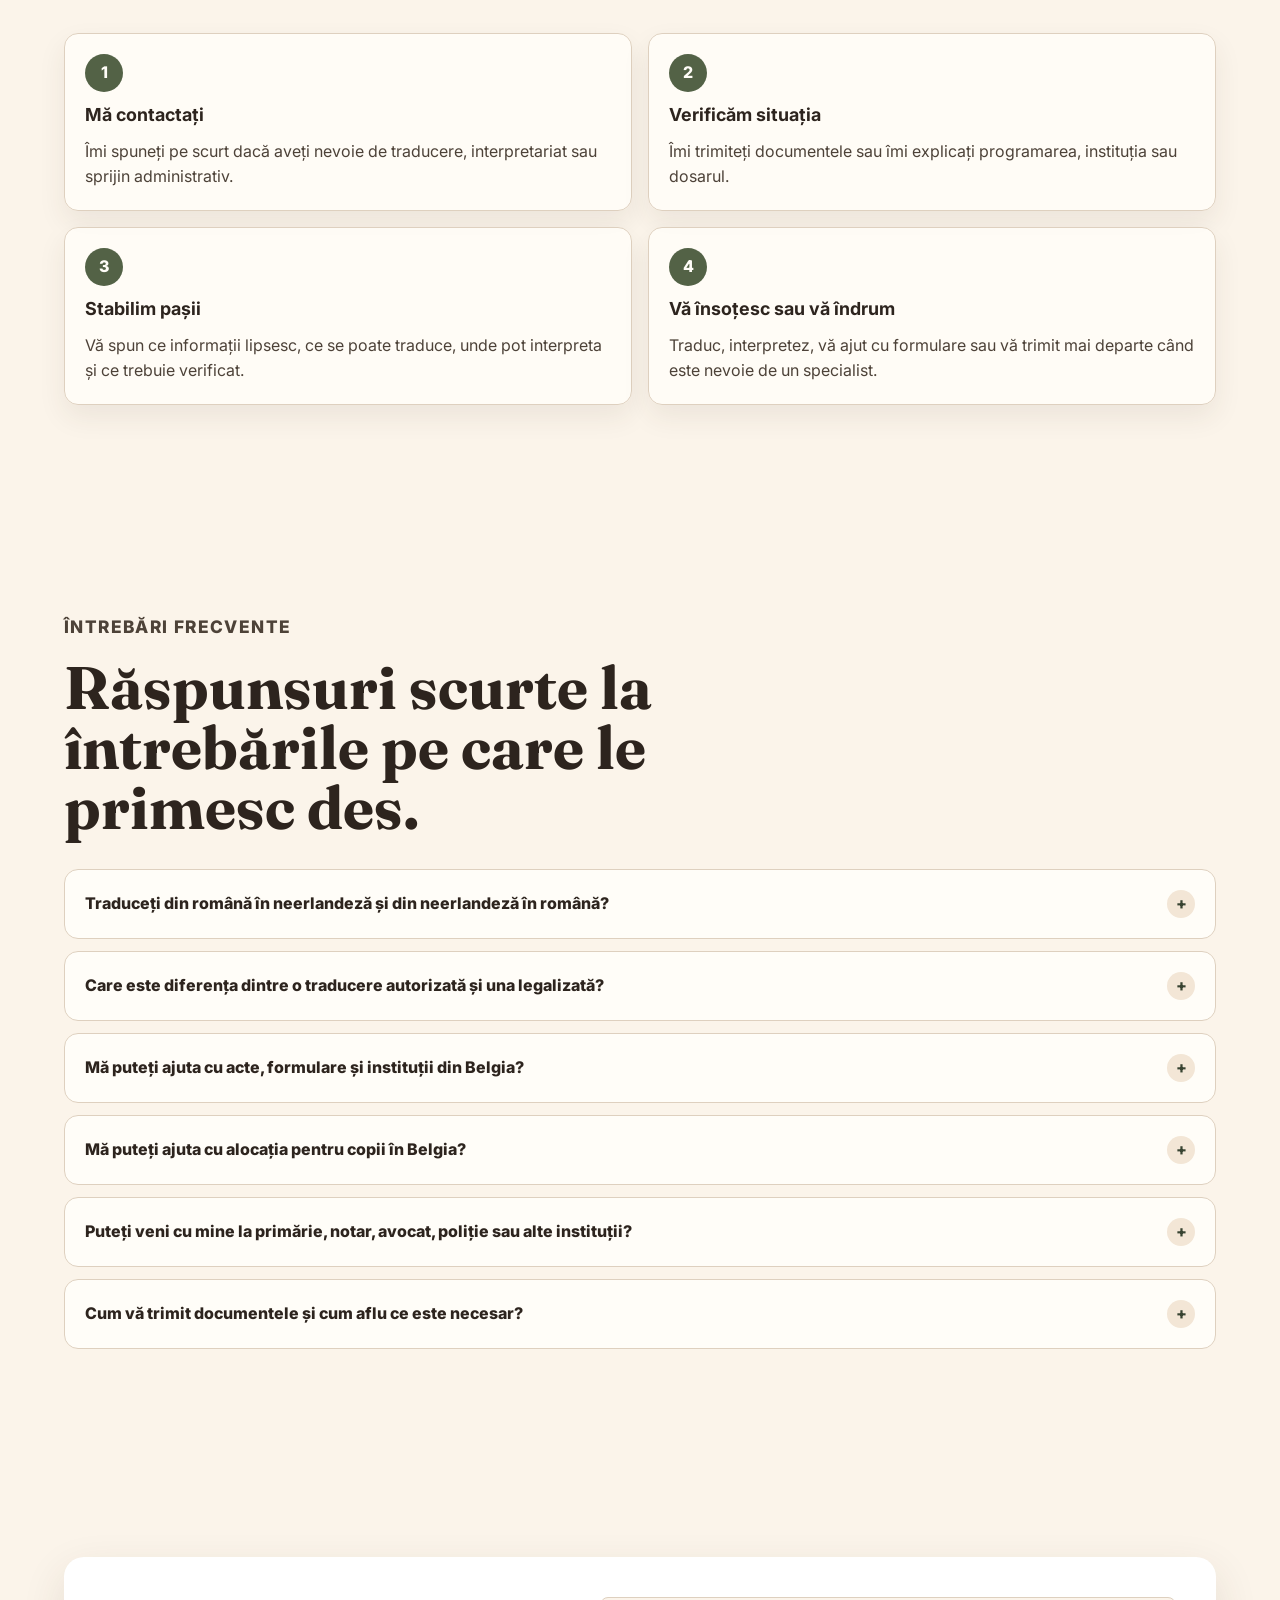
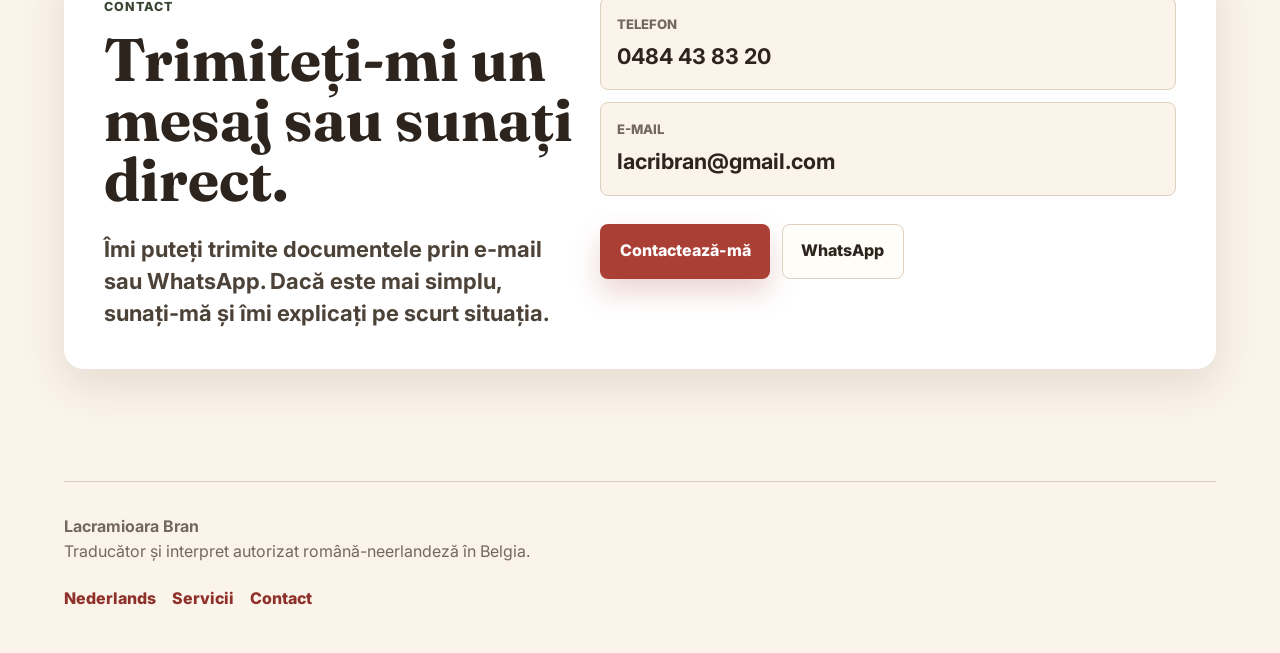
==== commit 03acda87: "Update brand logo image and alt text in index.html" ====
--- a/index.html
+++ b/index.html
@@ -128,9 +128,15 @@
     <header class="site-header">
       <div class="header-inner">
         <a class="brand" href="#top" aria-label="Sus">
-          <img class="brand-logo" src="/assets/images/lacramioara-logo.png"
-               alt="Lacramioara Bran — beëdigd vertaler &amp; tolk"
-               width="1254" height="1254" decoding="async" fetchpriority="high">
+         <img
+  class="brand-logo"
+  src="/assets/images/lacramioara-logo-ro.png"
+  alt="Lacramioara Bran — traducătoare și interpretă autorizată"
+  width="1254"
+  height="1254"
+  decoding="async"
+  fetchpriority="high"
+>
         </a>
         <nav class="site-nav" aria-label="Navigație principală">
           <a href="#top">Acasă</a>
--- a/assets/css/main.css
+++ b/assets/css/main.css
@@ -20,7 +20,8 @@
   --color-info: #3f6472;
   --color-disabled: #b8aea4;
   --font-display: "Fraunces", Georgia, serif;
-  --font-body: "Inter", ui-sans-serif, system-ui, -apple-system, BlinkMacSystemFont, "Segoe UI", sans-serif;
+  --font-body: "Inter", ui-sans-serif, system-ui, -apple-system,
+    BlinkMacSystemFont, "Segoe UI", sans-serif;
   --space-1: 0.25rem;
   --space-2: 0.5rem;
   --space-3: 0.75rem;
@@ -68,7 +69,11 @@
   z-index: -1;
   background:
     linear-gradient(135deg, rgb(255 255 255 / 56%), transparent 38%),
-    radial-gradient(circle at top right, rgb(83 98 70 / 12%), transparent 30%);
+    radial-gradient(
+      circle at top right,
+      rgb(83 98 70 / 12%),
+      transparent 30%
+    );
   pointer-events: none;
 }
 
@@ -94,31 +99,46 @@
   outline-offset: 4px;
 }
 
+/* Bovenbalk en logo */
+
 .site-header {
-  position: sticky;
-  top: 0;
+  position: relative;
   z-index: 10;
   border-bottom: 1px solid rgb(222 208 191 / 78%);
-  background: rgb(255 253 248 / 92%);
-  backdrop-filter: blur(1rem);
+  background: #f5efdf;
 }
 
 .header-inner {
   display: flex;
   align-items: center;
   justify-content: space-between;
-  gap: var(--space-4);
+  gap: 1.5rem;
   width: min(var(--max-page), calc(100% - 2rem));
   margin-inline: auto;
-  padding-block: var(--space-3);
+  padding-block: 0.65rem;
 }
 
 .brand {
-  display: inline-flex;
-  align-items: center;
-  gap: var(--space-3);
+  position: relative;
+  display: block;
+  width: 180px;
+  height: 146px;
+  flex: 0 0 180px;
   min-width: 0;
+  overflow: hidden;
+  isolation: isolate;
+  background: #f5efdf;
   text-decoration: none;
+}
+
+.brand-logo {
+  position: absolute;
+  width: 216px;
+  max-width: none;
+  height: 216px;
+  left: -18px;
+  top: -37px;
+  mix-blend-mode: darken;
 }
 
 .brand-mark {
@@ -150,6 +170,8 @@
   font-size: 0.82rem;
   font-weight: 600;
 }
+
+/* Navigatie */
 
 .site-nav {
   display: flex;
@@ -174,19 +196,80 @@
   color: var(--color-olive-dark);
 }
 
-.language-switch {
-  display: inline-grid;
-  min-width: 4.9rem;
+/* Retro NL/RO-knop */
+
+.site-nav a.language-switch {
+  display: inline-flex;
+  justify-content: center;
+  align-items: center;
+  gap: 0.55rem;
+  min-width: 5.2rem;
   min-height: 3rem;
-  place-items: center;
-  border: 1px solid var(--color-border);
-  border-radius: var(--radius-sm);
-  background: var(--color-surface);
-  box-shadow: 0 0.5rem 1.25rem rgb(62 48 35 / 8%);
-  color: var(--color-text);
-  font-size: 1.05rem;
-  font-weight: 800;
-}
+  padding: 0.55rem 0.8rem;
+  border: 3px solid #414f35;
+  border-radius: 9px;
+  background: #f4dba5;
+  color: #8f0026;
+  box-shadow:
+    0 5px 0 #414f35,
+    inset 0 3px 0 #fff4d7;
+  font-family: ui-monospace, "Courier New", monospace;
+  font-size: 1.12rem;
+  font-weight: 900;
+  line-height: 1;
+  letter-spacing: 0.06em;
+  text-decoration: none;
+  transform: translateY(-2px);
+  transition:
+    transform 120ms ease,
+    box-shadow 120ms ease,
+    background-color 120ms ease;
+}
+
+.site-nav a.language-switch::before {
+  content: "";
+  width: 13px;
+  height: 13px;
+  flex: 0 0 13px;
+  background: currentColor;
+  clip-path: polygon(
+    33% 0,
+    67% 0,
+    67% 33%,
+    100% 33%,
+    100% 67%,
+    67% 67%,
+    67% 100%,
+    33% 100%,
+    33% 67%,
+    0 67%,
+    0 33%,
+    33% 33%
+  );
+}
+
+.site-nav a.language-switch:hover {
+  background: #ffe7b2;
+  color: #8f0026;
+  transform: translateY(-4px);
+  box-shadow:
+    0 7px 0 #414f35,
+    inset 0 3px 0 #fff4d7;
+}
+
+.site-nav a.language-switch:active {
+  transform: translateY(3px);
+  box-shadow:
+    0 0 0 #414f35,
+    inset 0 2px 0 #dfc38d;
+}
+
+.site-nav a.language-switch:focus-visible {
+  outline: 3px solid #8f0026;
+  outline-offset: 7px;
+}
+
+/* Algemene pagina-indeling */
 
 .section,
 .hero,
@@ -265,13 +348,15 @@
   font-weight: 600;
 }
 
+/* Contactknoppen */
+
 .hero-actions,
 .contact-actions,
 .landing-actions {
   display: flex;
   flex-wrap: wrap;
   gap: var(--space-3);
-  margin-top: var(--space-7, 1.75rem);
+  margin-top: var(--space-7);
 }
 
 .button {
@@ -328,6 +413,8 @@
   background: #ffffff;
 }
 
+/* Portretfoto */
+
 .hero-media {
   align-self: center;
   justify-self: center;
@@ -363,6 +450,8 @@
   font-weight: 800;
 }
 
+/* Snelle contactgegevens */
+
 .quick-contact {
   display: grid;
   gap: 1px;
@@ -389,6 +478,8 @@
 .quick-contact a:hover {
   color: var(--color-red-hover);
 }
+
+/* Secties en diensten */
 
 .section {
   padding-block: clamp(3.5rem, 9vw, 6.5rem);
@@ -460,13 +551,19 @@
   background: var(--color-olive);
 }
 
+/* Over mij */
+
 .about-panel {
   display: grid;
   gap: var(--space-8);
   padding: clamp(1.4rem, 4vw, 2.25rem);
   border-radius: var(--radius-lg);
   background:
-    linear-gradient(135deg, rgb(255 255 255 / 82%), rgb(255 253 248 / 72%)),
+    linear-gradient(
+      135deg,
+      rgb(255 255 255 / 82%),
+      rgb(255 253 248 / 72%)
+    ),
     var(--color-surface);
 }
 
@@ -496,6 +593,8 @@
   color: var(--color-text-soft);
   font-weight: 700;
 }
+
+/* Werkwijze */
 
 .process-card {
   display: grid;
@@ -513,6 +612,8 @@
   color: var(--color-surface);
   font-weight: 800;
 }
+
+/* Veelgestelde vragen */
 
 .faq-list {
   display: grid;
@@ -571,6 +672,8 @@
   padding: 0 var(--space-5) var(--space-5);
 }
 
+/* Contactsectie */
+
 .contact-section {
   padding-bottom: clamp(4rem, 9vw, 7rem);
 }
@@ -610,6 +713,8 @@
   color: var(--color-text);
   font-size: clamp(1.08rem, 4vw, 1.35rem);
 }
+
+/* Voettekst */
 
 .site-footer {
   display: flex;
@@ -635,6 +740,8 @@
   text-decoration: none;
 }
 
+/* Aparte dienstenpagina's */
+
 .landing-main {
   width: min(58rem, calc(100% - 2rem));
   margin-inline: auto;
@@ -654,6 +761,8 @@
   max-width: 13ch;
 }
 
+/* Tablet */
+
 @media (min-width: 44rem) {
   .quick-contact {
     grid-template-columns: repeat(2, minmax(0, 1fr));
@@ -665,9 +774,13 @@
   }
 }
 
+/* Desktop */
+
 @media (min-width: 58rem) {
   .hero {
-    grid-template-columns: minmax(0, 0.95fr) minmax(22rem, 0.82fr);
+    grid-template-columns:
+      minmax(0, 0.95fr)
+      minmax(22rem, 0.82fr);
     align-items: center;
   }
 
@@ -694,10 +807,20 @@
 
   .about-panel,
   .contact-panel {
-    grid-template-columns: minmax(0, 0.82fr) minmax(20rem, 1fr);
+    grid-template-columns:
+      minmax(0, 0.82fr)
+      minmax(20rem, 1fr);
     align-items: start;
   }
 }
+
+@media (max-width: 63.99rem) and (min-width: 48rem) {
+  .site-nav {
+    flex-wrap: wrap;
+  }
+}
+
+/* Mobiel */
 
 @media (max-width: 47.99rem) {
   .hero-media {
@@ -705,8 +828,13 @@
   }
 
   .header-inner {
-    align-items: flex-start;
+    align-items: center;
     flex-direction: column;
+    gap: 0.75rem;
+  }
+
+  .brand {
+    flex: 0 0 146px;
   }
 
   .site-nav {
@@ -715,7 +843,8 @@
     width: 100%;
     gap: var(--space-2);
     overflow: visible;
-    padding-bottom: 0;
+    padding-bottom: 0.5rem;
+    font-size: 0.88rem;
   }
 
   .brand-role {
@@ -727,8 +856,10 @@
     text-align: center;
   }
 
-  .language-switch {
+  .site-nav a.language-switch {
     min-width: 0;
+    justify-self: center;
+    width: 5.2rem;
   }
 
   .hero-actions,
@@ -738,6 +869,8 @@
     width: 100%;
   }
 }
+
+/* Minder beweging voor bezoekers die dit instellen */
 
 @media (prefers-reduced-motion: reduce) {
   *,
@@ -748,4 +881,8 @@
     animation-duration: 0.01ms !important;
     animation-iteration-count: 1 !important;
   }
-}
+
+  .site-nav a.language-switch {
+    transition: none;
+  }
+}
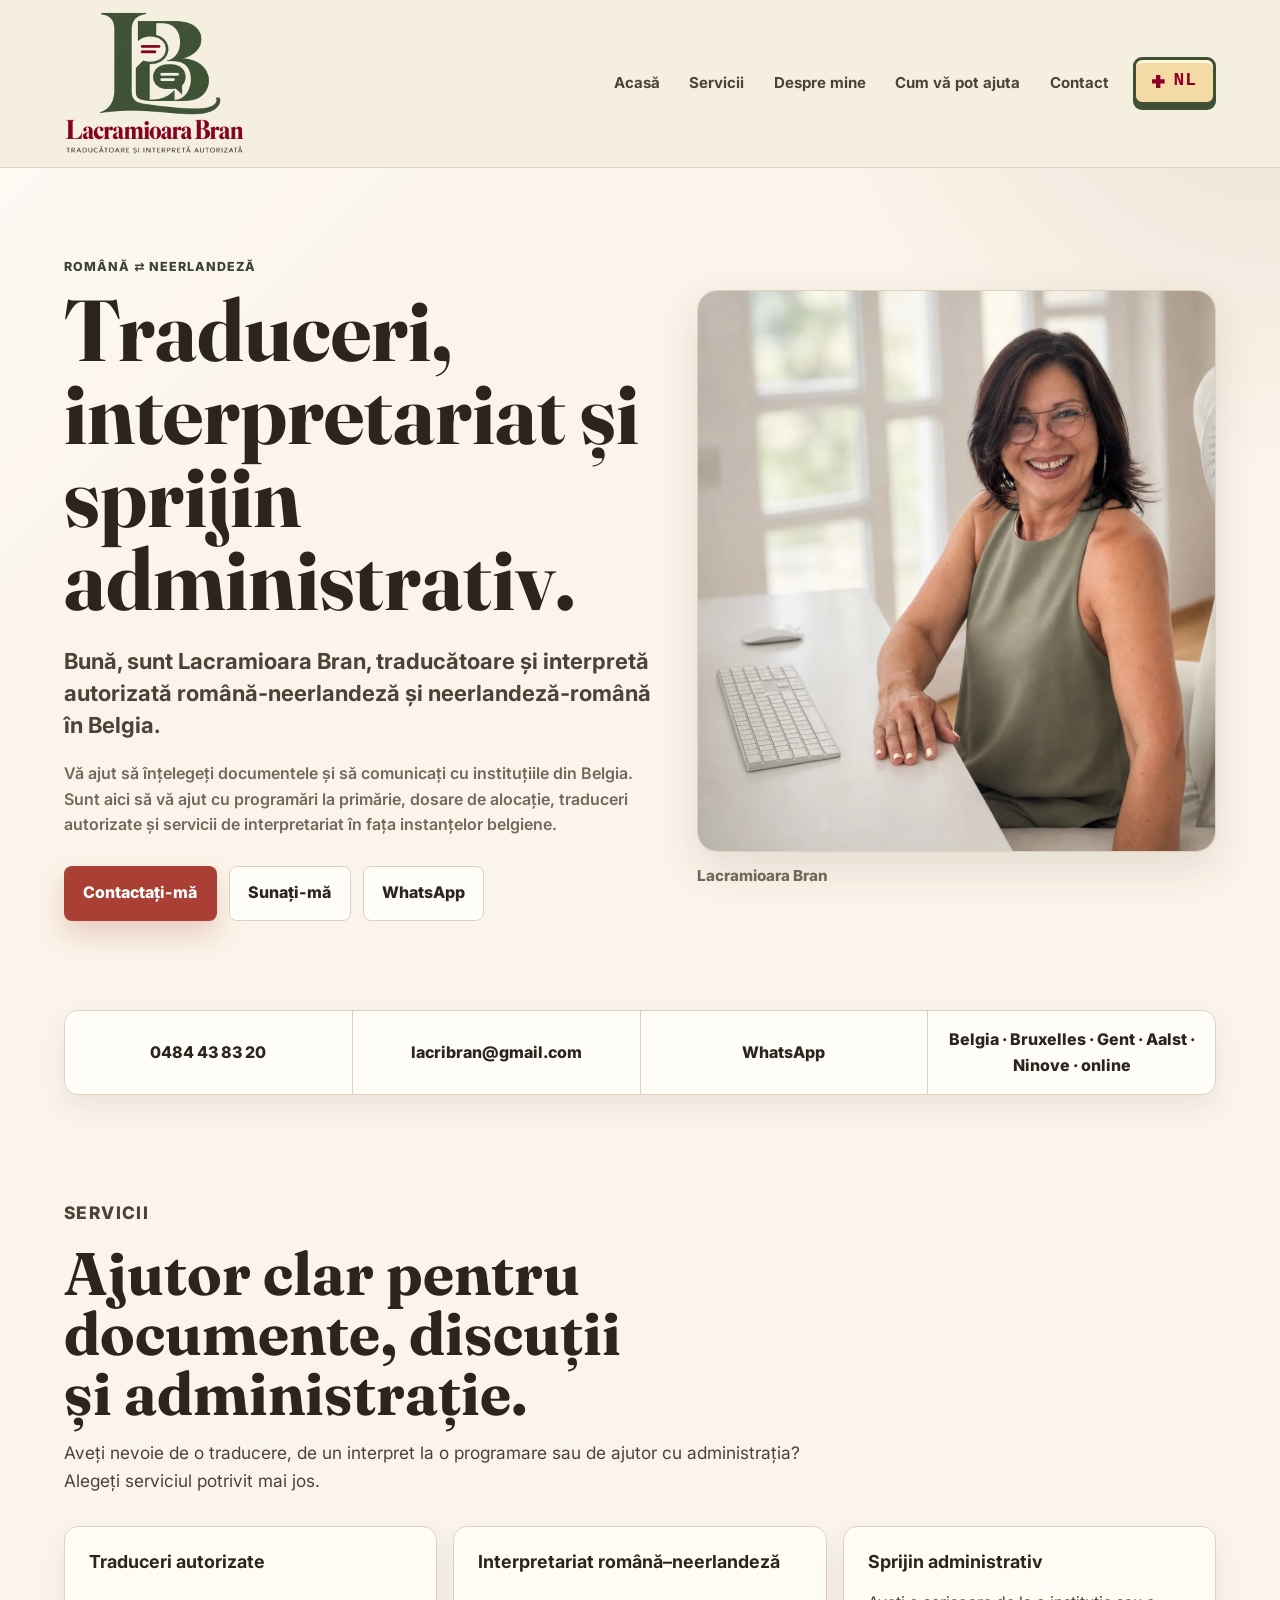
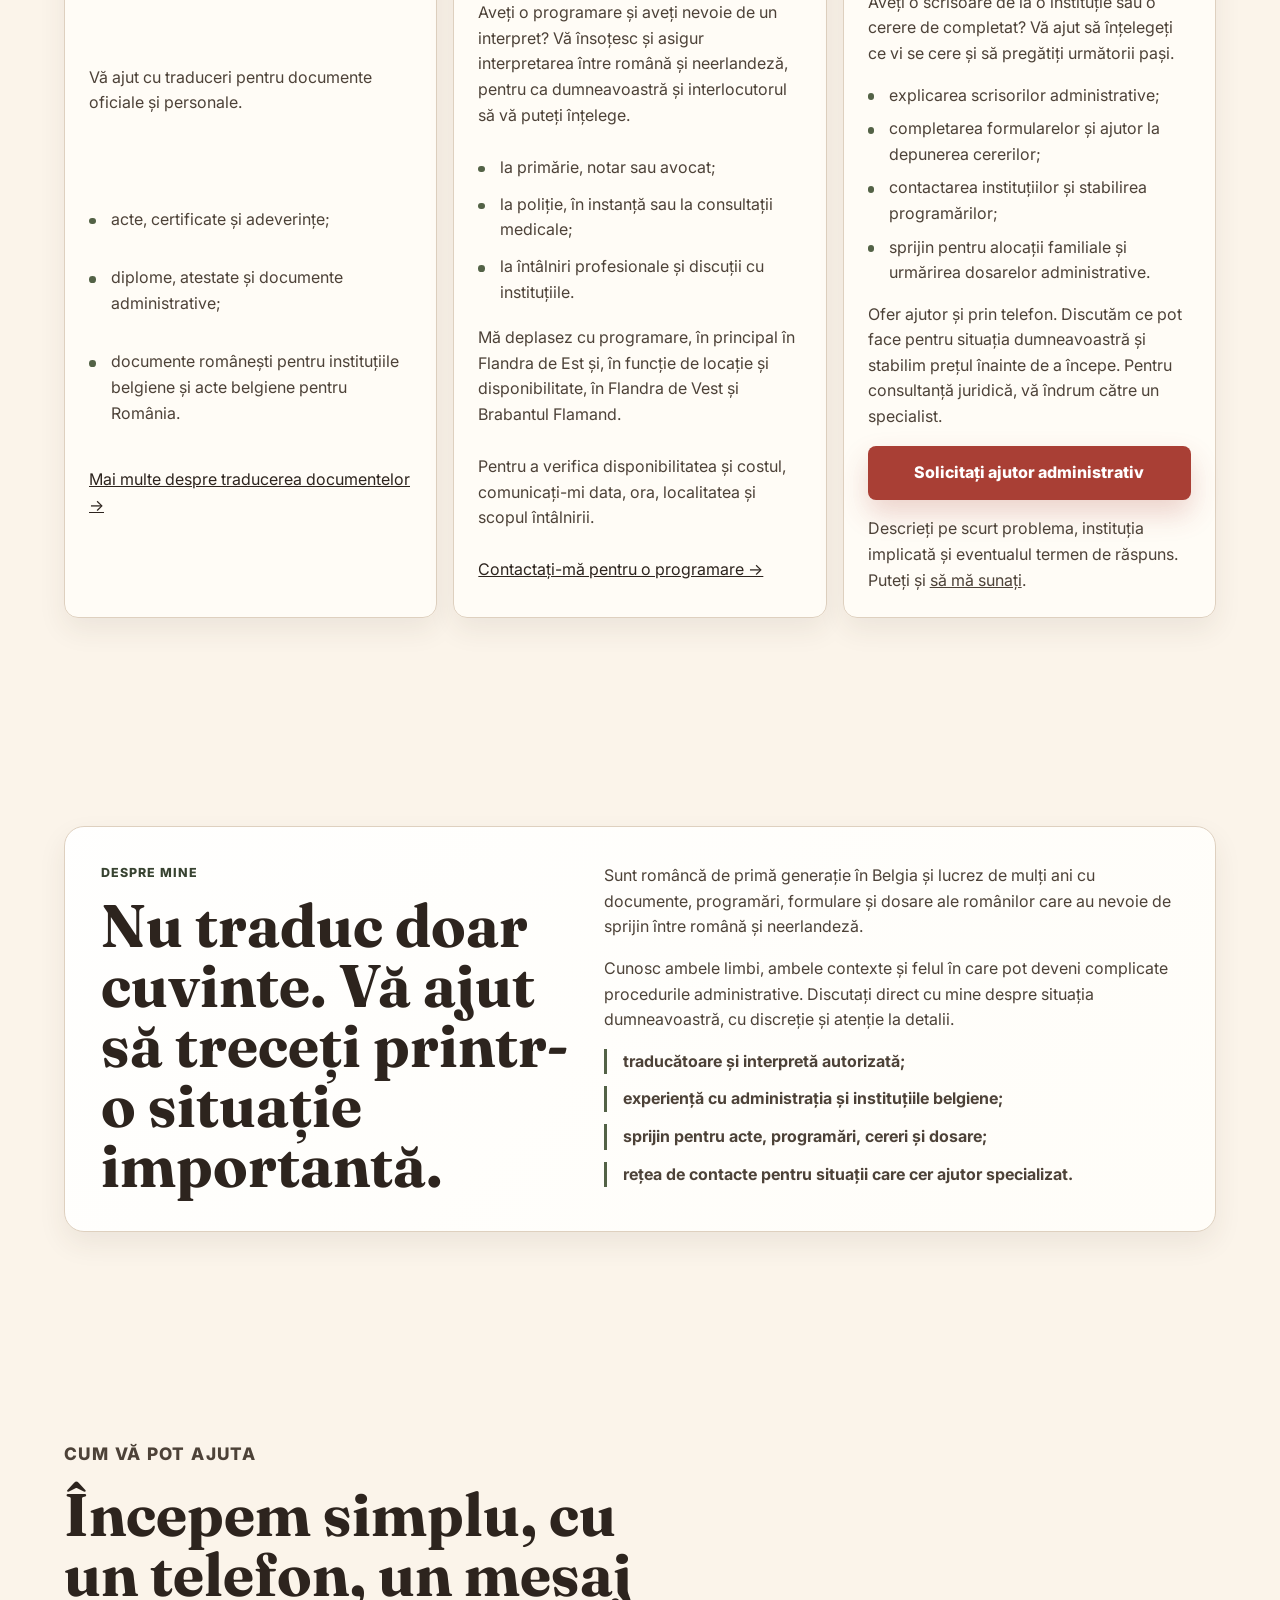
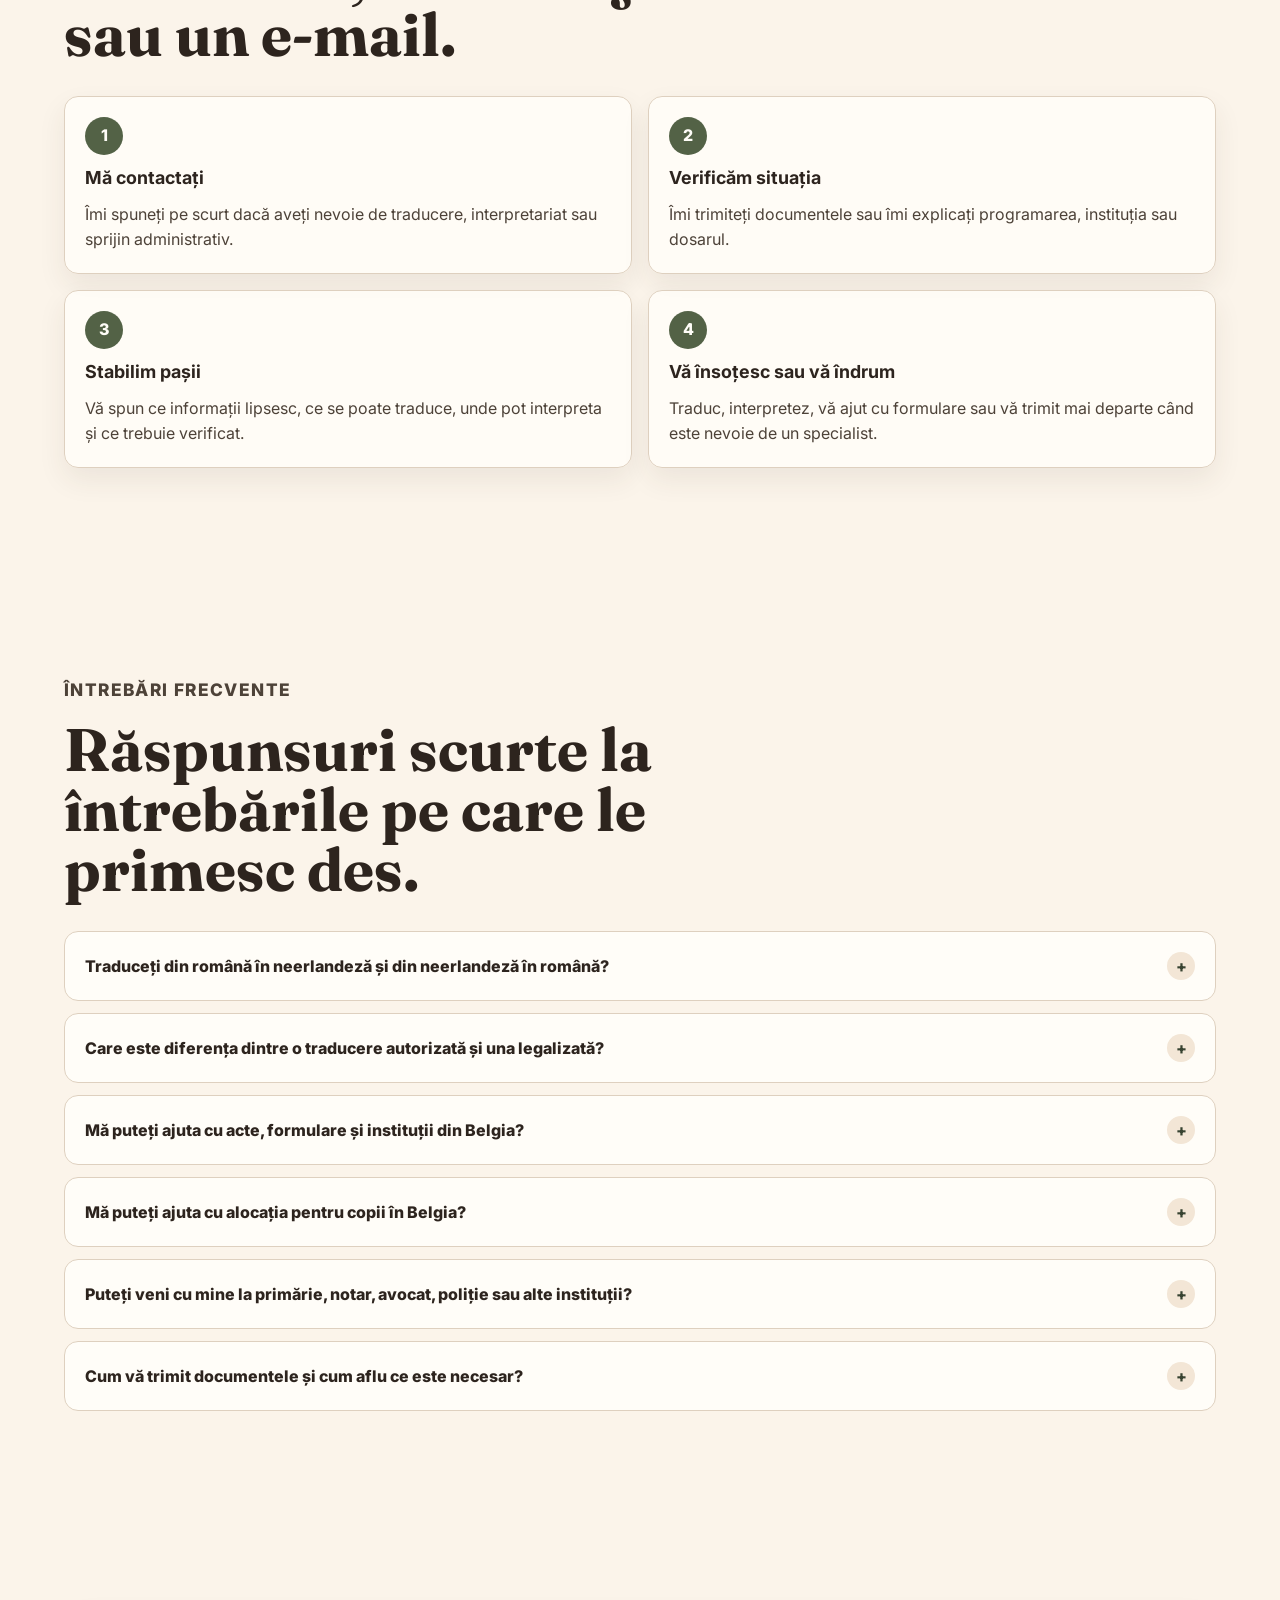
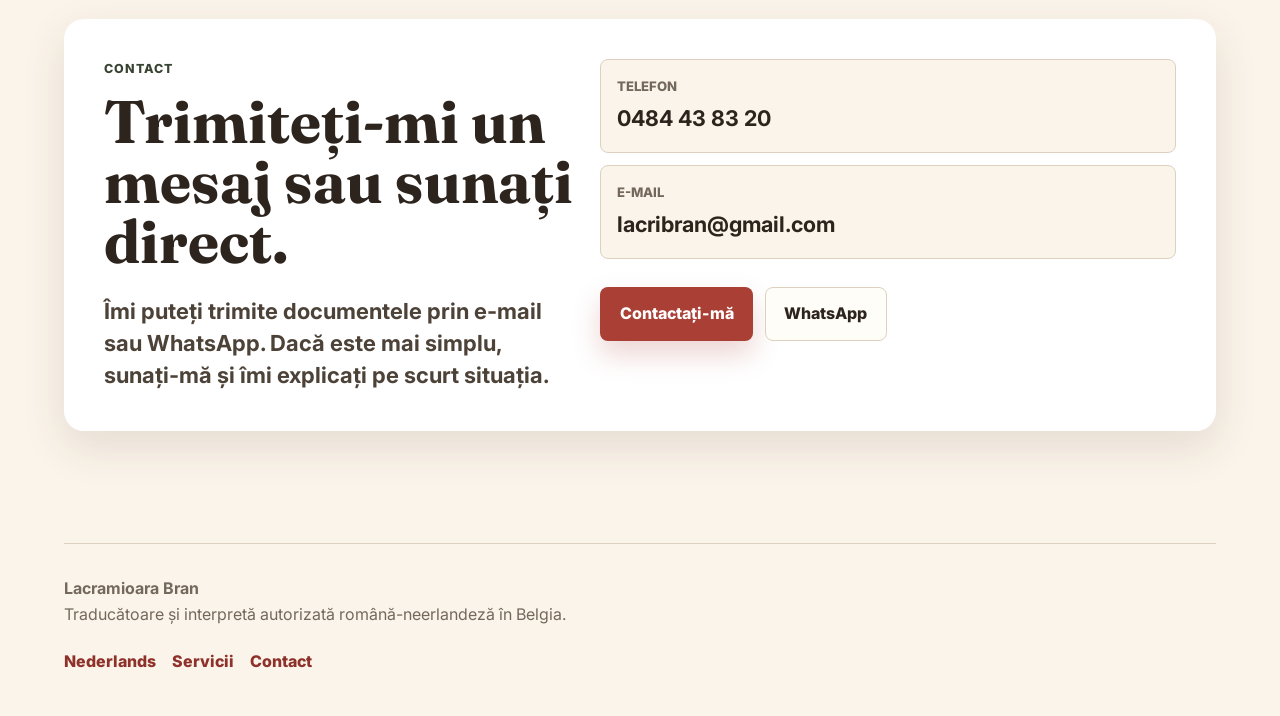
==== commit 767cb808: "Update index.html" ====
--- a/index.html
+++ b/index.html
@@ -3,6 +3,7 @@
   <head>
     <meta charset="utf-8">
     <meta name="viewport" content="width=device-width, initial-scale=1">
+
     <title>Traduceri autorizate Belgia | Lacramioara Bran</title>
     <meta
       name="description"
@@ -10,6 +11,7 @@
     >
     <meta name="theme-color" content="#fbf4ea">
     <meta name="robots" content="index, follow">
+
     <link rel="canonical" href="https://www.traduceri-belgia.be/">
     <link rel="alternate" hreflang="ro" href="https://www.traduceri-belgia.be/">
     <link rel="alternate" hreflang="nl" href="https://www.traduceri-belgia.be/nl/">
@@ -17,13 +19,17 @@
     <link rel="icon" href="/favicon.svg" type="image/svg+xml">
     <link rel="preconnect" href="https://fonts.googleapis.com">
     <link rel="preconnect" href="https://fonts.gstatic.com" crossorigin>
-    <link href="https://fonts.googleapis.com/css2?family=Fraunces:opsz,wght@9..144,600;9..144,700&family=Inter:wght@400;500;600;700;800&display=swap" rel="stylesheet">
+    <link
+      href="https://fonts.googleapis.com/css2?family=Fraunces:opsz,wght@9..144,600;9..144,700&family=Inter:wght@400;500;600;700;800&display=swap"
+      rel="stylesheet"
+    >
     <link rel="stylesheet" href="/assets/css/main.css?v=20261018-logo">
+
     <meta property="og:site_name" content="Lacramioara Bran">
     <meta property="og:title" content="Traduceri autorizate și sprijin pentru acte în Belgia">
     <meta
       property="og:description"
-      content="Traducător și interpret autorizat română-neerlandeză pentru traduceri, programări, administrație și alocații familiale în Belgia."
+      content="Traducătoare și interpretă autorizată română-neerlandeză pentru traduceri, programări, administrație și alocații familiale în Belgia."
     >
     <meta property="og:type" content="website">
     <meta property="og:url" content="https://www.traduceri-belgia.be/">
@@ -31,10 +37,15 @@
     <meta property="og:image:width" content="1200">
     <meta property="og:image:height" content="630">
     <meta property="og:locale" content="ro_RO">
+
     <meta name="twitter:card" content="summary_large_image">
     <meta name="twitter:title" content="Traduceri autorizate Belgia | Lacramioara Bran">
-    <meta name="twitter:description" content="Traduceri, interpretariat și sprijin administrativ pentru români în Belgia.">
+    <meta
+      name="twitter:description"
+      content="Traduceri, interpretariat și sprijin administrativ pentru români în Belgia."
+    >
     <meta name="twitter:image" content="https://www.traduceri-belgia.be/assets/images/og-ro.jpg">
+
     <script type="application/ld+json">
       {
         "@context": "https://schema.org",
@@ -47,9 +58,16 @@
             "image": "https://www.traduceri-belgia.be/assets/images/og-ro.jpg",
             "telephone": "+32484438320",
             "email": "lacribran@gmail.com",
-            "areaServed": ["Belgia", "Bruxelles", "Gent", "Aalst", "Ninove", "online"],
+            "areaServed": [
+              "Belgia",
+              "Bruxelles",
+              "Gent",
+              "Aalst",
+              "Ninove",
+              "online"
+            ],
             "knowsLanguage": ["ro", "nl"],
-            "description": "Traducător și interpret autorizat română-neerlandeză și neerlandeză-română în Belgia.",
+            "description": "Traducătoare și interpretă autorizată română-neerlandeză și neerlandeză-română în Belgia.",
             "serviceType": [
               "Traduceri autorizate Belgia",
               "Traduceri acte Belgia",
@@ -68,7 +86,7 @@
           },
           {
             "@type": "FAQPage",
-            "@id": "https://www.traduceri-belgia.be/#faq",
+            "@id": "https://www.traduceri-belgia.be/#intrebari-frecvente",
             "mainEntity": [
               {
                 "@type": "Question",
@@ -91,7 +109,7 @@
                 "name": "Mă puteți ajuta cu acte, formulare și instituții din Belgia?",
                 "acceptedAnswer": {
                   "@type": "Answer",
-                  "text": "Da. Vă pot ajuta cu formulare, documente, comunicare cu instituții, programări, cereri și urmărirea dosarelor. Pot acționa ca intermediar atunci când este nevoie de explicații clare între română și neerlandeză. Dacă situația cere ajutor juridic sau o altă specializare, vă pot îndruma către persoane sau servicii potrivite, fără a înlocui sfatul unui profesionist autorizat în acel domeniu."
+                  "text": "Da. Vă explic scrisorile administrative, vă ajut să completați formularele și să depuneți cererile, să contactați instituțiile și să stabiliți programări. Ofer sprijin pentru alocații familiale și urmărirea dosarelor administrative. Ajutorul este disponibil și prin telefon. Îmi descrieți situația, instituția implicată și eventualul termen de răspuns; discutăm apoi ce pot face și prețul, înainte de a începe. Pentru consultanță juridică, vă îndrum către un specialist."
                 }
               },
               {
@@ -124,27 +142,29 @@
       }
     </script>
   </head>
+
   <body>
     <header class="site-header">
       <div class="header-inner">
         <a class="brand" href="#top" aria-label="Sus">
-         <img
-  class="brand-logo"
-  src="/assets/images/lacramioara-logo-ro.png"
-  alt="Lacramioara Bran — traducătoare și interpretă autorizată"
-  width="1254"
-  height="1254"
-  decoding="async"
-  fetchpriority="high"
->
+          <img
+            class="brand-logo"
+            src="/assets/images/lacramioara-logo-ro.png"
+            alt="Lacramioara Bran — traducătoare și interpretă autorizată"
+            width="648"
+            height="648"
+            decoding="async"
+            fetchpriority="high"
+          >
         </a>
+
         <nav class="site-nav" aria-label="Navigație principală">
           <a href="#top">Acasă</a>
           <a href="#servicii">Servicii</a>
           <a href="#despre-mine">Despre mine</a>
           <a href="#cum-va-pot-ajuta">Cum vă pot ajuta</a>
           <a href="#contact">Contact</a>
-          <a class="language-switch" href="/nl/" hreflang="nl">NL</a>
+          <a class="language-switch" href="/nl/" hreflang="nl" lang="nl">NL</a>
         </nav>
       </div>
     </header>
@@ -154,17 +174,25 @@
         <div class="hero-content">
           <p class="eyebrow">Română ⇄ neerlandeză</p>
           <h1 id="hero-title">Traduceri, interpretariat și sprijin administrativ.</h1>
+
           <p class="lead">
-            Bună, sunt Lacramioara Bran, traducătoare și interpretă autorizată română-neerlandeză și neerlandeză-română în Belgia.
+            Bună, sunt Lacramioara Bran, traducătoare și interpretă
+            autorizată română-neerlandeză și neerlandeză-română în Belgia.
           </p>
+
           <p class="hero-note">
-            Vă pot ajuta să treceți bariera lingvistică: limba neerlandeză nu este ușor de învățat. Sunt aici să vă ajut cu programări la primărie, dosare de alocație, traduceri autorizate și servicii de interpretariat în fața instanțelor belgiene.
+            Vă ajut să înțelegeți documentele și să comunicați cu
+            instituțiile din Belgia. Sunt aici să vă ajut cu programări
+            la primărie, dosare de alocație, traduceri autorizate și
+            servicii de interpretariat în fața instanțelor belgiene.
           </p>
+
           <div class="hero-actions" aria-label="Contact rapid">
-            <a class="button button-primary" href="mailto:lacribran@gmail.com?subject=Cerere%20traducere%20sau%20sprijin">
-              Contactează-mă
-            </a>
-            <a class="button button-secondary" href="tel:+32484438320">Sună-mă</a>
+            <a
+              class="button button-primary"
+              href="mailto:lacribran@gmail.com?subject=Cerere%20traducere%20sau%20sprijin"
+            >Contactați-mă</a>
+            <a class="button button-secondary" href="tel:+32484438320">Sunați-mă</a>
             <a class="button button-secondary" href="https://wa.me/32484438320">WhatsApp</a>
           </div>
         </div>
@@ -191,7 +219,7 @@
               <img
                 class="hero-image"
                 src="/assets/images/lacramioara-hero.jpg"
-                alt="Lacramioara Bran la birou, traducător și interpret autorizat română-neerlandeză în Belgia"
+                alt="Lacramioara Bran la birou, traducătoare și interpretă autorizată română-neerlandeză în Belgia"
                 width="1200"
                 height="1300"
                 decoding="async"
@@ -215,52 +243,92 @@
           <p class="eyebrow">Servicii</p>
           <h2 id="servicii-title">Ajutor clar pentru documente, discuții și administrație.</h2>
           <p>
-            Am grupat serviciile în trei direcții simple, ca să puteți vedea rapid unde se potrivește situația dumneavoastră.
+            Aveți nevoie de o traducere, de un interpret la o programare
+            sau de ajutor cu administrația? Alegeți serviciul potrivit mai jos.
           </p>
         </div>
+
         <div class="services-grid">
           <article class="card service-card">
             <h3>Traduceri autorizate</h3>
             <p>Vă ajut cu traduceri pentru documente oficiale și personale.</p>
+
             <ul class="service-list">
               <li>acte, certificate și adeverințe;</li>
               <li>diplome, atestate și documente administrative;</li>
-              <li>documente românești pentru instituțiile belgiene și acte belgiene pentru România.</li>
+              <li>
+                documente românești pentru instituțiile belgiene
+                și acte belgiene pentru România.
+              </li>
             </ul>
-            <a href="/traduceri-belgia.html">Mai multe despre traducerea documentelor →</a>
-          </article>
-    <article class="card service-card">
-  <h3>Interpretariat română–neerlandeză</h3>
-  <p>
-    Aveți o programare și aveți nevoie de un interpret?
-    Vă însoțesc și asigur interpretarea între română și
-    neerlandeză, pentru ca dumneavoastră și interlocutorul
-    să vă puteți înțelege.
-  </p>
-  <ul class="service-list">
-    <li>la primărie, notar sau avocat;</li>
-    <li>la poliție, în instanță sau la consultații medicale;</li>
-    <li>la întâlniri profesionale și discuții cu instituțiile.</li>
-  </ul>
-  <p>
-    Mă deplasez cu programare, în principal în Flandra de Est
-    și, în funcție de locație și disponibilitate, în Flandra
-    de Vest și Brabantul Flamand.
-  </p>
-  <p>
-    Pentru a verifica disponibilitatea și costul, comunicați-mi
-    data, ora, localitatea și scopul întâlnirii.
-  </p>
-  <a href="#contact">Contactați-mă pentru o programare →</a>
-</article>
+
+            <a href="/traduceri-belgia.html">
+              Mai multe despre traducerea documentelor →
+            </a>
+          </article>
+
+          <article class="card service-card">
+            <h3>Interpretariat română–neerlandeză</h3>
+            <p>
+              Aveți o programare și aveți nevoie de un interpret?
+              Vă însoțesc și asigur interpretarea între română și
+              neerlandeză, pentru ca dumneavoastră și interlocutorul
+              să vă puteți înțelege.
+            </p>
+
+            <ul class="service-list">
+              <li>la primărie, notar sau avocat;</li>
+              <li>la poliție, în instanță sau la consultații medicale;</li>
+              <li>la întâlniri profesionale și discuții cu instituțiile.</li>
+            </ul>
+
+            <p>
+              Mă deplasez cu programare, în principal în Flandra de Est
+              și, în funcție de locație și disponibilitate, în Flandra
+              de Vest și Brabantul Flamand.
+            </p>
+
+            <p>
+              Pentru a verifica disponibilitatea și costul, comunicați-mi
+              data, ora, localitatea și scopul întâlnirii.
+            </p>
+
+            <a href="#contact">Contactați-mă pentru o programare →</a>
+          </article>
+
           <article class="card service-card">
             <h3>Sprijin administrativ</h3>
-            <p>Vă ajut să înțelegeți pașii și să pregătiți documentele necesare.</p>
+            <p>
+              Aveți o scrisoare de la o instituție sau o cerere de completat?
+              Vă ajut să înțelegeți ce vi se cere și să pregătiți următorii pași.
+            </p>
+
             <ul class="service-list">
-              <li>formulare, cereri și comunicarea cu instituțiile statului belgian;</li>
-              <li>dosare de alocație pentru copii și alocații familiale;</li>
-              <li>îndrumare către profesioniști potriviți când este nevoie.</li>
+              <li>explicarea scrisorilor administrative;</li>
+              <li>completarea formularelor și ajutor la depunerea cererilor;</li>
+              <li>contactarea instituțiilor și stabilirea programărilor;</li>
+              <li>
+                sprijin pentru alocații familiale și urmărirea
+                dosarelor administrative.
+              </li>
             </ul>
+
+            <p>
+              Ofer ajutor și prin telefon. Discutăm ce pot face pentru
+              situația dumneavoastră și stabilim prețul înainte de a începe.
+              Pentru consultanță juridică, vă îndrum către un specialist.
+            </p>
+
+            <a
+              class="button button-primary"
+              href="mailto:lacribran@gmail.com?subject=Solicitare%20sprijin%20administrativ"
+            >Solicitați ajutor administrativ</a>
+
+            <p>
+              Descrieți pe scurt problema, instituția implicată și
+              eventualul termen de răspuns.
+              Puteți și <a href="tel:+32484438320">să mă sunați</a>.
+            </p>
           </article>
         </div>
       </section>
@@ -269,17 +337,27 @@
         <div class="about-panel card">
           <div>
             <p class="eyebrow">Despre mine</p>
-            <h2 id="despre-title">Nu traduc doar cuvinte. Vă ajut să treceți printr-o situație importantă.</h2>
+            <h2 id="despre-title">
+              Nu traduc doar cuvinte. Vă ajut să treceți printr-o situație importantă.
+            </h2>
           </div>
+
           <div class="about-copy">
             <p>
-              Sunt româncă de primă generație în Belgia și lucrez de mulți ani cu documente, programări, formulare și dosare ale românilor care au nevoie de sprijin între română și neerlandeză.
-            </p>
-            <p>
-              Cunosc ambele limbi, ambele contexte și felul în care pot deveni complicate procedurile administrative. Lucrez direct cu dumneavoastră, cu discreție și fără un birou anonim între noi.
-            </p>
+              Sunt româncă de primă generație în Belgia și lucrez de mulți
+              ani cu documente, programări, formulare și dosare ale românilor
+              care au nevoie de sprijin între română și neerlandeză.
+            </p>
+
+            <p>
+              Cunosc ambele limbi, ambele contexte și felul în care pot
+              deveni complicate procedurile administrative. Discutați
+              direct cu mine despre situația dumneavoastră, cu discreție
+              și atenție la detalii.
+            </p>
+
             <ul class="trust-list">
-              <li>traducător și interpret autorizat;</li>
+              <li>traducătoare și interpretă autorizată;</li>
               <li>experiență cu administrația și instituțiile belgiene;</li>
               <li>sprijin pentru acte, programări, cereri și dosare;</li>
               <li>rețea de contacte pentru situații care cer ajutor specializat.</li>
@@ -288,93 +366,199 @@
         </div>
       </section>
 
-      <section class="section" id="cum-va-pot-ajuta" aria-labelledby="proces-title">
+      <section
+        class="section"
+        id="cum-va-pot-ajuta"
+        aria-labelledby="proces-title"
+      >
         <div class="section-header">
           <p class="eyebrow">Cum vă pot ajuta</p>
-          <h2 id="proces-title">Începem simplu, cu un telefon, un mesaj sau un e-mail.</h2>
-        </div>
+          <h2 id="proces-title">
+            Începem simplu, cu un telefon, un mesaj sau un e-mail.
+          </h2>
+        </div>
+
         <div class="process-grid">
           <article class="card process-card">
             <span class="step-number">1</span>
             <h3>Mă contactați</h3>
-            <p>Îmi spuneți pe scurt dacă aveți nevoie de traducere, interpretariat sau sprijin administrativ.</p>
-          </article>
+            <p>
+              Îmi spuneți pe scurt dacă aveți nevoie de traducere,
+              interpretariat sau sprijin administrativ.
+            </p>
+          </article>
+
           <article class="card process-card">
             <span class="step-number">2</span>
             <h3>Verificăm situația</h3>
-            <p>Îmi trimiteți documentele sau îmi explicați programarea, instituția sau dosarul.</p>
-          </article>
+            <p>
+              Îmi trimiteți documentele sau îmi explicați programarea,
+              instituția sau dosarul.
+            </p>
+          </article>
+
           <article class="card process-card">
             <span class="step-number">3</span>
             <h3>Stabilim pașii</h3>
-            <p>Vă spun ce informații lipsesc, ce se poate traduce, unde pot interpreta și ce trebuie verificat.</p>
-          </article>
+            <p>
+              Vă spun ce informații lipsesc, ce se poate traduce,
+              unde pot interpreta și ce trebuie verificat.
+            </p>
+          </article>
+
           <article class="card process-card">
             <span class="step-number">4</span>
             <h3>Vă însoțesc sau vă îndrum</h3>
-            <p>Traduc, interpretez, vă ajut cu formulare sau vă trimit mai departe când este nevoie de un specialist.</p>
-          </article>
-        </div>
-      </section>
-
-      <section class="section" id="intrebari-frecvente" aria-labelledby="faq-title">
+            <p>
+              Traduc, interpretez, vă ajut cu formulare sau vă trimit
+              mai departe când este nevoie de un specialist.
+            </p>
+          </article>
+        </div>
+      </section>
+
+      <section
+        class="section"
+        id="intrebari-frecvente"
+        aria-labelledby="faq-title"
+      >
         <div class="section-header">
           <p class="eyebrow">Întrebări frecvente</p>
-          <h2 id="faq-title">Răspunsuri scurte la întrebările pe care le primesc des.</h2>
-        </div>
+          <h2 id="faq-title">
+            Răspunsuri scurte la întrebările pe care le primesc des.
+          </h2>
+        </div>
+
         <div class="faq-list">
           <details class="faq-item">
-            <summary>Traduceți din română în neerlandeză și din neerlandeză în română?</summary>
-            <p>Da. Lucrez în ambele direcții: română-neerlandeză și neerlandeză-română. În Belgia, denumirea oficială este limba neerlandeză. În vorbirea curentă, mulți români folosesc și termenii „olandeză” sau „flamandă”, mai ales când caută online. Dacă aveți acte sau documente pentru Belgia, vă pot ajuta să înțelegeți exact ce traducere este necesară.</p>
+            <summary>
+              Traduceți din română în neerlandeză și din neerlandeză în română?
+            </summary>
+            <p>
+              Da. Lucrez în ambele direcții: română-neerlandeză și
+              neerlandeză-română. În Belgia, denumirea oficială este limba
+              neerlandeză. În vorbirea curentă, mulți români folosesc și
+              termenii „olandeză” sau „flamandă”, mai ales când caută online.
+              Dacă aveți acte sau documente pentru Belgia, vă pot ajuta
+              să înțelegeți exact ce traducere este necesară.
+            </p>
           </details>
+
           <details class="faq-item">
-            <summary>Care este diferența dintre o traducere autorizată și una legalizată?</summary>
-            <p>O traducere autorizată este realizată de un traducător autorizat sau jurat, în funcție de cerințele documentului și ale instituției. O traducere legalizată poate presupune o etapă formală suplimentară, de exemplu confirmarea semnăturii sau o procedură notarială. Apostila este o altă procedură oficială. Cerințele depind de instituția unde depuneți documentul. Vă pot ajuta să verificați ce vi se cere.</p>
+            <summary>
+              Care este diferența dintre o traducere autorizată și una legalizată?
+            </summary>
+            <p>
+              O traducere autorizată este realizată de un traducător
+              autorizat sau jurat, în funcție de cerințele documentului și
+              ale instituției. O traducere legalizată poate presupune o
+              etapă formală suplimentară, de exemplu confirmarea semnăturii
+              sau o procedură notarială. Apostila este o altă procedură
+              oficială. Cerințele depind de instituția unde depuneți
+              documentul. Vă pot ajuta să verificați ce vi se cere.
+            </p>
           </details>
+
           <details class="faq-item">
-            <summary>Mă puteți ajuta cu acte, formulare și instituții din Belgia?</summary>
-            <p>Da. Vă pot ajuta cu formulare, documente, comunicare cu instituții, programări, cereri și urmărirea dosarelor. Pot acționa ca intermediar atunci când este nevoie de explicații clare între română și neerlandeză. Dacă situația cere ajutor juridic sau o altă specializare, vă pot îndruma către persoane sau servicii potrivite, fără a înlocui sfatul unui profesionist autorizat în acel domeniu.</p>
+            <summary>
+              Mă puteți ajuta cu acte, formulare și instituții din Belgia?
+            </summary>
+            <p>
+              Da. Vă explic scrisorile administrative, vă ajut să
+              completați formularele și să depuneți cererile, să contactați
+              instituțiile și să stabiliți programări. Ofer sprijin pentru
+              alocații familiale și urmărirea dosarelor administrative.
+              Ajutorul este disponibil și prin telefon. Îmi descrieți
+              situația, instituția implicată și eventualul termen de
+              răspuns; discutăm apoi ce pot face și prețul, înainte de
+              a începe. Pentru consultanță juridică, vă îndrum către
+              un specialist.
+            </p>
           </details>
+
           <details class="faq-item">
-            <summary>Mă puteți ajuta cu alocația pentru copii în Belgia?</summary>
-            <p>Da. Am experiență de ani de zile cu dosare pentru alocație pentru copii și alocații familiale în Belgia. Vă pot ajuta să înțelegeți ce documente sunt necesare, să completați formulare, să comunicați cu instituțiile, să pregătiți cererea și să urmăriți dosarul. Fiecare situație poate fi diferită, de aceea este bine să mă contactați cu informațiile și documentele disponibile.</p>
+            <summary>
+              Mă puteți ajuta cu alocația pentru copii în Belgia?
+            </summary>
+            <p>
+              Da. Am experiență de ani de zile cu dosare pentru alocație
+              pentru copii și alocații familiale în Belgia. Vă pot ajuta
+              să înțelegeți ce documente sunt necesare, să completați
+              formulare, să comunicați cu instituțiile, să pregătiți
+              cererea și să urmăriți dosarul. Fiecare situație poate fi
+              diferită, de aceea este bine să mă contactați cu informațiile
+              și documentele disponibile.
+            </p>
           </details>
+
           <details class="faq-item">
-            <summary>Puteți veni cu mine la primărie, notar, avocat, poliție sau alte instituții?</summary>
-            <p>Da, în funcție de disponibilitate, loc și tipul programării. Pot interpreta și vă pot însoți la primărie, notar, avocat, poliție, justiție sau alte instituții unde este nevoie de comunicare clară între română și neerlandeză. Pentru fiecare programare este important să explicați din timp despre ce este vorba, ca să mă pot pregăti corect.</p>
+            <summary>
+              Puteți veni cu mine la primărie, notar, avocat, poliție sau alte instituții?
+            </summary>
+            <p>
+              Da, în funcție de disponibilitate, loc și tipul programării.
+              Pot interpreta și vă pot însoți la primărie, notar, avocat,
+              poliție, justiție sau alte instituții unde este nevoie de
+              comunicare clară între română și neerlandeză. Pentru fiecare
+              programare este important să explicați din timp despre ce
+              este vorba, ca să mă pot pregăti corect.
+            </p>
           </details>
+
           <details class="faq-item">
-            <summary>Cum vă trimit documentele și cum aflu ce este necesar?</summary>
-            <p>Cel mai simplu este să mă contactați prin telefon, WhatsApp sau e-mail. Spuneți pe scurt de ce aveți nevoie și, dacă este vorba despre documente, trimiteți o copie clară sau explicați despre ce act este vorba. După aceea, vă pot spune ce informații lipsesc, ce pași urmează și dacă este nevoie de traducere, interpretariat, completarea unor formulare sau alt tip de sprijin.</p>
+            <summary>
+              Cum vă trimit documentele și cum aflu ce este necesar?
+            </summary>
+            <p>
+              Cel mai simplu este să mă contactați prin telefon, WhatsApp
+              sau e-mail. Spuneți pe scurt de ce aveți nevoie și, dacă
+              este vorba despre documente, trimiteți o copie clară sau
+              explicați despre ce act este vorba. După aceea, vă pot
+              spune ce informații lipsesc, ce pași urmează și dacă este
+              nevoie de traducere, interpretariat, completarea unor
+              formulare sau alt tip de sprijin.
+            </p>
           </details>
         </div>
       </section>
 
-      <section class="section contact-section" id="contact" aria-labelledby="contact-title">
+      <section
+        class="section contact-section"
+        id="contact"
+        aria-labelledby="contact-title"
+      >
         <div class="contact-panel">
           <div>
             <p class="eyebrow">Contact</p>
             <h2 id="contact-title">Trimiteți-mi un mesaj sau sunați direct.</h2>
             <p class="lead">
-              Îmi puteți trimite documentele prin e-mail sau WhatsApp. Dacă este mai simplu, sunați-mă și îmi explicați pe scurt situația.
+              Îmi puteți trimite documentele prin e-mail sau WhatsApp.
+              Dacă este mai simplu, sunați-mă și îmi explicați pe scurt situația.
             </p>
           </div>
+
           <div>
             <div class="contact-lines">
               <a class="contact-line" href="tel:+32484438320">
                 <span>Telefon</span>
                 <strong>0484 43 83 20</strong>
               </a>
+
               <a class="contact-line" href="mailto:lacribran@gmail.com">
                 <span>E-mail</span>
                 <strong>lacribran@gmail.com</strong>
               </a>
             </div>
+
             <div class="contact-actions">
-              <a class="button button-primary" href="mailto:lacribran@gmail.com?subject=Cerere%20traducere%20sau%20sprijin">
-                Contactează-mă
-              </a>
-              <a class="button button-secondary" href="https://wa.me/32484438320">WhatsApp</a>
+              <a
+                class="button button-primary"
+                href="mailto:lacribran@gmail.com?subject=Cerere%20traducere%20sau%20sprijin"
+              >Contactați-mă</a>
+              <a
+                class="button button-secondary"
+                href="https://wa.me/32484438320"
+              >WhatsApp</a>
             </div>
           </div>
         </div>
@@ -384,14 +568,14 @@
     <footer class="site-footer">
       <div>
         <strong>Lacramioara Bran</strong><br>
-        Traducător și interpret autorizat română-neerlandeză în Belgia.
+        Traducătoare și interpretă autorizată română-neerlandeză în Belgia.
       </div>
+
       <nav class="footer-links" aria-label="Linkuri secundare">
-        <a href="/nl/" hreflang="nl">Nederlands</a>
+        <a href="/nl/" hreflang="nl" lang="nl">Nederlands</a>
         <a href="#servicii">Servicii</a>
         <a href="#contact">Contact</a>
       </nav>
     </footer>
   </body>
 </html>
-
